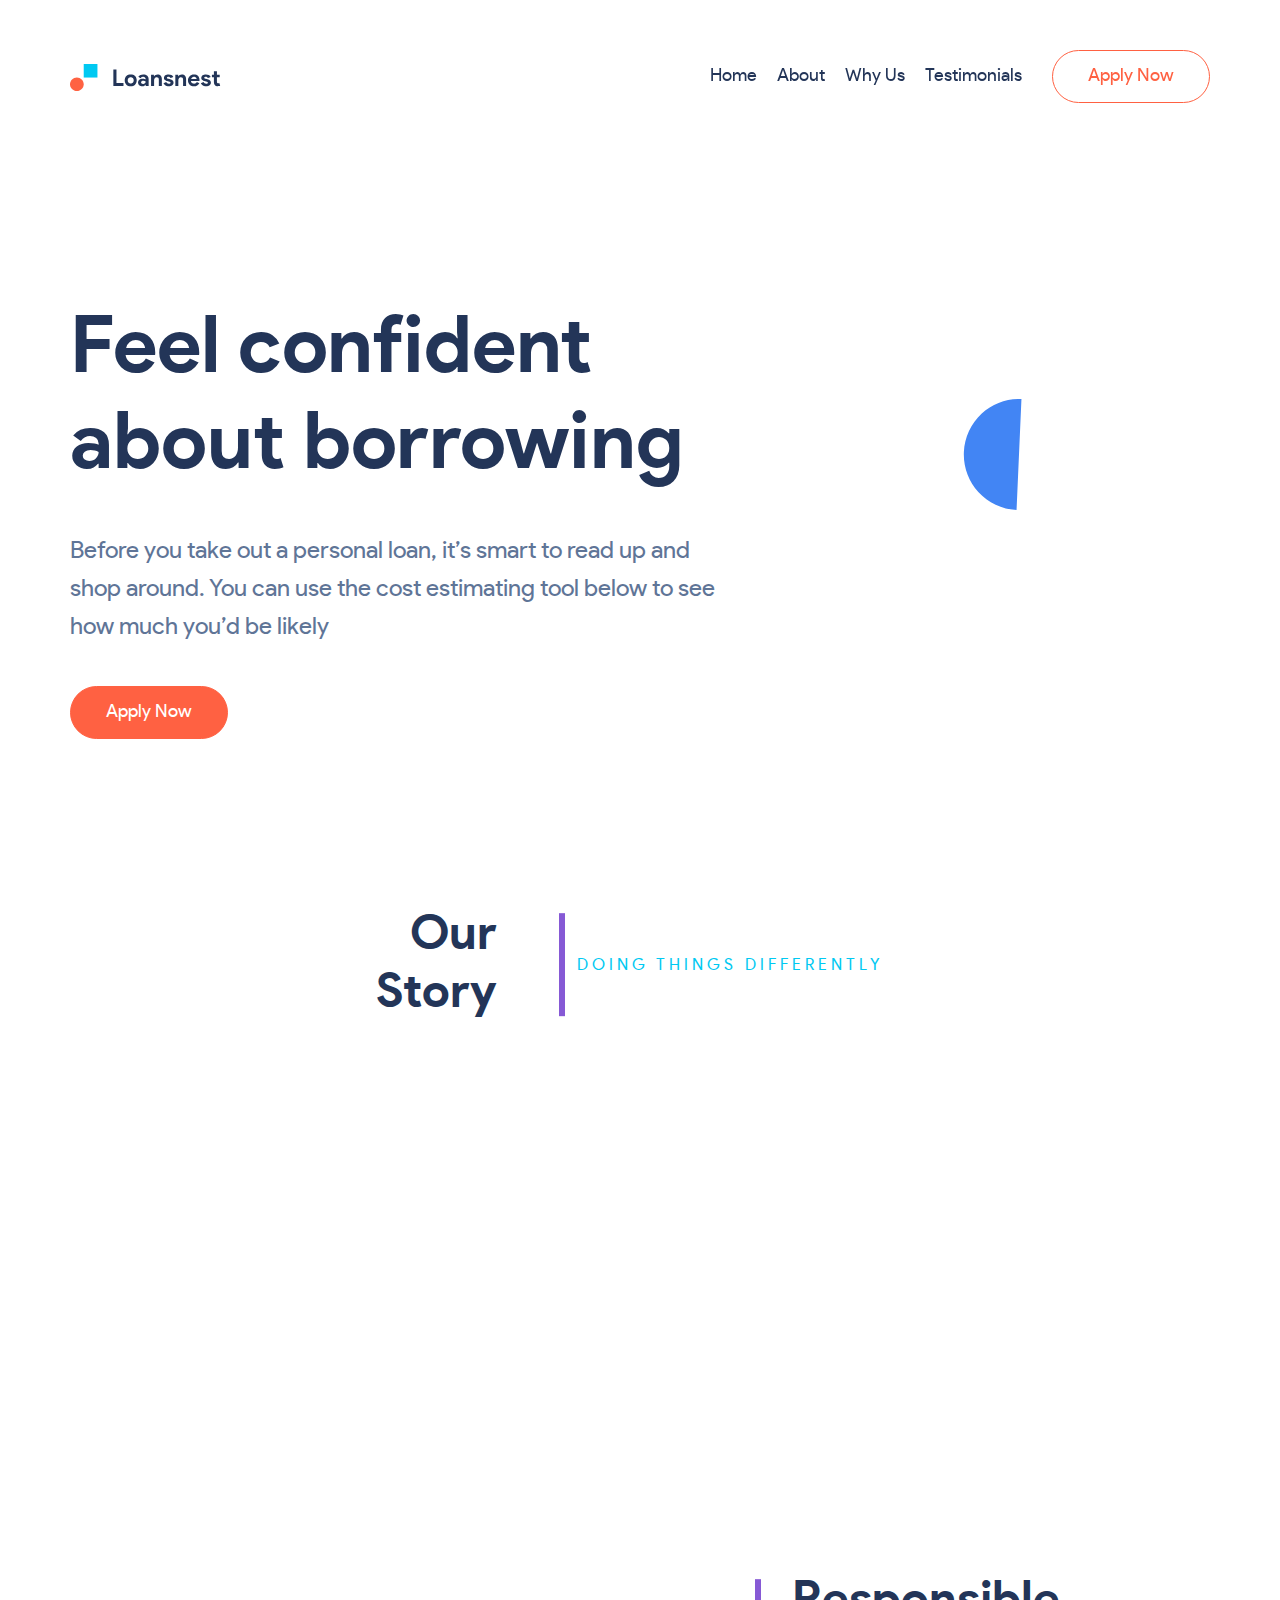
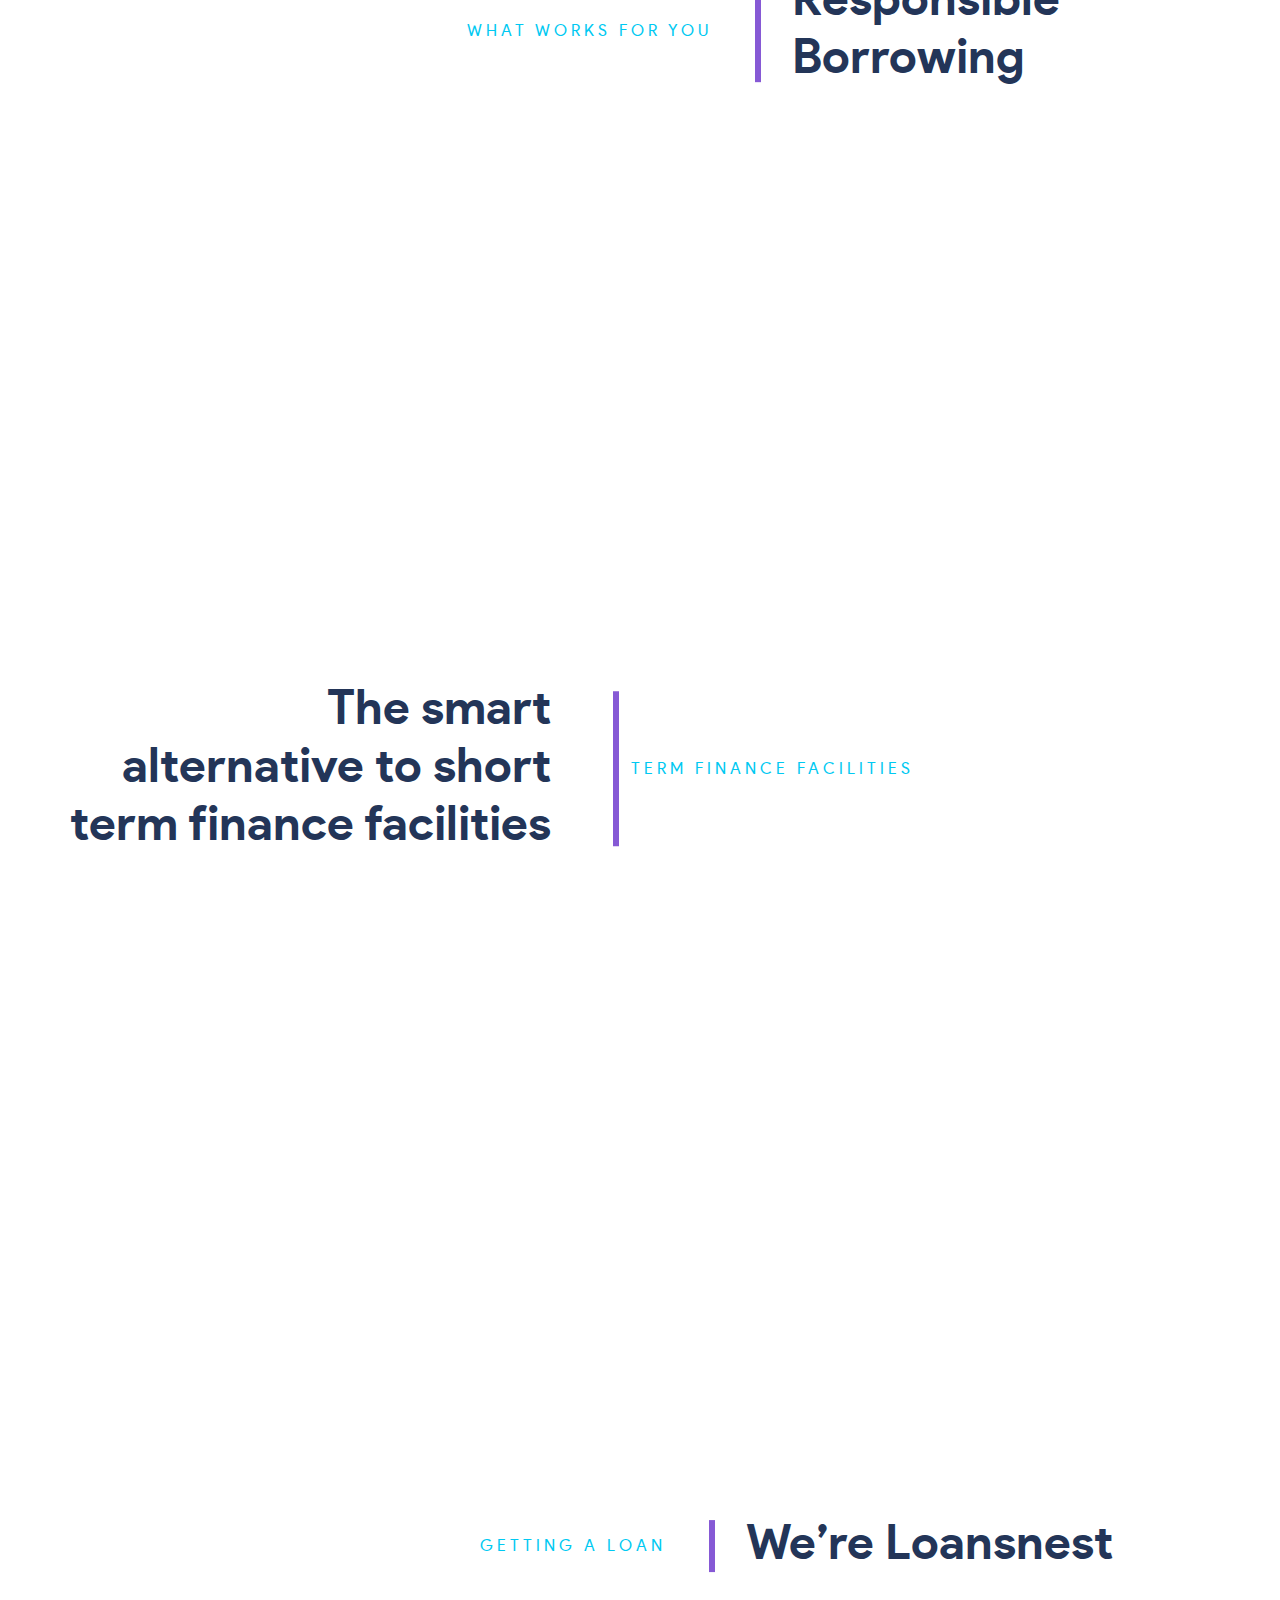
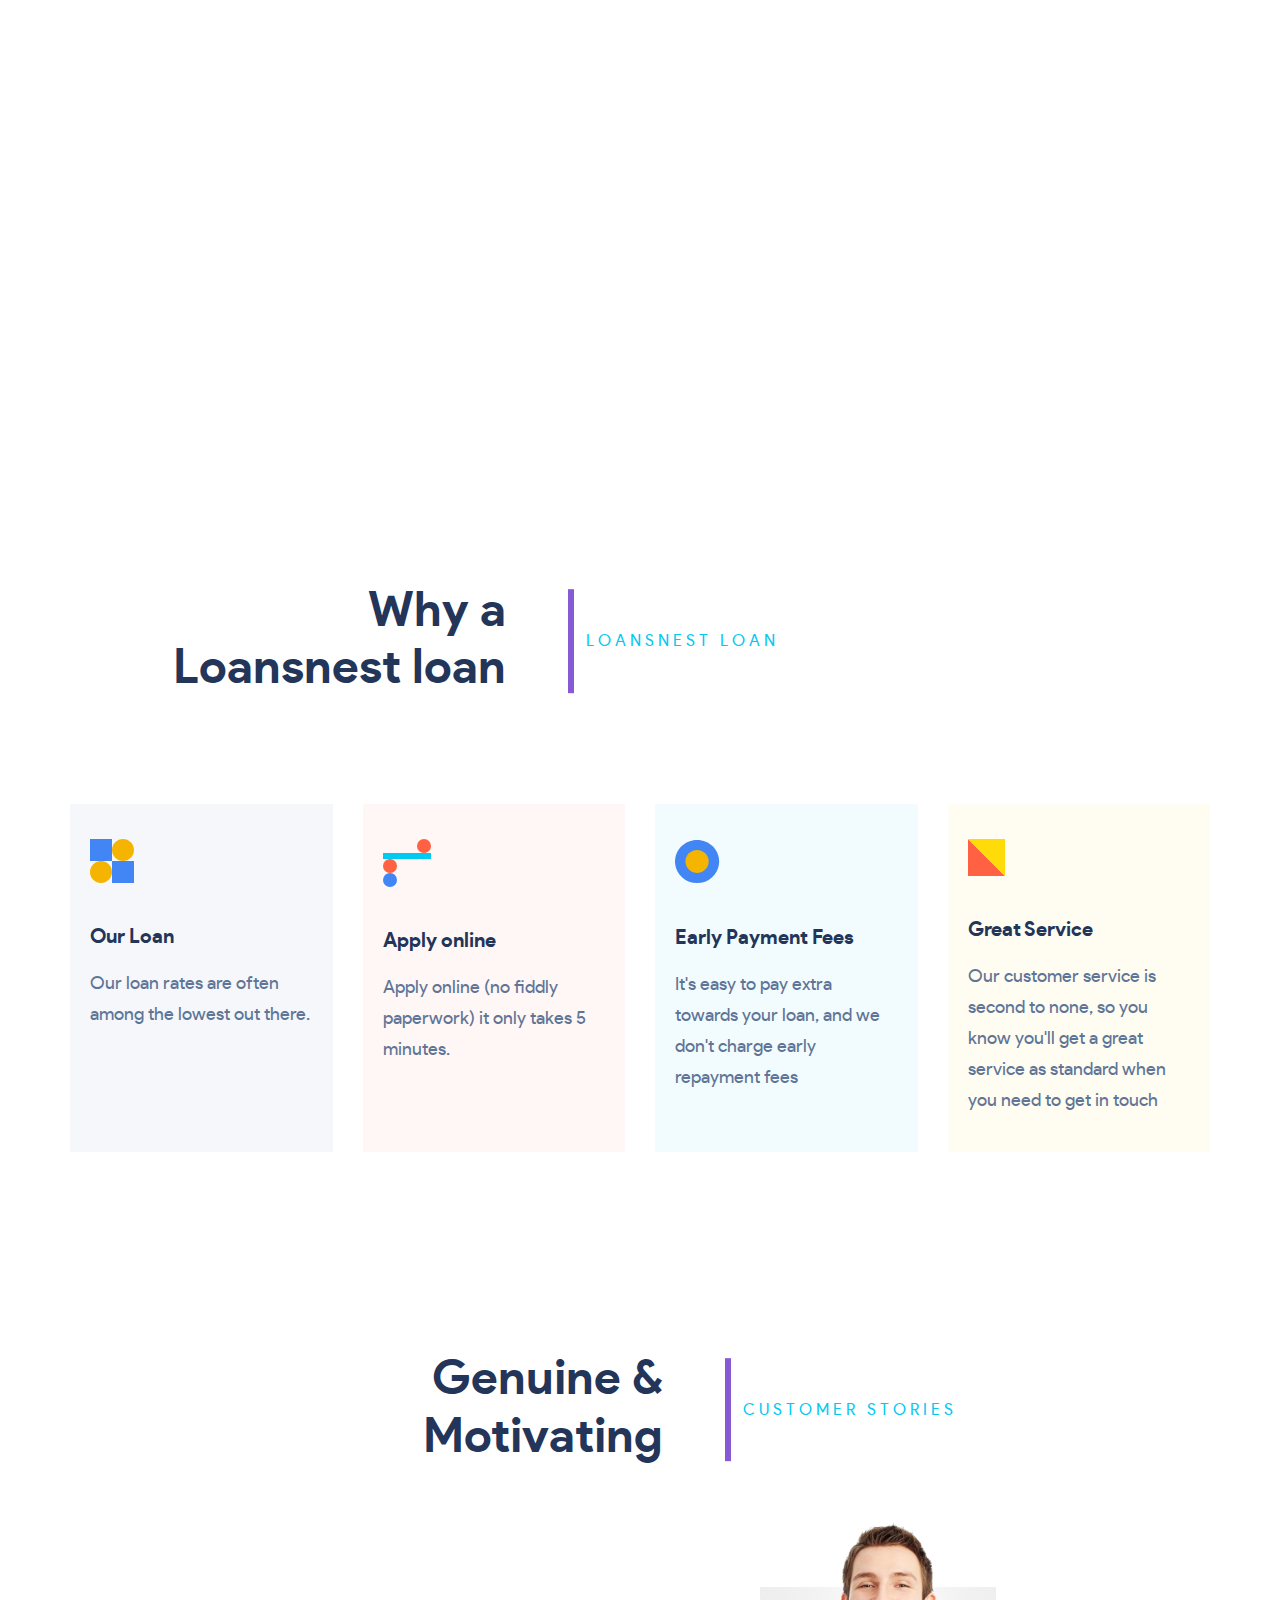
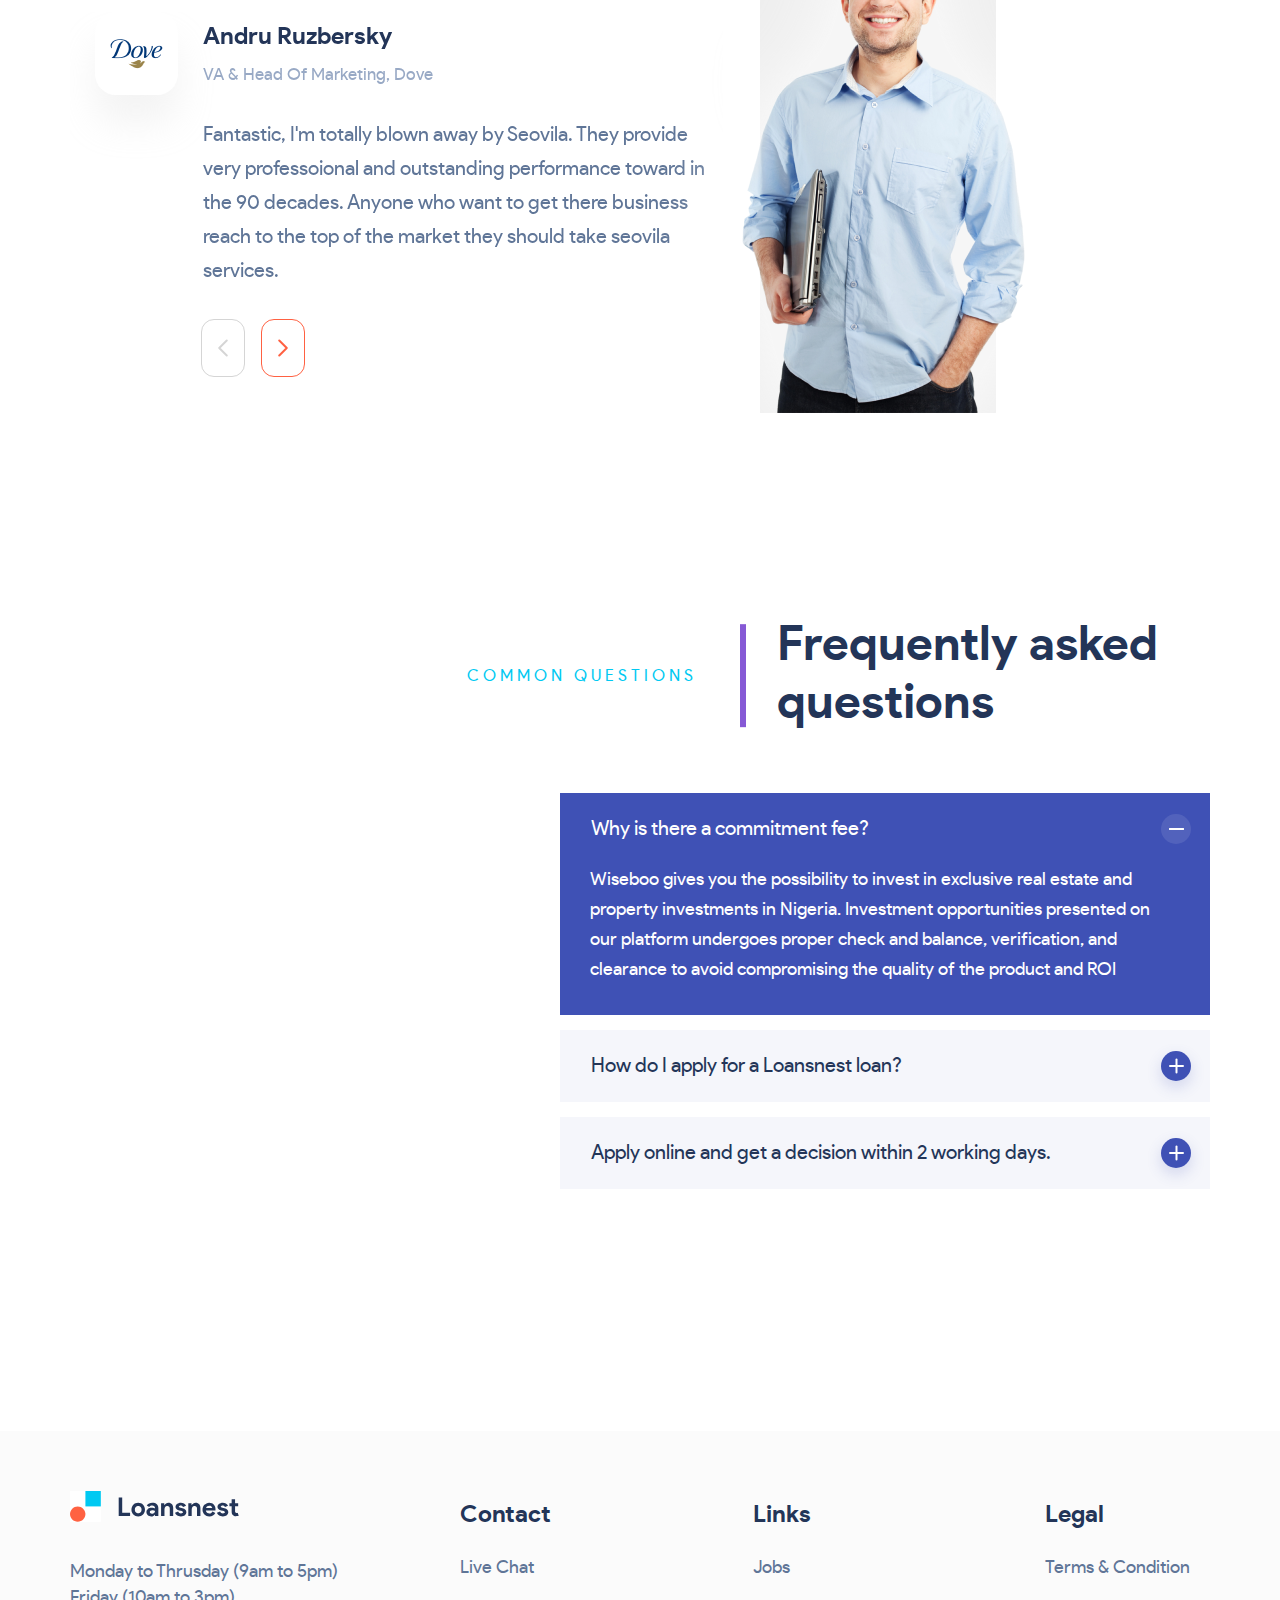
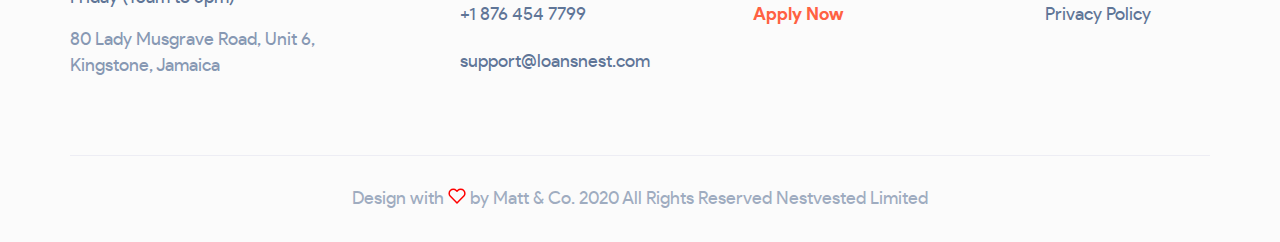
==== index.html @ 8b28a1d2 "initial commit" ====
<!DOCTYPE html>
<html lang="zxx">
  <head>
    <meta charset="utf-8" />
    <title>Loansnest | Feel confident about borrowing</title>

    <!-- mobile responsive meta -->
    <meta name="viewport" content="width=device-width, initial-scale=1" />
    <meta name="viewport" content="width=device-width, initial-scale=1, maximum-scale=1" />

    <!-- Critical CSS -->
    <link href="css/critical.css" rel="stylesheet" />

    <!--Favicon-->
    <link rel="shortcut icon" href="images/favicon.png" type="image/x-icon" />
    <link rel="icon" href="images/favicon.png" type="image/x-icon" />
  </head>

  <body>

 

<!-- Navbar Start -->
<nav class="main-nav navbar navbar-expand-lg">
  <div class="container">
    <!-- Logo -->
    <a class="navbar-brand" href="index.html">
      <img class="logo-main" src="images/logo.svg" alt="logo">
      <img class="logo-mobile" src="images/logo-mobile.svg" alt="logo">
    </a>
    <!-- Toogle Button -->
    <button class="navbar-toggler collapsed" type="button" data-toggle="collapse" data-target="#mainNav">
      <span class="icon-bar"></span>
      <span class="icon-bar"></span>
      <span class="icon-bar"></span>
    </button>
    <div class="collapse navbar-collapse nav-list" id="mainNav">
      <!-- Navigation Links -->
      <ul class="navbar-nav ml-auto">
        <li class="nav-item">
          <a class="nav-link scroll-to" href="#hero" >Home</a>
        </li>
        <li class="nav-item">
          <a class="nav-link scroll-to" href="#about">About</a>
        </li>
        <li class="nav-item">
          <a class="nav-link scroll-to" href="#why">Why Us</a>
        </li>
        <li class="nav-item">
          <a class="nav-link scroll-to" href="#testimonial">Testimonials</a>
        </li>
      </ul>
      <div class="account-list list-inline">
        <li class="list-inline-item">
          <a href="http://application.loansnest.com/personal/" class="btn btn-base-outline">Apply Now</a>
        </li>
      </div>
    </div>
  </div>
</nav>
<!-- Navbar End -->

<section class="hero" id="hero">
  <div class="container">
    <div class="row">
      <div class="col-lg-8 col-12 order-2 order-lg-1">
        <div class="hero-content">
          <h1>
            Feel confident about borrowing
          </h1>
          <p>
            Before you take out a personal loan, it’s smart to read up and shop around. You can use the cost estimating tool below to see how much you’d be likely 
          </p>
          <a href="http://application.loansnest.com/personal/" class="btn btn-base">Apply Now</a>
        </div>
      </div>
      <div class="col-lg-4 col-12 ml-auto order-1 order-lg-2">
        <div class="hero-illustration">
          <svg class="hide-mobile" viewBox="0 0 330 396" fill="none" xmlns="http://www.w3.org/2000/svg">
            <path class="right-half" d="M169 396c42.7 0 83.651-17.068 113.844-47.449C313.038 318.17 330 276.965 330 234s-16.962-84.17-47.156-114.551C252.651 89.068 211.7 72 169 72v324z" fill="#4285F4"/>
            <path class="square" fill="#00C9F2" d="M0 0h169v166H0z"/>
            <path class="circle" d="M12.662 239.059c0-40.35 32.628-73.059 72.88-73.059 40.251 0 72.879 32.709 72.879 73.059 0 40.351-32.628 73.059-72.88 73.059-40.251 0-72.88-32.708-72.88-73.059z" fill="#FF6142"/>
            <path class="bottom-half" d="M168.969 396a84.781 84.781 0 00-6.37-32.247 84.31 84.31 0 00-18.138-27.337 83.663 83.663 0 00-27.147-18.268 83.161 83.161 0 00-32.021-6.414 83.16 83.16 0 00-32.02 6.414 83.664 83.664 0 00-27.147 18.268 84.32 84.32 0 00-18.14 27.337A84.77 84.77 0 001.618 396H168.97z" fill="#FFDC09"/>
          </svg>
          <svg class="hide-desktop" width="181" height="182" viewBox="0 0 181 182" fill="none" xmlns="http://www.w3.org/2000/svg">
            <path class="right-half" d="M90.586 181.746c23.979 0 46.976-9.574 63.932-26.616C171.474 138.088 181 114.974 181 90.873c0-24.1-9.526-47.215-26.482-64.257S114.565 0 90.586 0v181.746z" fill="#4285F4"/>
            <path class="square" fill="#00C9F2" d="M13.022 0h77.564v76.187H13.022z"/>
            <path class="circle" d="M18.834 109.717c0-18.519 14.974-33.53 33.448-33.53s33.449 15.011 33.449 33.53c0 18.52-14.975 33.531-33.449 33.531-18.474 0-33.448-15.011-33.448-33.531z" fill="#FF6142"/>
            <path class="bottom-half" d="M90.572 181.746a38.91 38.91 0 00-2.924-14.8 38.689 38.689 0 00-8.325-12.546 38.366 38.366 0 00-12.458-8.384 38.162 38.162 0 00-29.393 0 38.369 38.369 0 00-12.459 8.384 38.69 38.69 0 00-8.325 12.546 38.905 38.905 0 00-2.923 14.8h76.807z" fill="#F4B400"/>
          </svg>
        </div>
      </div>
    </div>
  </div>
</section>

<section class="story" id="about">
  <div class="container">
    <div class="row">
      <div class="col-lg-11 col-12 ml-auto">
        <div class="section-title">
          <h2>
            Our <br>Story
          </h2>
          <p>
            DOING THINGS DIFFERENTLY
          </p>
        </div>
        <div class="story-wrapper">
          <div class="story-illustration">
            <svg viewBox="0 0 246 246" fill="none" xmlns="http://www.w3.org/2000/svg">
              <path class="square" fill="#4285F4" d="M0 245.352V122.407h122.945v122.945z"/>
              <g class="right-circle">
                <path fill-rule="evenodd" clip-rule="evenodd" d="M123 183.471c0-33.966 27.534-61.5 61.5-61.5s61.5 27.534 61.5 61.5c0 33.965-27.534 61.5-61.5 61.5s-61.5-27.535-61.5-61.5z" fill="#0F9D58"/>
                <path fill="#fff" d="M184.5 183.471v-61.5H246v61.5z"/>
              </g>
              <path class="top-circle" fill-rule="evenodd" clip-rule="evenodd" d="M1.05 61.302C1.05 27.453 28.49.013 62.34.013c33.848 0 61.288 27.44 61.288 61.289 0 33.849-27.44 61.289-61.289 61.289-33.848 0-61.288-27.44-61.288-61.289z" fill="#FF6142"/>
            </svg>
          </div>
          <div class="story-content">
            <p data-aos="fade-up" data-aos-duration="800" data-aos-delay="1000" data-aos-once="true">
              Our founders saw an opportunity to create a better ﬁnancial services experience, giving people access to simpler loans. It's efﬁcient and online which keeps our overheads low and allows us to pass on the rewards to our customers, so everyone wins. We're proud to do things differently by obsessing about tech, data, and delivering an exceptional customer experience.
            </p>
          </div>
        </div>
      </div>
    </div>
  </div>
</section>

<section class="hiw">
  <div class="container">
    <div class="row">
      <div class="col-lg-11">
        <div class="section-title right">
          <h2>
            Responsible<br>Borrowing
          </h2>
          <p>
            WHAT WORKS FOR YOU
          </p>
        </div>
        <div class="hiw-wrapper">
          <div class="hiw-content">
            <p data-aos="fade-up" data-aos-duration="800" data-aos-delay="1000" data-aos-once="true">
              Before you take out a personal loan, it’s smart to read up and shop
              around. Taking out a loan should be done with carefull consideration
            </p>
          </div>
          <div class="hiw-illustration">
            <svg width="160" height="272" viewBox="0 0 160 272" fill="none" xmlns="http://www.w3.org/2000/svg">
              <circle class="circle-one" cx="80" cy="80" r="80" fill="#4285F4"/>
              <circle class="circle-two" cx="80" cy="192" r="80" fill="#8659D5"/>
            </svg>
            <!-- <div class="circle-one"></div>
            <div class="circle-two"></div> -->
          </div>
        </div>
      </div>
    </div>
  </div>
</section>

<section class="tff">
  <div class="container">
    <div class="row">
      <div class="col-lg-12 col-12">
        <div class="section-title">
          <h2>
            The smart <br>
            alternative to short <br>
            term  finance facilities
          </h2>
          <p>
            TERM FINANCE FACILITIES
          </p>
        </div>
        <div class="tff-wrapper">
          <div class="tff-illustration">
            <svg width="242" height="425" viewBox="0 0 242 425" fill="none" xmlns="http://www.w3.org/2000/svg">
              <path class="bottom-half" d="M120.654 424.399c-32 0-62.688-12.607-85.315-35.047C12.712 366.912 0 336.477 0 304.742s12.712-62.17 35.339-84.61c22.627-22.44 53.316-35.047 85.315-35.047v239.314z" fill="#4285F4"/>
              <path class="top-half" d="M37.55 101a84.42 84.42 0 006.358 32.145 84.033 84.033 0 0018.104 27.251 83.484 83.484 0 0027.095 18.21 83.086 83.086 0 0063.92 0 83.487 83.487 0 0027.094-18.21 84.023 84.023 0 0018.105-27.251A84.402 84.402 0 00204.583 101H37.551z" fill="#FF6142"/>
              <circle class="circle" cx="121.214" cy="50.481" r="50.481" fill="#FFDC09"/>
            </svg>
          </div>
          <div class="tff-content">
            <p data-aos="fade-up" data-aos-duration="800" data-aos-delay="1000" data-aos-once="true">
              We give our customers a fair deal as standard and our products are built so that we win when you win. We listen to what you want and change with your needs
            </p>
            <ul data-aos="fade-up" data-aos-duration="800" data-aos-delay="1200" data-aos-once="true">
              <li>Secured</li>
              <li>Unsecured</li>
            </ul>
          </div>
        </div>
      </div>
    </div>
  </div>
</section>

<section class="company">
  <div class="container">
    <div class="row">
      <div class="col-lg-11 col-12">
        <div class="section-title right">
          <h2>
            We’re Loansnest
          </h2>
          <p>
            Getting a loan
          </p>
        </div>
        <div class="company-wrapper">
          <div class="company-content">
            <p data-aos="fade-up" data-aos-duration="800" data-aos-delay="1000" data-aos-once="true">
              Technology has the power to simplify our lives: that’s the principle on which we founded LoansNest. Getting a loan shouldn’t be a complicated or lengthy process in the digital age.  We've helped individuals take the stress out of money by building our business on simplicity, speed, honesty and transparency. 
            </p>
          </div>
          <div class="company-illustration">
            <svg width="219" height="312" viewBox="0 0 219 312" fill="none" xmlns="http://www.w3.org/2000/svg">
              <path class="left-circle" d="M105 104.43a106.272 106.272 0 00-40.181 7.882 105.105 105.105 0 00-34.065 22.445 103.474 103.474 0 00-22.761 33.592A102.295 102.295 0 000 207.974c0 13.598 2.715 27.062 7.993 39.624a103.474 103.474 0 0022.761 33.592 105.127 105.127 0 0034.065 22.447A106.27 106.27 0 00105 311.518V104.43z" fill="#FF6142"/>
              <path class="bottom-circle" d="M105 254.134a57.714 57.714 0 004.339 21.96 57.409 57.409 0 0012.356 18.617 57.012 57.012 0 0018.492 12.44 56.665 56.665 0 0043.626 0 57.012 57.012 0 0018.492-12.44 57.425 57.425 0 0012.356-18.617 57.714 57.714 0 004.339-21.96H105z" fill="#FFDC09"/>
              <path class="square" fill="#FFDC09" d="M219 104v65H105v-65z"/>
              <path class="top-circle" fill-rule="evenodd" clip-rule="evenodd" d="M105.009 104.502l.485-.001a102.628 102.628 0 0039.541-8.038 103.342 103.342 0 0033.479-22.683 104.306 104.306 0 0022.323-33.873A104.972 104.972 0 00208.601 0L105.22.272l-.485.001.274 104.229z" fill="#0F9D58"/>
              <ellipse class="ellipse" cx="164" cy="211.5" rx="43" ry="42.5" fill="#4285F4"/>
            </svg>
          </div>
        </div>
      </div>
    </div>
  </div>
</section>

<section class="feature" id="why">
  <div class="container">
    <div class="row">
      <div class="col-12">
        <div class="section-title">
          <h2>
            Why a <br>Loansnest loan
          </h2>
          <p>
            Loansnest Loan
          </p>
        </div>
      </div>
      <div class="col-lg-3 col-md-6 col-12">
        <div class="feature-item cl-1">
          <div class="icon">
            <svg width="44" height="44" viewBox="0 0 44 44" fill="none" xmlns="http://www.w3.org/2000/svg"><path fill-rule="evenodd" clip-rule="evenodd" d="M33 0c6.075 0 11 4.925 11 11s-4.925 11-11 11-11-4.925-11-11S26.925 0 33 0zM11 22c6.075 0 11 4.925 11 11s-4.925 11-11 11S0 39.075 0 33s4.925-11 11-11z" fill="#F4B400"/><path fill="#4285F4" d="M0 0h22v22H0zM22 22h22v22H22z"/></svg>
          </div>
          <h3>Our Loan</h3>
          <p>
            Our loan rates are often among the lowest out there. 
          </p>
        </div>
      </div>
      <div class="col-lg-3 col-md-6 col-12">
        <div class="feature-item cl-2">
          <div class="icon">
            <svg width="48" height="48" viewBox="0 0 48 48" fill="none" xmlns="http://www.w3.org/2000/svg"><path fill="#00C9F2" d="M0 20v-6h48v6z"/><circle cx="41" cy="7" r="7" fill="#FF6142"/><circle cx="7" cy="27" r="7" fill="#FF6142"/><circle cx="7" cy="41" r="7" fill="#4285F4"/></svg>
          </div>
          <h3>Apply online</h3>
          <p>
            Apply online (no ﬁddly paperwork) it only takes 5 minutes. 
          </p>
        </div>
      </div>
      <div class="col-lg-3 col-md-6 col-12">
        <div class="feature-item cl-3">
          <div class="icon">
            <svg width="45" height="45" viewBox="0 0 45 45" fill="none" xmlns="http://www.w3.org/2000/svg"><path fill-rule="evenodd" clip-rule="evenodd" d="M0 22.5C0 10.559 9.882.879 22.072.879s22.072 9.68 22.072 21.62c0 11.942-9.882 21.622-22.072 21.622S0 34.44 0 22.5z" fill="#4285F4"/><path fill-rule="evenodd" clip-rule="evenodd" d="M10.416 22.5c0-6.306 5.218-11.418 11.656-11.418 6.438 0 11.657 5.112 11.657 11.418 0 6.306-5.22 11.418-11.657 11.418-6.438 0-11.656-5.112-11.656-11.418z" fill="#F4B400"/></svg>
          </div>
          <h3>Early Payment  Fees </h3>
          <p>
            It's easy to pay extra towards your loan, and we don't charge early repayment fees  
          </p>
        </div>
      </div>
      <div class="col-lg-3 col-md-6 col-12">
        <div class="feature-item cl-4">
          <div class="icon">
            <svg width="37" height="37" viewBox="0 0 37 37" fill="none" xmlns="http://www.w3.org/2000/svg"><path d="M0 0l17.956 17.956L37 37H0V0z" fill="#FF6142"/><path d="M37 37L19.044 19.044 0 0h37v37z" fill="#FFDC09"/></svg>
          </div>
          <h3>Great Service</h3>
          <p>
            Our customer service is second to none, so you know you'll get a great service as standard when you need to get in touch 
          </p>
        </div>
      </div>
    </div>
  </div>
</section>

<section class="testimonial" id="testimonial">
  <div class="container">
    <div class="row">
      <div class="col-12">
        <div class="section-title">
          <h2>
            Genuine & <br>Motivating
          </h2>
          <p>
            CUSTOMER STORIES
          </p>
        </div>
      </div>
    </div>
    <div class="row">
      <div class="col-lg-7 col-12 order-2 order-lg-1">
        <div class="testimonial-slider">
          <div class="testimonial-slider-item">
            <div class="content">
              <div class="logo">
                <img src="images/testimonial-logo.png" alt="testimonial-logo">
              </div>
              <div class="text-content">
                <h3>Andru Ruzbersky</h3>
                <span>VA & Head Of Marketing, Dove</span>
                <p>
                  Fantastic, I'm totally blown away by Seovila. They provide very professoional and outstanding performance toward in the 90 decades. Anyone who want to get there business reach to the top of the market  they should take seovila services. 
                </p>
              </div>
            </div>
          </div>
          <div class="testimonial-slider-item">
            <div class="content">
              <div class="logo">
                <img src="images/testimonial-logo.png" alt="testimonial-logo">
              </div>
              <div class="text-content">
                <h3>Andru Ruzbersky</h3>
                <span>VA & Head Of Marketing, Dove</span>
                <p>
                  Fantastic, I'm totally blown away by Seovila. They provide very professoional and outstanding performance toward in the 90 decades. Anyone who want to get there business reach to the top of the market  they should take seovila services. 
                </p>
              </div>
            </div>
          </div>
        </div>
      </div>
      <div class="col-lg-5 col-12 order-1 order-lg-2">
        <div class="testimonial-image-wrapper">
          <div class="testimonial-image">
            <img src="images/testimonial-client.png" alt="testimonial-client">
          </div>
          <div class="testimonial-illustration">
            <svg width="147" height="401" viewBox="0 0 147 401" fill="none" xmlns="http://www.w3.org/2000/svg">
              <path class="square" fill="#8659D5" d="M0 254h147v147H0z"/>
              <g class="circle">
                <path fill-rule="evenodd" clip-rule="evenodd" d="M68 146c29.823 0 54 24.177 54 54s-24.177 54-54 54-54-24.177-54-54 24.177-54 54-54z" fill="#FFDC09"/>
                <path fill="#fff" d="M68 200h54v54H68z"/>
              </g>
              <path class="half-circle" fill-rule="evenodd" clip-rule="evenodd" d="M63 145.771c39.806 0 72.074-32.632 72.074-72.885C135.074 32.632 102.806 0 63.001 0H63v145.771z" fill="#FF6142"/>
            </svg>
          </div>
        </div>
      </div>
    </div>
  </div>
</section>

<section class="faq">
  <div class="container">
    <div class="row">
      <div class="col-lg-11 ml-auto">
        <div class="section-title right">
          <h2>
            Frequently asked <br>questions
          </h2>
          <p>
            COMMON QUESTIONS
          </p>
        </div>
        <div class="faq-wrapper">
          <div class="faq-illustration">
            <svg width="272" height="331" viewBox="0 0 272 331" fill="none" xmlns="http://www.w3.org/2000/svg">
              <path class="right-half" d="M200.508 196.46c18.946-.008 37.114-7.595 50.506-21.092 13.392-13.497 20.911-31.798 20.903-50.878-.008-19.08-7.542-37.375-20.945-50.86-13.403-13.487-31.578-21.058-50.525-21.05l.03 71.94.031 71.94z" fill="#00C9F2"/>
              <path class="right-bar" fill="#4285F4" d="M133.659 196.49h133.659v133.659H133.659z"/>
              <path class="left-half" d="M0 66.364c0 17.601 7.04 34.481 19.574 46.927 12.533 12.446 29.531 19.438 47.255 19.438 17.725 0 34.723-6.992 47.256-19.438 12.533-12.446 19.574-29.326 19.574-46.927H0z" fill="#FF6142"/>
              <path class="left-bar" fill="#FFDC09" d="M0 132.516h133.659v197.632H0z"/>
            </svg>
          </div>
          <div class="faq-accordion" id="faqAccordion">
            <div class="faq-accordion-item">
              <div class="header">
                <h5 class="mb-0">
                  <button class="btn btn-link" type="button" data-toggle="collapse" data-target="#collapseOne" aria-expanded="true">
                    Why is there a commitment fee?
                    <div class="circle"></div>
                  </button>
                </h5>
              </div>
          
              <div id="collapseOne" class="collapse show" data-parent="#faqAccordion">
                <div class="body">
                  Wiseboo gives you the possibility to invest in exclusive real estate and property investments in Nigeria. Investment opportunities presented on our platform undergoes proper check and balance, verification, and clearance to avoid compromising the quality of the product and ROI
                </div>
              </div>
            </div>
            <div class="faq-accordion-item">
              <div class="header">
                <h5 class="mb-0">
                  <button class="btn btn-link collapsed" type="button" data-toggle="collapse" data-target="#collapseTwo" aria-expanded="false">
                    How do I apply for a Loansnest loan?
                    <div class="circle"></div>
                  </button>
                </h5>
              </div>
              <div id="collapseTwo" class="collapse" data-parent="#faqAccordion">
                <div class="body">
                  Wiseboo gives you the possibility to invest in exclusive real estate and property investments in Nigeria. Investment opportunities presented on our platform undergoes proper check and balance, verification, and clearance to avoid compromising the quality of the product and ROI
                </div>
              </div>
            </div>
            <div class="faq-accordion-item">
              <div class="header" id="headingThree">
                <h5 class="mb-0">
                  <button class="btn btn-link collapsed" type="button" data-toggle="collapse" data-target="#collapseThree" aria-expanded="false">
                    Apply online and get a decision within 2 working days.
                    <div class="circle"></div>
                  </button>
                </h5>
              </div>
              <div id="collapseThree" class="collapse" data-parent="#faqAccordion">
                <div class="body">
                  Wiseboo gives you the possibility to invest in exclusive real estate and property investments in Nigeria. Investment opportunities presented on our platform undergoes proper check and balance, verification, and clearance to avoid compromising the quality of the product and ROI
                </div>
              </div>
            </div>
          </div>
        </div>
      </div>
    </div>
  </div>
</section>

<footer class="footer">
  <div class="container">
    <div class="row">
      <div class="col-lg-4 col-md-6">
        <div class="footer-content">
          <img src="images/logo.svg" alt="footer-logo">
          <p>
            Monday to Thrusday (9am to 5pm)
            <br>
            Friday (10am to 3pm)
          </p>
          <p>
            80 Lady Musgrave Road, Unit 6, 
            <br>
            Kingstone, Jamaica
          </p>
        </div>
      </div>
      <div class="col-lg-3 col-md-6">
        <div class="footer-widget">
          <h3>
            Contact
          </h3>
          <ul>
            <li><a href="#">Live Chat</a></li>
            <li><a href="tel:+1 876 454 7799">+1 876 454 7799</a></li>
            <li><a href="mailto:support@loansnest.com">support@loansnest.com</a></li>
          </ul>
        </div>
      </div>
      <div class="col-lg-2 col-md-6">
        <div class="footer-widget">
          <h3>
            Links
          </h3>
          <ul>
            <li><a href="#">Jobs</a></li>
            <li><a href="http://application.loansnest.com/personal/" class="featured">Apply Now</a></li>
          </ul>
        </div>
      </div>
      <div class="col-lg-2 col-md-6 ml-auto">
        <div class="footer-widget">
          <h3>
            Legal
          </h3>
          <ul>
            <li><a href="terms-condition.html">Terms & Condition</a></li>
            <li><a href="#">Privacy Policy</a></li>
          </ul>
        </div>
      </div>
      <div class="col-12">
        <div class="footer-bottom-bar">
          <p>
            Design with 
            <svg width="18" height="16" viewBox="0 0 18 16" fill="none" xmlns="http://www.w3.org/2000/svg">
              <path d="M15.63 2.45765C15.2469 2.0744 14.7921 1.77038 14.2915 1.56296C13.7909 1.35554 13.2544 1.24878 12.7125 1.24878C12.1706 1.24878 11.6341 1.35554 11.1335 1.56296C10.6329 1.77038 10.1781 2.0744 9.795 2.45765L9 3.25265L8.205 2.45765C7.43123 1.68388 6.38177 1.24918 5.2875 1.24918C4.19322 1.24918 3.14377 1.68388 2.37 2.45765C1.59623 3.23142 1.16153 4.28087 1.16153 5.37515C1.16153 6.46942 1.59623 7.51888 2.37 8.29265L3.165 9.08765L9 14.9226L14.835 9.08765L15.63 8.29265C16.0132 7.90958 16.3173 7.45476 16.5247 6.95416C16.7321 6.45357 16.8389 5.91701 16.8389 5.37515C16.8389 4.83328 16.7321 4.29673 16.5247 3.79613C16.3173 3.29554 16.0132 2.84072 15.63 2.45765V2.45765Z" stroke="#FF0000" stroke-width="1.5" stroke-linecap="round" stroke-linejoin="round"/>
            </svg>
            by Matt & Co.  2020 All Rights Reserved Nestvested Limited 
          </p>
        </div>
      </div>
    </div>
  </div>
</footer>

<!-- Non Critical CSS -->
<link href="css/non-critical.css" rel="stylesheet" />
<!-- Vendor JS -->
<script src="js/vendor-min.js"></script>
<!-- Main JS -->
<script src="js/script-min.js"></script>
</body>
</html>
---- css/non-critical.css ----
@charset "UTF-8";
/* Slider */
.slick-slider {
  position: relative;
  display: block;
  box-sizing: border-box;
  -webkit-user-select: none;
  -moz-user-select: none;
  -ms-user-select: none;
  user-select: none;
  -webkit-touch-callout: none;
  -khtml-user-select: none;
  touch-action: pan-y;
  -webkit-tap-highlight-color: transparent;
}

.slick-list {
  position: relative;
  display: block;
  overflow: hidden;
  margin: 0;
  padding: 0;
}

.slick-list:focus {
  outline: none;
}

.slick-list.dragging {
  cursor: pointer;
  cursor: hand;
}

.slick-slider .slick-track,
.slick-slider .slick-list {
  -webkit-transform: translate3d(0, 0, 0);
  transform: translate3d(0, 0, 0);
}

.slick-track {
  position: relative;
  top: 0;
  left: 0;
  display: block;
  margin-left: auto;
  margin-right: auto;
}

.slick-track:before,
.slick-track:after {
  display: table;
  content: '';
}

.slick-track:after {
  clear: both;
}

.slick-loading .slick-track {
  visibility: hidden;
}

.slick-slide {
  display: none;
  float: left;
  height: 100%;
  min-height: 1px;
}

[dir='rtl'] .slick-slide {
  float: right;
}

.slick-slide img {
  display: block;
}

.slick-slide.slick-loading img {
  display: none;
}

.slick-slide.dragging img {
  pointer-events: none;
}

.slick-initialized .slick-slide {
  display: block;
}

.slick-loading .slick-slide {
  visibility: hidden;
}

.slick-vertical .slick-slide {
  display: block;
  height: auto;
  border: 1px solid transparent;
}

.slick-arrow.slick-hidden {
  display: none;
}

/* Icons */
@font-face {
  font-family: 'slick';
  font-weight: normal;
  font-style: normal;
  src: url("../fonts/slick.eot");
  src: url("../fonts/slick.eot?#iefix") format("embedded-opentype"), url("../fonts/slick.woff") format("woff"), url("../fonts/slick.ttf") format("truetype"), url("../fonts/slick.svg#slick") format("svg");
  font-display: swap;
}

/* Arrows */
.slick-prev,
.slick-next {
  font-size: 0;
  line-height: 0;
  position: absolute;
  top: 50%;
  display: block;
  width: 20px;
  height: 20px;
  padding: 0;
  -webkit-transform: translate(0, -50%);
  transform: translate(0, -50%);
  cursor: pointer;
  color: transparent;
  border: none;
  outline: none;
  background: transparent;
}

.slick-prev:hover,
.slick-prev:focus,
.slick-next:hover,
.slick-next:focus {
  color: transparent;
  outline: none;
  background: transparent;
}

.slick-prev:hover:before,
.slick-prev:focus:before,
.slick-next:hover:before,
.slick-next:focus:before {
  opacity: 1;
}

.slick-prev.slick-disabled:before,
.slick-next.slick-disabled:before {
  opacity: .25;
}

.slick-prev:before,
.slick-next:before {
  font-family: 'slick';
  font-size: 20px;
  line-height: 1;
  opacity: .75;
  color: white;
  -webkit-font-smoothing: antialiased;
  -moz-osx-font-smoothing: grayscale;
}

.slick-prev {
  left: -25px;
}

[dir='rtl'] .slick-prev {
  right: -25px;
  left: auto;
}

.slick-prev:before {
  content: '←';
}

[dir='rtl'] .slick-prev:before {
  content: '→';
}

.slick-next {
  right: -25px;
}

[dir='rtl'] .slick-next {
  right: auto;
  left: -25px;
}

.slick-next:before {
  content: '→';
}

[dir='rtl'] .slick-next:before {
  content: '←';
}

/* Dots */
.slick-dotted.slick-slider {
  margin-bottom: 30px;
}

.slick-dots {
  position: absolute;
  bottom: -25px;
  display: block;
  width: 100%;
  padding: 0;
  margin: 0;
  list-style: none;
  text-align: center;
}

.slick-dots li {
  position: relative;
  display: inline-block;
  width: 20px;
  height: 20px;
  margin: 0 5px;
  padding: 0;
  cursor: pointer;
}

.slick-dots li button {
  font-size: 0;
  line-height: 0;
  display: block;
  width: 20px;
  height: 20px;
  padding: 5px;
  cursor: pointer;
  color: transparent;
  border: 0;
  outline: none;
  background: transparent;
}

.slick-dots li button:hover,
.slick-dots li button:focus {
  outline: none;
}

.slick-dots li button:hover:before,
.slick-dots li button:focus:before {
  opacity: 1;
}

.slick-dots li button:before {
  font-family: 'slick';
  font-size: 6px;
  line-height: 20px;
  position: absolute;
  top: 0;
  left: 0;
  width: 20px;
  height: 20px;
  content: '•';
  text-align: center;
  opacity: .25;
  color: black;
  -webkit-font-smoothing: antialiased;
  -moz-osx-font-smoothing: grayscale;
}

.slick-dots li.slick-active button:before {
  opacity: .75;
  color: black;
}

[data-aos][data-aos][data-aos-duration="50"], body[data-aos-duration="50"] [data-aos] {
  transition-duration: 50ms;
}

[data-aos][data-aos][data-aos-delay="50"], body[data-aos-delay="50"] [data-aos] {
  transition-delay: 0;
}

[data-aos][data-aos][data-aos-delay="50"].aos-animate, body[data-aos-delay="50"] [data-aos].aos-animate {
  transition-delay: 50ms;
}

[data-aos][data-aos][data-aos-duration="100"], body[data-aos-duration="100"] [data-aos] {
  transition-duration: .1s;
}

[data-aos][data-aos][data-aos-delay="100"], body[data-aos-delay="100"] [data-aos] {
  transition-delay: 0;
}

[data-aos][data-aos][data-aos-delay="100"].aos-animate, body[data-aos-delay="100"] [data-aos].aos-animate {
  transition-delay: .1s;
}

[data-aos][data-aos][data-aos-duration="150"], body[data-aos-duration="150"] [data-aos] {
  transition-duration: .15s;
}

[data-aos][data-aos][data-aos-delay="150"], body[data-aos-delay="150"] [data-aos] {
  transition-delay: 0;
}

[data-aos][data-aos][data-aos-delay="150"].aos-animate, body[data-aos-delay="150"] [data-aos].aos-animate {
  transition-delay: .15s;
}

[data-aos][data-aos][data-aos-duration="200"], body[data-aos-duration="200"] [data-aos] {
  transition-duration: .2s;
}

[data-aos][data-aos][data-aos-delay="200"], body[data-aos-delay="200"] [data-aos] {
  transition-delay: 0;
}

[data-aos][data-aos][data-aos-delay="200"].aos-animate, body[data-aos-delay="200"] [data-aos].aos-animate {
  transition-delay: .2s;
}

[data-aos][data-aos][data-aos-duration="250"], body[data-aos-duration="250"] [data-aos] {
  transition-duration: .25s;
}

[data-aos][data-aos][data-aos-delay="250"], body[data-aos-delay="250"] [data-aos] {
  transition-delay: 0;
}

[data-aos][data-aos][data-aos-delay="250"].aos-animate, body[data-aos-delay="250"] [data-aos].aos-animate {
  transition-delay: .25s;
}

[data-aos][data-aos][data-aos-duration="300"], body[data-aos-duration="300"] [data-aos] {
  transition-duration: .3s;
}

[data-aos][data-aos][data-aos-delay="300"], body[data-aos-delay="300"] [data-aos] {
  transition-delay: 0;
}

[data-aos][data-aos][data-aos-delay="300"].aos-animate, body[data-aos-delay="300"] [data-aos].aos-animate {
  transition-delay: .3s;
}

[data-aos][data-aos][data-aos-duration="350"], body[data-aos-duration="350"] [data-aos] {
  transition-duration: .35s;
}

[data-aos][data-aos][data-aos-delay="350"], body[data-aos-delay="350"] [data-aos] {
  transition-delay: 0;
}

[data-aos][data-aos][data-aos-delay="350"].aos-animate, body[data-aos-delay="350"] [data-aos].aos-animate {
  transition-delay: .35s;
}

[data-aos][data-aos][data-aos-duration="400"], body[data-aos-duration="400"] [data-aos] {
  transition-duration: .4s;
}

[data-aos][data-aos][data-aos-delay="400"], body[data-aos-delay="400"] [data-aos] {
  transition-delay: 0;
}

[data-aos][data-aos][data-aos-delay="400"].aos-animate, body[data-aos-delay="400"] [data-aos].aos-animate {
  transition-delay: .4s;
}

[data-aos][data-aos][data-aos-duration="450"], body[data-aos-duration="450"] [data-aos] {
  transition-duration: .45s;
}

[data-aos][data-aos][data-aos-delay="450"], body[data-aos-delay="450"] [data-aos] {
  transition-delay: 0;
}

[data-aos][data-aos][data-aos-delay="450"].aos-animate, body[data-aos-delay="450"] [data-aos].aos-animate {
  transition-delay: .45s;
}

[data-aos][data-aos][data-aos-duration="500"], body[data-aos-duration="500"] [data-aos] {
  transition-duration: .5s;
}

[data-aos][data-aos][data-aos-delay="500"], body[data-aos-delay="500"] [data-aos] {
  transition-delay: 0;
}

[data-aos][data-aos][data-aos-delay="500"].aos-animate, body[data-aos-delay="500"] [data-aos].aos-animate {
  transition-delay: .5s;
}

[data-aos][data-aos][data-aos-duration="550"], body[data-aos-duration="550"] [data-aos] {
  transition-duration: .55s;
}

[data-aos][data-aos][data-aos-delay="550"], body[data-aos-delay="550"] [data-aos] {
  transition-delay: 0;
}

[data-aos][data-aos][data-aos-delay="550"].aos-animate, body[data-aos-delay="550"] [data-aos].aos-animate {
  transition-delay: .55s;
}

[data-aos][data-aos][data-aos-duration="600"], body[data-aos-duration="600"] [data-aos] {
  transition-duration: .6s;
}

[data-aos][data-aos][data-aos-delay="600"], body[data-aos-delay="600"] [data-aos] {
  transition-delay: 0;
}

[data-aos][data-aos][data-aos-delay="600"].aos-animate, body[data-aos-delay="600"] [data-aos].aos-animate {
  transition-delay: .6s;
}

[data-aos][data-aos][data-aos-duration="650"], body[data-aos-duration="650"] [data-aos] {
  transition-duration: .65s;
}

[data-aos][data-aos][data-aos-delay="650"], body[data-aos-delay="650"] [data-aos] {
  transition-delay: 0;
}

[data-aos][data-aos][data-aos-delay="650"].aos-animate, body[data-aos-delay="650"] [data-aos].aos-animate {
  transition-delay: .65s;
}

[data-aos][data-aos][data-aos-duration="700"], body[data-aos-duration="700"] [data-aos] {
  transition-duration: .7s;
}

[data-aos][data-aos][data-aos-delay="700"], body[data-aos-delay="700"] [data-aos] {
  transition-delay: 0;
}

[data-aos][data-aos][data-aos-delay="700"].aos-animate, body[data-aos-delay="700"] [data-aos].aos-animate {
  transition-delay: .7s;
}

[data-aos][data-aos][data-aos-duration="750"], body[data-aos-duration="750"] [data-aos] {
  transition-duration: .75s;
}

[data-aos][data-aos][data-aos-delay="750"], body[data-aos-delay="750"] [data-aos] {
  transition-delay: 0;
}

[data-aos][data-aos][data-aos-delay="750"].aos-animate, body[data-aos-delay="750"] [data-aos].aos-animate {
  transition-delay: .75s;
}

[data-aos][data-aos][data-aos-duration="800"], body[data-aos-duration="800"] [data-aos] {
  transition-duration: .8s;
}

[data-aos][data-aos][data-aos-delay="800"], body[data-aos-delay="800"] [data-aos] {
  transition-delay: 0;
}

[data-aos][data-aos][data-aos-delay="800"].aos-animate, body[data-aos-delay="800"] [data-aos].aos-animate {
  transition-delay: .8s;
}

[data-aos][data-aos][data-aos-duration="850"], body[data-aos-duration="850"] [data-aos] {
  transition-duration: .85s;
}

[data-aos][data-aos][data-aos-delay="850"], body[data-aos-delay="850"] [data-aos] {
  transition-delay: 0;
}

[data-aos][data-aos][data-aos-delay="850"].aos-animate, body[data-aos-delay="850"] [data-aos].aos-animate {
  transition-delay: .85s;
}

[data-aos][data-aos][data-aos-duration="900"], body[data-aos-duration="900"] [data-aos] {
  transition-duration: .9s;
}

[data-aos][data-aos][data-aos-delay="900"], body[data-aos-delay="900"] [data-aos] {
  transition-delay: 0;
}

[data-aos][data-aos][data-aos-delay="900"].aos-animate, body[data-aos-delay="900"] [data-aos].aos-animate {
  transition-delay: .9s;
}

[data-aos][data-aos][data-aos-duration="950"], body[data-aos-duration="950"] [data-aos] {
  transition-duration: .95s;
}

[data-aos][data-aos][data-aos-delay="950"], body[data-aos-delay="950"] [data-aos] {
  transition-delay: 0;
}

[data-aos][data-aos][data-aos-delay="950"].aos-animate, body[data-aos-delay="950"] [data-aos].aos-animate {
  transition-delay: .95s;
}

[data-aos][data-aos][data-aos-duration="1000"], body[data-aos-duration="1000"] [data-aos] {
  transition-duration: 1s;
}

[data-aos][data-aos][data-aos-delay="1000"], body[data-aos-delay="1000"] [data-aos] {
  transition-delay: 0;
}

[data-aos][data-aos][data-aos-delay="1000"].aos-animate, body[data-aos-delay="1000"] [data-aos].aos-animate {
  transition-delay: 1s;
}

[data-aos][data-aos][data-aos-duration="1050"], body[data-aos-duration="1050"] [data-aos] {
  transition-duration: 1.05s;
}

[data-aos][data-aos][data-aos-delay="1050"], body[data-aos-delay="1050"] [data-aos] {
  transition-delay: 0;
}

[data-aos][data-aos][data-aos-delay="1050"].aos-animate, body[data-aos-delay="1050"] [data-aos].aos-animate {
  transition-delay: 1.05s;
}

[data-aos][data-aos][data-aos-duration="1100"], body[data-aos-duration="1100"] [data-aos] {
  transition-duration: 1.1s;
}

[data-aos][data-aos][data-aos-delay="1100"], body[data-aos-delay="1100"] [data-aos] {
  transition-delay: 0;
}

[data-aos][data-aos][data-aos-delay="1100"].aos-animate, body[data-aos-delay="1100"] [data-aos].aos-animate {
  transition-delay: 1.1s;
}

[data-aos][data-aos][data-aos-duration="1150"], body[data-aos-duration="1150"] [data-aos] {
  transition-duration: 1.15s;
}

[data-aos][data-aos][data-aos-delay="1150"], body[data-aos-delay="1150"] [data-aos] {
  transition-delay: 0;
}

[data-aos][data-aos][data-aos-delay="1150"].aos-animate, body[data-aos-delay="1150"] [data-aos].aos-animate {
  transition-delay: 1.15s;
}

[data-aos][data-aos][data-aos-duration="1200"], body[data-aos-duration="1200"] [data-aos] {
  transition-duration: 1.2s;
}

[data-aos][data-aos][data-aos-delay="1200"], body[data-aos-delay="1200"] [data-aos] {
  transition-delay: 0;
}

[data-aos][data-aos][data-aos-delay="1200"].aos-animate, body[data-aos-delay="1200"] [data-aos].aos-animate {
  transition-delay: 1.2s;
}

[data-aos][data-aos][data-aos-duration="1250"], body[data-aos-duration="1250"] [data-aos] {
  transition-duration: 1.25s;
}

[data-aos][data-aos][data-aos-delay="1250"], body[data-aos-delay="1250"] [data-aos] {
  transition-delay: 0;
}

[data-aos][data-aos][data-aos-delay="1250"].aos-animate, body[data-aos-delay="1250"] [data-aos].aos-animate {
  transition-delay: 1.25s;
}

[data-aos][data-aos][data-aos-duration="1300"], body[data-aos-duration="1300"] [data-aos] {
  transition-duration: 1.3s;
}

[data-aos][data-aos][data-aos-delay="1300"], body[data-aos-delay="1300"] [data-aos] {
  transition-delay: 0;
}

[data-aos][data-aos][data-aos-delay="1300"].aos-animate, body[data-aos-delay="1300"] [data-aos].aos-animate {
  transition-delay: 1.3s;
}

[data-aos][data-aos][data-aos-duration="1350"], body[data-aos-duration="1350"] [data-aos] {
  transition-duration: 1.35s;
}

[data-aos][data-aos][data-aos-delay="1350"], body[data-aos-delay="1350"] [data-aos] {
  transition-delay: 0;
}

[data-aos][data-aos][data-aos-delay="1350"].aos-animate, body[data-aos-delay="1350"] [data-aos].aos-animate {
  transition-delay: 1.35s;
}

[data-aos][data-aos][data-aos-duration="1400"], body[data-aos-duration="1400"] [data-aos] {
  transition-duration: 1.4s;
}

[data-aos][data-aos][data-aos-delay="1400"], body[data-aos-delay="1400"] [data-aos] {
  transition-delay: 0;
}

[data-aos][data-aos][data-aos-delay="1400"].aos-animate, body[data-aos-delay="1400"] [data-aos].aos-animate {
  transition-delay: 1.4s;
}

[data-aos][data-aos][data-aos-duration="1450"], body[data-aos-duration="1450"] [data-aos] {
  transition-duration: 1.45s;
}

[data-aos][data-aos][data-aos-delay="1450"], body[data-aos-delay="1450"] [data-aos] {
  transition-delay: 0;
}

[data-aos][data-aos][data-aos-delay="1450"].aos-animate, body[data-aos-delay="1450"] [data-aos].aos-animate {
  transition-delay: 1.45s;
}

[data-aos][data-aos][data-aos-duration="1500"], body[data-aos-duration="1500"] [data-aos] {
  transition-duration: 1.5s;
}

[data-aos][data-aos][data-aos-delay="1500"], body[data-aos-delay="1500"] [data-aos] {
  transition-delay: 0;
}

[data-aos][data-aos][data-aos-delay="1500"].aos-animate, body[data-aos-delay="1500"] [data-aos].aos-animate {
  transition-delay: 1.5s;
}

[data-aos][data-aos][data-aos-duration="1550"], body[data-aos-duration="1550"] [data-aos] {
  transition-duration: 1.55s;
}

[data-aos][data-aos][data-aos-delay="1550"], body[data-aos-delay="1550"] [data-aos] {
  transition-delay: 0;
}

[data-aos][data-aos][data-aos-delay="1550"].aos-animate, body[data-aos-delay="1550"] [data-aos].aos-animate {
  transition-delay: 1.55s;
}

[data-aos][data-aos][data-aos-duration="1600"], body[data-aos-duration="1600"] [data-aos] {
  transition-duration: 1.6s;
}

[data-aos][data-aos][data-aos-delay="1600"], body[data-aos-delay="1600"] [data-aos] {
  transition-delay: 0;
}

[data-aos][data-aos][data-aos-delay="1600"].aos-animate, body[data-aos-delay="1600"] [data-aos].aos-animate {
  transition-delay: 1.6s;
}

[data-aos][data-aos][data-aos-duration="1650"], body[data-aos-duration="1650"] [data-aos] {
  transition-duration: 1.65s;
}

[data-aos][data-aos][data-aos-delay="1650"], body[data-aos-delay="1650"] [data-aos] {
  transition-delay: 0;
}

[data-aos][data-aos][data-aos-delay="1650"].aos-animate, body[data-aos-delay="1650"] [data-aos].aos-animate {
  transition-delay: 1.65s;
}

[data-aos][data-aos][data-aos-duration="1700"], body[data-aos-duration="1700"] [data-aos] {
  transition-duration: 1.7s;
}

[data-aos][data-aos][data-aos-delay="1700"], body[data-aos-delay="1700"] [data-aos] {
  transition-delay: 0;
}

[data-aos][data-aos][data-aos-delay="1700"].aos-animate, body[data-aos-delay="1700"] [data-aos].aos-animate {
  transition-delay: 1.7s;
}

[data-aos][data-aos][data-aos-duration="1750"], body[data-aos-duration="1750"] [data-aos] {
  transition-duration: 1.75s;
}

[data-aos][data-aos][data-aos-delay="1750"], body[data-aos-delay="1750"] [data-aos] {
  transition-delay: 0;
}

[data-aos][data-aos][data-aos-delay="1750"].aos-animate, body[data-aos-delay="1750"] [data-aos].aos-animate {
  transition-delay: 1.75s;
}

[data-aos][data-aos][data-aos-duration="1800"], body[data-aos-duration="1800"] [data-aos] {
  transition-duration: 1.8s;
}

[data-aos][data-aos][data-aos-delay="1800"], body[data-aos-delay="1800"] [data-aos] {
  transition-delay: 0;
}

[data-aos][data-aos][data-aos-delay="1800"].aos-animate, body[data-aos-delay="1800"] [data-aos].aos-animate {
  transition-delay: 1.8s;
}

[data-aos][data-aos][data-aos-duration="1850"], body[data-aos-duration="1850"] [data-aos] {
  transition-duration: 1.85s;
}

[data-aos][data-aos][data-aos-delay="1850"], body[data-aos-delay="1850"] [data-aos] {
  transition-delay: 0;
}

[data-aos][data-aos][data-aos-delay="1850"].aos-animate, body[data-aos-delay="1850"] [data-aos].aos-animate {
  transition-delay: 1.85s;
}

[data-aos][data-aos][data-aos-duration="1900"], body[data-aos-duration="1900"] [data-aos] {
  transition-duration: 1.9s;
}

[data-aos][data-aos][data-aos-delay="1900"], body[data-aos-delay="1900"] [data-aos] {
  transition-delay: 0;
}

[data-aos][data-aos][data-aos-delay="1900"].aos-animate, body[data-aos-delay="1900"] [data-aos].aos-animate {
  transition-delay: 1.9s;
}

[data-aos][data-aos][data-aos-duration="1950"], body[data-aos-duration="1950"] [data-aos] {
  transition-duration: 1.95s;
}

[data-aos][data-aos][data-aos-delay="1950"], body[data-aos-delay="1950"] [data-aos] {
  transition-delay: 0;
}

[data-aos][data-aos][data-aos-delay="1950"].aos-animate, body[data-aos-delay="1950"] [data-aos].aos-animate {
  transition-delay: 1.95s;
}

[data-aos][data-aos][data-aos-duration="2000"], body[data-aos-duration="2000"] [data-aos] {
  transition-duration: 2s;
}

[data-aos][data-aos][data-aos-delay="2000"], body[data-aos-delay="2000"] [data-aos] {
  transition-delay: 0;
}

[data-aos][data-aos][data-aos-delay="2000"].aos-animate, body[data-aos-delay="2000"] [data-aos].aos-animate {
  transition-delay: 2s;
}

[data-aos][data-aos][data-aos-duration="2050"], body[data-aos-duration="2050"] [data-aos] {
  transition-duration: 2.05s;
}

[data-aos][data-aos][data-aos-delay="2050"], body[data-aos-delay="2050"] [data-aos] {
  transition-delay: 0;
}

[data-aos][data-aos][data-aos-delay="2050"].aos-animate, body[data-aos-delay="2050"] [data-aos].aos-animate {
  transition-delay: 2.05s;
}

[data-aos][data-aos][data-aos-duration="2100"], body[data-aos-duration="2100"] [data-aos] {
  transition-duration: 2.1s;
}

[data-aos][data-aos][data-aos-delay="2100"], body[data-aos-delay="2100"] [data-aos] {
  transition-delay: 0;
}

[data-aos][data-aos][data-aos-delay="2100"].aos-animate, body[data-aos-delay="2100"] [data-aos].aos-animate {
  transition-delay: 2.1s;
}

[data-aos][data-aos][data-aos-duration="2150"], body[data-aos-duration="2150"] [data-aos] {
  transition-duration: 2.15s;
}

[data-aos][data-aos][data-aos-delay="2150"], body[data-aos-delay="2150"] [data-aos] {
  transition-delay: 0;
}

[data-aos][data-aos][data-aos-delay="2150"].aos-animate, body[data-aos-delay="2150"] [data-aos].aos-animate {
  transition-delay: 2.15s;
}

[data-aos][data-aos][data-aos-duration="2200"], body[data-aos-duration="2200"] [data-aos] {
  transition-duration: 2.2s;
}

[data-aos][data-aos][data-aos-delay="2200"], body[data-aos-delay="2200"] [data-aos] {
  transition-delay: 0;
}

[data-aos][data-aos][data-aos-delay="2200"].aos-animate, body[data-aos-delay="2200"] [data-aos].aos-animate {
  transition-delay: 2.2s;
}

[data-aos][data-aos][data-aos-duration="2250"], body[data-aos-duration="2250"] [data-aos] {
  transition-duration: 2.25s;
}

[data-aos][data-aos][data-aos-delay="2250"], body[data-aos-delay="2250"] [data-aos] {
  transition-delay: 0;
}

[data-aos][data-aos][data-aos-delay="2250"].aos-animate, body[data-aos-delay="2250"] [data-aos].aos-animate {
  transition-delay: 2.25s;
}

[data-aos][data-aos][data-aos-duration="2300"], body[data-aos-duration="2300"] [data-aos] {
  transition-duration: 2.3s;
}

[data-aos][data-aos][data-aos-delay="2300"], body[data-aos-delay="2300"] [data-aos] {
  transition-delay: 0;
}

[data-aos][data-aos][data-aos-delay="2300"].aos-animate, body[data-aos-delay="2300"] [data-aos].aos-animate {
  transition-delay: 2.3s;
}

[data-aos][data-aos][data-aos-duration="2350"], body[data-aos-duration="2350"] [data-aos] {
  transition-duration: 2.35s;
}

[data-aos][data-aos][data-aos-delay="2350"], body[data-aos-delay="2350"] [data-aos] {
  transition-delay: 0;
}

[data-aos][data-aos][data-aos-delay="2350"].aos-animate, body[data-aos-delay="2350"] [data-aos].aos-animate {
  transition-delay: 2.35s;
}

[data-aos][data-aos][data-aos-duration="2400"], body[data-aos-duration="2400"] [data-aos] {
  transition-duration: 2.4s;
}

[data-aos][data-aos][data-aos-delay="2400"], body[data-aos-delay="2400"] [data-aos] {
  transition-delay: 0;
}

[data-aos][data-aos][data-aos-delay="2400"].aos-animate, body[data-aos-delay="2400"] [data-aos].aos-animate {
  transition-delay: 2.4s;
}

[data-aos][data-aos][data-aos-duration="2450"], body[data-aos-duration="2450"] [data-aos] {
  transition-duration: 2.45s;
}

[data-aos][data-aos][data-aos-delay="2450"], body[data-aos-delay="2450"] [data-aos] {
  transition-delay: 0;
}

[data-aos][data-aos][data-aos-delay="2450"].aos-animate, body[data-aos-delay="2450"] [data-aos].aos-animate {
  transition-delay: 2.45s;
}

[data-aos][data-aos][data-aos-duration="2500"], body[data-aos-duration="2500"] [data-aos] {
  transition-duration: 2.5s;
}

[data-aos][data-aos][data-aos-delay="2500"], body[data-aos-delay="2500"] [data-aos] {
  transition-delay: 0;
}

[data-aos][data-aos][data-aos-delay="2500"].aos-animate, body[data-aos-delay="2500"] [data-aos].aos-animate {
  transition-delay: 2.5s;
}

[data-aos][data-aos][data-aos-duration="2550"], body[data-aos-duration="2550"] [data-aos] {
  transition-duration: 2.55s;
}

[data-aos][data-aos][data-aos-delay="2550"], body[data-aos-delay="2550"] [data-aos] {
  transition-delay: 0;
}

[data-aos][data-aos][data-aos-delay="2550"].aos-animate, body[data-aos-delay="2550"] [data-aos].aos-animate {
  transition-delay: 2.55s;
}

[data-aos][data-aos][data-aos-duration="2600"], body[data-aos-duration="2600"] [data-aos] {
  transition-duration: 2.6s;
}

[data-aos][data-aos][data-aos-delay="2600"], body[data-aos-delay="2600"] [data-aos] {
  transition-delay: 0;
}

[data-aos][data-aos][data-aos-delay="2600"].aos-animate, body[data-aos-delay="2600"] [data-aos].aos-animate {
  transition-delay: 2.6s;
}

[data-aos][data-aos][data-aos-duration="2650"], body[data-aos-duration="2650"] [data-aos] {
  transition-duration: 2.65s;
}

[data-aos][data-aos][data-aos-delay="2650"], body[data-aos-delay="2650"] [data-aos] {
  transition-delay: 0;
}

[data-aos][data-aos][data-aos-delay="2650"].aos-animate, body[data-aos-delay="2650"] [data-aos].aos-animate {
  transition-delay: 2.65s;
}

[data-aos][data-aos][data-aos-duration="2700"], body[data-aos-duration="2700"] [data-aos] {
  transition-duration: 2.7s;
}

[data-aos][data-aos][data-aos-delay="2700"], body[data-aos-delay="2700"] [data-aos] {
  transition-delay: 0;
}

[data-aos][data-aos][data-aos-delay="2700"].aos-animate, body[data-aos-delay="2700"] [data-aos].aos-animate {
  transition-delay: 2.7s;
}

[data-aos][data-aos][data-aos-duration="2750"], body[data-aos-duration="2750"] [data-aos] {
  transition-duration: 2.75s;
}

[data-aos][data-aos][data-aos-delay="2750"], body[data-aos-delay="2750"] [data-aos] {
  transition-delay: 0;
}

[data-aos][data-aos][data-aos-delay="2750"].aos-animate, body[data-aos-delay="2750"] [data-aos].aos-animate {
  transition-delay: 2.75s;
}

[data-aos][data-aos][data-aos-duration="2800"], body[data-aos-duration="2800"] [data-aos] {
  transition-duration: 2.8s;
}

[data-aos][data-aos][data-aos-delay="2800"], body[data-aos-delay="2800"] [data-aos] {
  transition-delay: 0;
}

[data-aos][data-aos][data-aos-delay="2800"].aos-animate, body[data-aos-delay="2800"] [data-aos].aos-animate {
  transition-delay: 2.8s;
}

[data-aos][data-aos][data-aos-duration="2850"], body[data-aos-duration="2850"] [data-aos] {
  transition-duration: 2.85s;
}

[data-aos][data-aos][data-aos-delay="2850"], body[data-aos-delay="2850"] [data-aos] {
  transition-delay: 0;
}

[data-aos][data-aos][data-aos-delay="2850"].aos-animate, body[data-aos-delay="2850"] [data-aos].aos-animate {
  transition-delay: 2.85s;
}

[data-aos][data-aos][data-aos-duration="2900"], body[data-aos-duration="2900"] [data-aos] {
  transition-duration: 2.9s;
}

[data-aos][data-aos][data-aos-delay="2900"], body[data-aos-delay="2900"] [data-aos] {
  transition-delay: 0;
}

[data-aos][data-aos][data-aos-delay="2900"].aos-animate, body[data-aos-delay="2900"] [data-aos].aos-animate {
  transition-delay: 2.9s;
}

[data-aos][data-aos][data-aos-duration="2950"], body[data-aos-duration="2950"] [data-aos] {
  transition-duration: 2.95s;
}

[data-aos][data-aos][data-aos-delay="2950"], body[data-aos-delay="2950"] [data-aos] {
  transition-delay: 0;
}

[data-aos][data-aos][data-aos-delay="2950"].aos-animate, body[data-aos-delay="2950"] [data-aos].aos-animate {
  transition-delay: 2.95s;
}

[data-aos][data-aos][data-aos-duration="3000"], body[data-aos-duration="3000"] [data-aos] {
  transition-duration: 3s;
}

[data-aos][data-aos][data-aos-delay="3000"], body[data-aos-delay="3000"] [data-aos] {
  transition-delay: 0;
}

[data-aos][data-aos][data-aos-delay="3000"].aos-animate, body[data-aos-delay="3000"] [data-aos].aos-animate {
  transition-delay: 3s;
}

[data-aos][data-aos][data-aos-easing=linear], body[data-aos-easing=linear] [data-aos] {
  transition-timing-function: cubic-bezier(0.25, 0.25, 0.75, 0.75);
}

[data-aos][data-aos][data-aos-easing=ease], body[data-aos-easing=ease] [data-aos] {
  transition-timing-function: ease;
}

[data-aos][data-aos][data-aos-easing=ease-in], body[data-aos-easing=ease-in] [data-aos] {
  transition-timing-function: ease-in;
}

[data-aos][data-aos][data-aos-easing=ease-out], body[data-aos-easing=ease-out] [data-aos] {
  transition-timing-function: ease-out;
}

[data-aos][data-aos][data-aos-easing=ease-in-out], body[data-aos-easing=ease-in-out] [data-aos] {
  transition-timing-function: ease-in-out;
}

[data-aos][data-aos][data-aos-easing=ease-in-back], body[data-aos-easing=ease-in-back] [data-aos] {
  transition-timing-function: cubic-bezier(0.6, -0.28, 0.735, 0.045);
}

[data-aos][data-aos][data-aos-easing=ease-out-back], body[data-aos-easing=ease-out-back] [data-aos] {
  transition-timing-function: cubic-bezier(0.175, 0.885, 0.32, 1.275);
}

[data-aos][data-aos][data-aos-easing=ease-in-out-back], body[data-aos-easing=ease-in-out-back] [data-aos] {
  transition-timing-function: cubic-bezier(0.68, -0.55, 0.265, 1.55);
}

[data-aos][data-aos][data-aos-easing=ease-in-sine], body[data-aos-easing=ease-in-sine] [data-aos] {
  transition-timing-function: cubic-bezier(0.47, 0, 0.745, 0.715);
}

[data-aos][data-aos][data-aos-easing=ease-out-sine], body[data-aos-easing=ease-out-sine] [data-aos] {
  transition-timing-function: cubic-bezier(0.39, 0.575, 0.565, 1);
}

[data-aos][data-aos][data-aos-easing=ease-in-out-sine], body[data-aos-easing=ease-in-out-sine] [data-aos] {
  transition-timing-function: cubic-bezier(0.445, 0.05, 0.55, 0.95);
}

[data-aos][data-aos][data-aos-easing=ease-in-quad], body[data-aos-easing=ease-in-quad] [data-aos] {
  transition-timing-function: cubic-bezier(0.55, 0.085, 0.68, 0.53);
}

[data-aos][data-aos][data-aos-easing=ease-out-quad], body[data-aos-easing=ease-out-quad] [data-aos] {
  transition-timing-function: cubic-bezier(0.25, 0.46, 0.45, 0.94);
}

[data-aos][data-aos][data-aos-easing=ease-in-out-quad], body[data-aos-easing=ease-in-out-quad] [data-aos] {
  transition-timing-function: cubic-bezier(0.455, 0.03, 0.515, 0.955);
}

[data-aos][data-aos][data-aos-easing=ease-in-cubic], body[data-aos-easing=ease-in-cubic] [data-aos] {
  transition-timing-function: cubic-bezier(0.55, 0.085, 0.68, 0.53);
}

[data-aos][data-aos][data-aos-easing=ease-out-cubic], body[data-aos-easing=ease-out-cubic] [data-aos] {
  transition-timing-function: cubic-bezier(0.25, 0.46, 0.45, 0.94);
}

[data-aos][data-aos][data-aos-easing=ease-in-out-cubic], body[data-aos-easing=ease-in-out-cubic] [data-aos] {
  transition-timing-function: cubic-bezier(0.455, 0.03, 0.515, 0.955);
}

[data-aos][data-aos][data-aos-easing=ease-in-quart], body[data-aos-easing=ease-in-quart] [data-aos] {
  transition-timing-function: cubic-bezier(0.55, 0.085, 0.68, 0.53);
}

[data-aos][data-aos][data-aos-easing=ease-out-quart], body[data-aos-easing=ease-out-quart] [data-aos] {
  transition-timing-function: cubic-bezier(0.25, 0.46, 0.45, 0.94);
}

[data-aos][data-aos][data-aos-easing=ease-in-out-quart], body[data-aos-easing=ease-in-out-quart] [data-aos] {
  transition-timing-function: cubic-bezier(0.455, 0.03, 0.515, 0.955);
}

[data-aos^=fade][data-aos^=fade] {
  opacity: 0;
  transition-property: opacity,-webkit-transform;
  transition-property: opacity,transform;
  transition-property: opacity,transform,-webkit-transform;
}

[data-aos^=fade][data-aos^=fade].aos-animate {
  opacity: 1;
  -webkit-transform: translateZ(0);
          transform: translateZ(0);
}

[data-aos=fade-up] {
  -webkit-transform: translate3d(0, 100px, 0);
          transform: translate3d(0, 100px, 0);
}

[data-aos=fade-down] {
  -webkit-transform: translate3d(0, -100px, 0);
          transform: translate3d(0, -100px, 0);
}

[data-aos=fade-right] {
  -webkit-transform: translate3d(-100px, 0, 0);
          transform: translate3d(-100px, 0, 0);
}

[data-aos=fade-left] {
  -webkit-transform: translate3d(100px, 0, 0);
          transform: translate3d(100px, 0, 0);
}

[data-aos=fade-up-right] {
  -webkit-transform: translate3d(-100px, 100px, 0);
          transform: translate3d(-100px, 100px, 0);
}

[data-aos=fade-up-left] {
  -webkit-transform: translate3d(100px, 100px, 0);
          transform: translate3d(100px, 100px, 0);
}

[data-aos=fade-down-right] {
  -webkit-transform: translate3d(-100px, -100px, 0);
          transform: translate3d(-100px, -100px, 0);
}

[data-aos=fade-down-left] {
  -webkit-transform: translate3d(100px, -100px, 0);
          transform: translate3d(100px, -100px, 0);
}

[data-aos^=zoom][data-aos^=zoom] {
  opacity: 0;
  transition-property: opacity,-webkit-transform;
  transition-property: opacity,transform;
  transition-property: opacity,transform,-webkit-transform;
}

[data-aos^=zoom][data-aos^=zoom].aos-animate {
  opacity: 1;
  -webkit-transform: translateZ(0) scale(1);
          transform: translateZ(0) scale(1);
}

[data-aos=zoom-in] {
  -webkit-transform: scale(0.6);
          transform: scale(0.6);
}

[data-aos=zoom-in-up] {
  -webkit-transform: translate3d(0, 100px, 0) scale(0.6);
          transform: translate3d(0, 100px, 0) scale(0.6);
}

[data-aos=zoom-in-down] {
  -webkit-transform: translate3d(0, -100px, 0) scale(0.6);
          transform: translate3d(0, -100px, 0) scale(0.6);
}

[data-aos=zoom-in-right] {
  -webkit-transform: translate3d(-100px, 0, 0) scale(0.6);
          transform: translate3d(-100px, 0, 0) scale(0.6);
}

[data-aos=zoom-in-left] {
  -webkit-transform: translate3d(100px, 0, 0) scale(0.6);
          transform: translate3d(100px, 0, 0) scale(0.6);
}

[data-aos=zoom-out] {
  -webkit-transform: scale(1.2);
          transform: scale(1.2);
}

[data-aos=zoom-out-up] {
  -webkit-transform: translate3d(0, 100px, 0) scale(1.2);
          transform: translate3d(0, 100px, 0) scale(1.2);
}

[data-aos=zoom-out-down] {
  -webkit-transform: translate3d(0, -100px, 0) scale(1.2);
          transform: translate3d(0, -100px, 0) scale(1.2);
}

[data-aos=zoom-out-right] {
  -webkit-transform: translate3d(-100px, 0, 0) scale(1.2);
          transform: translate3d(-100px, 0, 0) scale(1.2);
}

[data-aos=zoom-out-left] {
  -webkit-transform: translate3d(100px, 0, 0) scale(1.2);
          transform: translate3d(100px, 0, 0) scale(1.2);
}

[data-aos^=slide][data-aos^=slide] {
  transition-property: -webkit-transform;
  transition-property: transform;
  transition-property: transform, -webkit-transform;
}

[data-aos^=slide][data-aos^=slide].aos-animate {
  -webkit-transform: translateZ(0);
          transform: translateZ(0);
}

[data-aos=slide-up] {
  -webkit-transform: translate3d(0, 100%, 0);
          transform: translate3d(0, 100%, 0);
}

[data-aos=slide-down] {
  -webkit-transform: translate3d(0, -100%, 0);
          transform: translate3d(0, -100%, 0);
}

[data-aos=slide-right] {
  -webkit-transform: translate3d(-100%, 0, 0);
          transform: translate3d(-100%, 0, 0);
}

[data-aos=slide-left] {
  -webkit-transform: translate3d(100%, 0, 0);
          transform: translate3d(100%, 0, 0);
}

[data-aos^=flip][data-aos^=flip] {
  -webkit-backface-visibility: hidden;
          backface-visibility: hidden;
  transition-property: -webkit-transform;
  transition-property: transform;
  transition-property: transform, -webkit-transform;
}

[data-aos=flip-left] {
  -webkit-transform: perspective(2500px) rotateY(-100deg);
          transform: perspective(2500px) rotateY(-100deg);
}

[data-aos=flip-left].aos-animate {
  -webkit-transform: perspective(2500px) rotateY(0);
          transform: perspective(2500px) rotateY(0);
}

[data-aos=flip-right] {
  -webkit-transform: perspective(2500px) rotateY(100deg);
          transform: perspective(2500px) rotateY(100deg);
}

[data-aos=flip-right].aos-animate {
  -webkit-transform: perspective(2500px) rotateY(0);
          transform: perspective(2500px) rotateY(0);
}

[data-aos=flip-up] {
  -webkit-transform: perspective(2500px) rotateX(-100deg);
          transform: perspective(2500px) rotateX(-100deg);
}

[data-aos=flip-up].aos-animate {
  -webkit-transform: perspective(2500px) rotateX(0);
          transform: perspective(2500px) rotateX(0);
}

[data-aos=flip-down] {
  -webkit-transform: perspective(2500px) rotateX(100deg);
          transform: perspective(2500px) rotateX(100deg);
}

[data-aos=flip-down].aos-animate {
  -webkit-transform: perspective(2500px) rotateX(0);
          transform: perspective(2500px) rotateX(0);
}

/*!
 * animate.css -http://daneden.me/animate
 * Version - 3.6.0
 * Licensed under the MIT license - http://opensource.org/licenses/MIT
 *
 * Copyright (c) 2018 Daniel Eden
 */
.animated {
  -webkit-animation-duration: 1s;
  animation-duration: 1s;
  -webkit-animation-fill-mode: both;
  animation-fill-mode: both;
}

.animated.infinite {
  -webkit-animation-iteration-count: infinite;
  animation-iteration-count: infinite;
}

@-webkit-keyframes bounce {
  from,
  20%,
  53%,
  80%,
  to {
    -webkit-animation-timing-function: cubic-bezier(0.215, 0.61, 0.355, 1);
    animation-timing-function: cubic-bezier(0.215, 0.61, 0.355, 1);
    -webkit-transform: translate3d(0, 0, 0);
    transform: translate3d(0, 0, 0);
  }
  40%,
  43% {
    -webkit-animation-timing-function: cubic-bezier(0.755, 0.05, 0.855, 0.06);
    animation-timing-function: cubic-bezier(0.755, 0.05, 0.855, 0.06);
    -webkit-transform: translate3d(0, -30px, 0);
    transform: translate3d(0, -30px, 0);
  }
  70% {
    -webkit-animation-timing-function: cubic-bezier(0.755, 0.05, 0.855, 0.06);
    animation-timing-function: cubic-bezier(0.755, 0.05, 0.855, 0.06);
    -webkit-transform: translate3d(0, -15px, 0);
    transform: translate3d(0, -15px, 0);
  }
  90% {
    -webkit-transform: translate3d(0, -4px, 0);
    transform: translate3d(0, -4px, 0);
  }
}

@keyframes bounce {
  from,
  20%,
  53%,
  80%,
  to {
    -webkit-animation-timing-function: cubic-bezier(0.215, 0.61, 0.355, 1);
    animation-timing-function: cubic-bezier(0.215, 0.61, 0.355, 1);
    -webkit-transform: translate3d(0, 0, 0);
    transform: translate3d(0, 0, 0);
  }
  40%,
  43% {
    -webkit-animation-timing-function: cubic-bezier(0.755, 0.05, 0.855, 0.06);
    animation-timing-function: cubic-bezier(0.755, 0.05, 0.855, 0.06);
    -webkit-transform: translate3d(0, -30px, 0);
    transform: translate3d(0, -30px, 0);
  }
  70% {
    -webkit-animation-timing-function: cubic-bezier(0.755, 0.05, 0.855, 0.06);
    animation-timing-function: cubic-bezier(0.755, 0.05, 0.855, 0.06);
    -webkit-transform: translate3d(0, -15px, 0);
    transform: translate3d(0, -15px, 0);
  }
  90% {
    -webkit-transform: translate3d(0, -4px, 0);
    transform: translate3d(0, -4px, 0);
  }
}

.bounce {
  -webkit-animation-name: bounce;
  animation-name: bounce;
  -webkit-transform-origin: center bottom;
  transform-origin: center bottom;
}

@-webkit-keyframes flash {
  from,
  50%,
  to {
    opacity: 1;
  }
  25%,
  75% {
    opacity: 0;
  }
}

@keyframes flash {
  from,
  50%,
  to {
    opacity: 1;
  }
  25%,
  75% {
    opacity: 0;
  }
}

.flash {
  -webkit-animation-name: flash;
  animation-name: flash;
}

/* originally authored by Nick Pettit - https://github.com/nickpettit/glide */
@-webkit-keyframes pulse {
  from {
    -webkit-transform: scale3d(1, 1, 1);
    transform: scale3d(1, 1, 1);
  }
  50% {
    -webkit-transform: scale3d(1.05, 1.05, 1.05);
    transform: scale3d(1.05, 1.05, 1.05);
  }
  to {
    -webkit-transform: scale3d(1, 1, 1);
    transform: scale3d(1, 1, 1);
  }
}

@keyframes pulse {
  from {
    -webkit-transform: scale3d(1, 1, 1);
    transform: scale3d(1, 1, 1);
  }
  50% {
    -webkit-transform: scale3d(1.05, 1.05, 1.05);
    transform: scale3d(1.05, 1.05, 1.05);
  }
  to {
    -webkit-transform: scale3d(1, 1, 1);
    transform: scale3d(1, 1, 1);
  }
}

.pulse {
  -webkit-animation-name: pulse;
  animation-name: pulse;
}

@-webkit-keyframes rubberBand {
  from {
    -webkit-transform: scale3d(1, 1, 1);
    transform: scale3d(1, 1, 1);
  }
  30% {
    -webkit-transform: scale3d(1.25, 0.75, 1);
    transform: scale3d(1.25, 0.75, 1);
  }
  40% {
    -webkit-transform: scale3d(0.75, 1.25, 1);
    transform: scale3d(0.75, 1.25, 1);
  }
  50% {
    -webkit-transform: scale3d(1.15, 0.85, 1);
    transform: scale3d(1.15, 0.85, 1);
  }
  65% {
    -webkit-transform: scale3d(0.95, 1.05, 1);
    transform: scale3d(0.95, 1.05, 1);
  }
  75% {
    -webkit-transform: scale3d(1.05, 0.95, 1);
    transform: scale3d(1.05, 0.95, 1);
  }
  to {
    -webkit-transform: scale3d(1, 1, 1);
    transform: scale3d(1, 1, 1);
  }
}

@keyframes rubberBand {
  from {
    -webkit-transform: scale3d(1, 1, 1);
    transform: scale3d(1, 1, 1);
  }
  30% {
    -webkit-transform: scale3d(1.25, 0.75, 1);
    transform: scale3d(1.25, 0.75, 1);
  }
  40% {
    -webkit-transform: scale3d(0.75, 1.25, 1);
    transform: scale3d(0.75, 1.25, 1);
  }
  50% {
    -webkit-transform: scale3d(1.15, 0.85, 1);
    transform: scale3d(1.15, 0.85, 1);
  }
  65% {
    -webkit-transform: scale3d(0.95, 1.05, 1);
    transform: scale3d(0.95, 1.05, 1);
  }
  75% {
    -webkit-transform: scale3d(1.05, 0.95, 1);
    transform: scale3d(1.05, 0.95, 1);
  }
  to {
    -webkit-transform: scale3d(1, 1, 1);
    transform: scale3d(1, 1, 1);
  }
}

.rubberBand {
  -webkit-animation-name: rubberBand;
  animation-name: rubberBand;
}

@-webkit-keyframes shake {
  from,
  to {
    -webkit-transform: translate3d(0, 0, 0);
    transform: translate3d(0, 0, 0);
  }
  10%,
  30%,
  50%,
  70%,
  90% {
    -webkit-transform: translate3d(-10px, 0, 0);
    transform: translate3d(-10px, 0, 0);
  }
  20%,
  40%,
  60%,
  80% {
    -webkit-transform: translate3d(10px, 0, 0);
    transform: translate3d(10px, 0, 0);
  }
}

@keyframes shake {
  from,
  to {
    -webkit-transform: translate3d(0, 0, 0);
    transform: translate3d(0, 0, 0);
  }
  10%,
  30%,
  50%,
  70%,
  90% {
    -webkit-transform: translate3d(-10px, 0, 0);
    transform: translate3d(-10px, 0, 0);
  }
  20%,
  40%,
  60%,
  80% {
    -webkit-transform: translate3d(10px, 0, 0);
    transform: translate3d(10px, 0, 0);
  }
}

.shake {
  -webkit-animation-name: shake;
  animation-name: shake;
}

@-webkit-keyframes headShake {
  0% {
    -webkit-transform: translateX(0);
    transform: translateX(0);
  }
  6.5% {
    -webkit-transform: translateX(-6px) rotateY(-9deg);
    transform: translateX(-6px) rotateY(-9deg);
  }
  18.5% {
    -webkit-transform: translateX(5px) rotateY(7deg);
    transform: translateX(5px) rotateY(7deg);
  }
  31.5% {
    -webkit-transform: translateX(-3px) rotateY(-5deg);
    transform: translateX(-3px) rotateY(-5deg);
  }
  43.5% {
    -webkit-transform: translateX(2px) rotateY(3deg);
    transform: translateX(2px) rotateY(3deg);
  }
  50% {
    -webkit-transform: translateX(0);
    transform: translateX(0);
  }
}

@keyframes headShake {
  0% {
    -webkit-transform: translateX(0);
    transform: translateX(0);
  }
  6.5% {
    -webkit-transform: translateX(-6px) rotateY(-9deg);
    transform: translateX(-6px) rotateY(-9deg);
  }
  18.5% {
    -webkit-transform: translateX(5px) rotateY(7deg);
    transform: translateX(5px) rotateY(7deg);
  }
  31.5% {
    -webkit-transform: translateX(-3px) rotateY(-5deg);
    transform: translateX(-3px) rotateY(-5deg);
  }
  43.5% {
    -webkit-transform: translateX(2px) rotateY(3deg);
    transform: translateX(2px) rotateY(3deg);
  }
  50% {
    -webkit-transform: translateX(0);
    transform: translateX(0);
  }
}

.headShake {
  -webkit-animation-timing-function: ease-in-out;
  animation-timing-function: ease-in-out;
  -webkit-animation-name: headShake;
  animation-name: headShake;
}

@-webkit-keyframes swing {
  20% {
    -webkit-transform: rotate3d(0, 0, 1, 15deg);
    transform: rotate3d(0, 0, 1, 15deg);
  }
  40% {
    -webkit-transform: rotate3d(0, 0, 1, -10deg);
    transform: rotate3d(0, 0, 1, -10deg);
  }
  60% {
    -webkit-transform: rotate3d(0, 0, 1, 5deg);
    transform: rotate3d(0, 0, 1, 5deg);
  }
  80% {
    -webkit-transform: rotate3d(0, 0, 1, -5deg);
    transform: rotate3d(0, 0, 1, -5deg);
  }
  to {
    -webkit-transform: rotate3d(0, 0, 1, 0deg);
    transform: rotate3d(0, 0, 1, 0deg);
  }
}

@keyframes swing {
  20% {
    -webkit-transform: rotate3d(0, 0, 1, 15deg);
    transform: rotate3d(0, 0, 1, 15deg);
  }
  40% {
    -webkit-transform: rotate3d(0, 0, 1, -10deg);
    transform: rotate3d(0, 0, 1, -10deg);
  }
  60% {
    -webkit-transform: rotate3d(0, 0, 1, 5deg);
    transform: rotate3d(0, 0, 1, 5deg);
  }
  80% {
    -webkit-transform: rotate3d(0, 0, 1, -5deg);
    transform: rotate3d(0, 0, 1, -5deg);
  }
  to {
    -webkit-transform: rotate3d(0, 0, 1, 0deg);
    transform: rotate3d(0, 0, 1, 0deg);
  }
}

.swing {
  -webkit-transform-origin: top center;
  transform-origin: top center;
  -webkit-animation-name: swing;
  animation-name: swing;
}

@-webkit-keyframes tada {
  from {
    -webkit-transform: scale3d(1, 1, 1);
    transform: scale3d(1, 1, 1);
  }
  10%,
  20% {
    -webkit-transform: scale3d(0.9, 0.9, 0.9) rotate3d(0, 0, 1, -3deg);
    transform: scale3d(0.9, 0.9, 0.9) rotate3d(0, 0, 1, -3deg);
  }
  30%,
  50%,
  70%,
  90% {
    -webkit-transform: scale3d(1.1, 1.1, 1.1) rotate3d(0, 0, 1, 3deg);
    transform: scale3d(1.1, 1.1, 1.1) rotate3d(0, 0, 1, 3deg);
  }
  40%,
  60%,
  80% {
    -webkit-transform: scale3d(1.1, 1.1, 1.1) rotate3d(0, 0, 1, -3deg);
    transform: scale3d(1.1, 1.1, 1.1) rotate3d(0, 0, 1, -3deg);
  }
  to {
    -webkit-transform: scale3d(1, 1, 1);
    transform: scale3d(1, 1, 1);
  }
}

@keyframes tada {
  from {
    -webkit-transform: scale3d(1, 1, 1);
    transform: scale3d(1, 1, 1);
  }
  10%,
  20% {
    -webkit-transform: scale3d(0.9, 0.9, 0.9) rotate3d(0, 0, 1, -3deg);
    transform: scale3d(0.9, 0.9, 0.9) rotate3d(0, 0, 1, -3deg);
  }
  30%,
  50%,
  70%,
  90% {
    -webkit-transform: scale3d(1.1, 1.1, 1.1) rotate3d(0, 0, 1, 3deg);
    transform: scale3d(1.1, 1.1, 1.1) rotate3d(0, 0, 1, 3deg);
  }
  40%,
  60%,
  80% {
    -webkit-transform: scale3d(1.1, 1.1, 1.1) rotate3d(0, 0, 1, -3deg);
    transform: scale3d(1.1, 1.1, 1.1) rotate3d(0, 0, 1, -3deg);
  }
  to {
    -webkit-transform: scale3d(1, 1, 1);
    transform: scale3d(1, 1, 1);
  }
}

.tada {
  -webkit-animation-name: tada;
  animation-name: tada;
}

/* originally authored by Nick Pettit - https://github.com/nickpettit/glide */
@-webkit-keyframes wobble {
  from {
    -webkit-transform: translate3d(0, 0, 0);
    transform: translate3d(0, 0, 0);
  }
  15% {
    -webkit-transform: translate3d(-25%, 0, 0) rotate3d(0, 0, 1, -5deg);
    transform: translate3d(-25%, 0, 0) rotate3d(0, 0, 1, -5deg);
  }
  30% {
    -webkit-transform: translate3d(20%, 0, 0) rotate3d(0, 0, 1, 3deg);
    transform: translate3d(20%, 0, 0) rotate3d(0, 0, 1, 3deg);
  }
  45% {
    -webkit-transform: translate3d(-15%, 0, 0) rotate3d(0, 0, 1, -3deg);
    transform: translate3d(-15%, 0, 0) rotate3d(0, 0, 1, -3deg);
  }
  60% {
    -webkit-transform: translate3d(10%, 0, 0) rotate3d(0, 0, 1, 2deg);
    transform: translate3d(10%, 0, 0) rotate3d(0, 0, 1, 2deg);
  }
  75% {
    -webkit-transform: translate3d(-5%, 0, 0) rotate3d(0, 0, 1, -1deg);
    transform: translate3d(-5%, 0, 0) rotate3d(0, 0, 1, -1deg);
  }
  to {
    -webkit-transform: translate3d(0, 0, 0);
    transform: translate3d(0, 0, 0);
  }
}

@keyframes wobble {
  from {
    -webkit-transform: translate3d(0, 0, 0);
    transform: translate3d(0, 0, 0);
  }
  15% {
    -webkit-transform: translate3d(-25%, 0, 0) rotate3d(0, 0, 1, -5deg);
    transform: translate3d(-25%, 0, 0) rotate3d(0, 0, 1, -5deg);
  }
  30% {
    -webkit-transform: translate3d(20%, 0, 0) rotate3d(0, 0, 1, 3deg);
    transform: translate3d(20%, 0, 0) rotate3d(0, 0, 1, 3deg);
  }
  45% {
    -webkit-transform: translate3d(-15%, 0, 0) rotate3d(0, 0, 1, -3deg);
    transform: translate3d(-15%, 0, 0) rotate3d(0, 0, 1, -3deg);
  }
  60% {
    -webkit-transform: translate3d(10%, 0, 0) rotate3d(0, 0, 1, 2deg);
    transform: translate3d(10%, 0, 0) rotate3d(0, 0, 1, 2deg);
  }
  75% {
    -webkit-transform: translate3d(-5%, 0, 0) rotate3d(0, 0, 1, -1deg);
    transform: translate3d(-5%, 0, 0) rotate3d(0, 0, 1, -1deg);
  }
  to {
    -webkit-transform: translate3d(0, 0, 0);
    transform: translate3d(0, 0, 0);
  }
}

.wobble {
  -webkit-animation-name: wobble;
  animation-name: wobble;
}

@-webkit-keyframes jello {
  from,
  11.1%,
  to {
    -webkit-transform: translate3d(0, 0, 0);
    transform: translate3d(0, 0, 0);
  }
  22.2% {
    -webkit-transform: skewX(-12.5deg) skewY(-12.5deg);
    transform: skewX(-12.5deg) skewY(-12.5deg);
  }
  33.3% {
    -webkit-transform: skewX(6.25deg) skewY(6.25deg);
    transform: skewX(6.25deg) skewY(6.25deg);
  }
  44.4% {
    -webkit-transform: skewX(-3.125deg) skewY(-3.125deg);
    transform: skewX(-3.125deg) skewY(-3.125deg);
  }
  55.5% {
    -webkit-transform: skewX(1.5625deg) skewY(1.5625deg);
    transform: skewX(1.5625deg) skewY(1.5625deg);
  }
  66.6% {
    -webkit-transform: skewX(-0.78125deg) skewY(-0.78125deg);
    transform: skewX(-0.78125deg) skewY(-0.78125deg);
  }
  77.7% {
    -webkit-transform: skewX(0.39062deg) skewY(0.39062deg);
    transform: skewX(0.39062deg) skewY(0.39062deg);
  }
  88.8% {
    -webkit-transform: skewX(-0.19531deg) skewY(-0.19531deg);
    transform: skewX(-0.19531deg) skewY(-0.19531deg);
  }
}

@keyframes jello {
  from,
  11.1%,
  to {
    -webkit-transform: translate3d(0, 0, 0);
    transform: translate3d(0, 0, 0);
  }
  22.2% {
    -webkit-transform: skewX(-12.5deg) skewY(-12.5deg);
    transform: skewX(-12.5deg) skewY(-12.5deg);
  }
  33.3% {
    -webkit-transform: skewX(6.25deg) skewY(6.25deg);
    transform: skewX(6.25deg) skewY(6.25deg);
  }
  44.4% {
    -webkit-transform: skewX(-3.125deg) skewY(-3.125deg);
    transform: skewX(-3.125deg) skewY(-3.125deg);
  }
  55.5% {
    -webkit-transform: skewX(1.5625deg) skewY(1.5625deg);
    transform: skewX(1.5625deg) skewY(1.5625deg);
  }
  66.6% {
    -webkit-transform: skewX(-0.78125deg) skewY(-0.78125deg);
    transform: skewX(-0.78125deg) skewY(-0.78125deg);
  }
  77.7% {
    -webkit-transform: skewX(0.39062deg) skewY(0.39062deg);
    transform: skewX(0.39062deg) skewY(0.39062deg);
  }
  88.8% {
    -webkit-transform: skewX(-0.19531deg) skewY(-0.19531deg);
    transform: skewX(-0.19531deg) skewY(-0.19531deg);
  }
}

.jello {
  -webkit-animation-name: jello;
  animation-name: jello;
  -webkit-transform-origin: center;
  transform-origin: center;
}

@-webkit-keyframes bounceIn {
  from,
  20%,
  40%,
  60%,
  80%,
  to {
    -webkit-animation-timing-function: cubic-bezier(0.215, 0.61, 0.355, 1);
    animation-timing-function: cubic-bezier(0.215, 0.61, 0.355, 1);
  }
  0% {
    opacity: 0;
    -webkit-transform: scale3d(0.3, 0.3, 0.3);
    transform: scale3d(0.3, 0.3, 0.3);
  }
  20% {
    -webkit-transform: scale3d(1.1, 1.1, 1.1);
    transform: scale3d(1.1, 1.1, 1.1);
  }
  40% {
    -webkit-transform: scale3d(0.9, 0.9, 0.9);
    transform: scale3d(0.9, 0.9, 0.9);
  }
  60% {
    opacity: 1;
    -webkit-transform: scale3d(1.03, 1.03, 1.03);
    transform: scale3d(1.03, 1.03, 1.03);
  }
  80% {
    -webkit-transform: scale3d(0.97, 0.97, 0.97);
    transform: scale3d(0.97, 0.97, 0.97);
  }
  to {
    opacity: 1;
    -webkit-transform: scale3d(1, 1, 1);
    transform: scale3d(1, 1, 1);
  }
}

@keyframes bounceIn {
  from,
  20%,
  40%,
  60%,
  80%,
  to {
    -webkit-animation-timing-function: cubic-bezier(0.215, 0.61, 0.355, 1);
    animation-timing-function: cubic-bezier(0.215, 0.61, 0.355, 1);
  }
  0% {
    opacity: 0;
    -webkit-transform: scale3d(0.3, 0.3, 0.3);
    transform: scale3d(0.3, 0.3, 0.3);
  }
  20% {
    -webkit-transform: scale3d(1.1, 1.1, 1.1);
    transform: scale3d(1.1, 1.1, 1.1);
  }
  40% {
    -webkit-transform: scale3d(0.9, 0.9, 0.9);
    transform: scale3d(0.9, 0.9, 0.9);
  }
  60% {
    opacity: 1;
    -webkit-transform: scale3d(1.03, 1.03, 1.03);
    transform: scale3d(1.03, 1.03, 1.03);
  }
  80% {
    -webkit-transform: scale3d(0.97, 0.97, 0.97);
    transform: scale3d(0.97, 0.97, 0.97);
  }
  to {
    opacity: 1;
    -webkit-transform: scale3d(1, 1, 1);
    transform: scale3d(1, 1, 1);
  }
}

.bounceIn {
  -webkit-animation-duration: 0.75s;
  animation-duration: 0.75s;
  -webkit-animation-name: bounceIn;
  animation-name: bounceIn;
}

@-webkit-keyframes bounceInDown {
  from,
  60%,
  75%,
  90%,
  to {
    -webkit-animation-timing-function: cubic-bezier(0.215, 0.61, 0.355, 1);
    animation-timing-function: cubic-bezier(0.215, 0.61, 0.355, 1);
  }
  0% {
    opacity: 0;
    -webkit-transform: translate3d(0, -3000px, 0);
    transform: translate3d(0, -3000px, 0);
  }
  60% {
    opacity: 1;
    -webkit-transform: translate3d(0, 25px, 0);
    transform: translate3d(0, 25px, 0);
  }
  75% {
    -webkit-transform: translate3d(0, -10px, 0);
    transform: translate3d(0, -10px, 0);
  }
  90% {
    -webkit-transform: translate3d(0, 5px, 0);
    transform: translate3d(0, 5px, 0);
  }
  to {
    -webkit-transform: translate3d(0, 0, 0);
    transform: translate3d(0, 0, 0);
  }
}

@keyframes bounceInDown {
  from,
  60%,
  75%,
  90%,
  to {
    -webkit-animation-timing-function: cubic-bezier(0.215, 0.61, 0.355, 1);
    animation-timing-function: cubic-bezier(0.215, 0.61, 0.355, 1);
  }
  0% {
    opacity: 0;
    -webkit-transform: translate3d(0, -3000px, 0);
    transform: translate3d(0, -3000px, 0);
  }
  60% {
    opacity: 1;
    -webkit-transform: translate3d(0, 25px, 0);
    transform: translate3d(0, 25px, 0);
  }
  75% {
    -webkit-transform: translate3d(0, -10px, 0);
    transform: translate3d(0, -10px, 0);
  }
  90% {
    -webkit-transform: translate3d(0, 5px, 0);
    transform: translate3d(0, 5px, 0);
  }
  to {
    -webkit-transform: translate3d(0, 0, 0);
    transform: translate3d(0, 0, 0);
  }
}

.bounceInDown {
  -webkit-animation-name: bounceInDown;
  animation-name: bounceInDown;
}

@-webkit-keyframes bounceInLeft {
  from,
  60%,
  75%,
  90%,
  to {
    -webkit-animation-timing-function: cubic-bezier(0.215, 0.61, 0.355, 1);
    animation-timing-function: cubic-bezier(0.215, 0.61, 0.355, 1);
  }
  0% {
    opacity: 0;
    -webkit-transform: translate3d(-3000px, 0, 0);
    transform: translate3d(-3000px, 0, 0);
  }
  60% {
    opacity: 1;
    -webkit-transform: translate3d(25px, 0, 0);
    transform: translate3d(25px, 0, 0);
  }
  75% {
    -webkit-transform: translate3d(-10px, 0, 0);
    transform: translate3d(-10px, 0, 0);
  }
  90% {
    -webkit-transform: translate3d(5px, 0, 0);
    transform: translate3d(5px, 0, 0);
  }
  to {
    -webkit-transform: translate3d(0, 0, 0);
    transform: translate3d(0, 0, 0);
  }
}

@keyframes bounceInLeft {
  from,
  60%,
  75%,
  90%,
  to {
    -webkit-animation-timing-function: cubic-bezier(0.215, 0.61, 0.355, 1);
    animation-timing-function: cubic-bezier(0.215, 0.61, 0.355, 1);
  }
  0% {
    opacity: 0;
    -webkit-transform: translate3d(-3000px, 0, 0);
    transform: translate3d(-3000px, 0, 0);
  }
  60% {
    opacity: 1;
    -webkit-transform: translate3d(25px, 0, 0);
    transform: translate3d(25px, 0, 0);
  }
  75% {
    -webkit-transform: translate3d(-10px, 0, 0);
    transform: translate3d(-10px, 0, 0);
  }
  90% {
    -webkit-transform: translate3d(5px, 0, 0);
    transform: translate3d(5px, 0, 0);
  }
  to {
    -webkit-transform: translate3d(0, 0, 0);
    transform: translate3d(0, 0, 0);
  }
}

.bounceInLeft {
  -webkit-animation-name: bounceInLeft;
  animation-name: bounceInLeft;
}

@-webkit-keyframes bounceInRight {
  from,
  60%,
  75%,
  90%,
  to {
    -webkit-animation-timing-function: cubic-bezier(0.215, 0.61, 0.355, 1);
    animation-timing-function: cubic-bezier(0.215, 0.61, 0.355, 1);
  }
  from {
    opacity: 0;
    -webkit-transform: translate3d(3000px, 0, 0);
    transform: translate3d(3000px, 0, 0);
  }
  60% {
    opacity: 1;
    -webkit-transform: translate3d(-25px, 0, 0);
    transform: translate3d(-25px, 0, 0);
  }
  75% {
    -webkit-transform: translate3d(10px, 0, 0);
    transform: translate3d(10px, 0, 0);
  }
  90% {
    -webkit-transform: translate3d(-5px, 0, 0);
    transform: translate3d(-5px, 0, 0);
  }
  to {
    -webkit-transform: translate3d(0, 0, 0);
    transform: translate3d(0, 0, 0);
  }
}

@keyframes bounceInRight {
  from,
  60%,
  75%,
  90%,
  to {
    -webkit-animation-timing-function: cubic-bezier(0.215, 0.61, 0.355, 1);
    animation-timing-function: cubic-bezier(0.215, 0.61, 0.355, 1);
  }
  from {
    opacity: 0;
    -webkit-transform: translate3d(3000px, 0, 0);
    transform: translate3d(3000px, 0, 0);
  }
  60% {
    opacity: 1;
    -webkit-transform: translate3d(-25px, 0, 0);
    transform: translate3d(-25px, 0, 0);
  }
  75% {
    -webkit-transform: translate3d(10px, 0, 0);
    transform: translate3d(10px, 0, 0);
  }
  90% {
    -webkit-transform: translate3d(-5px, 0, 0);
    transform: translate3d(-5px, 0, 0);
  }
  to {
    -webkit-transform: translate3d(0, 0, 0);
    transform: translate3d(0, 0, 0);
  }
}

.bounceInRight {
  -webkit-animation-name: bounceInRight;
  animation-name: bounceInRight;
}

@-webkit-keyframes bounceInUp {
  from,
  60%,
  75%,
  90%,
  to {
    -webkit-animation-timing-function: cubic-bezier(0.215, 0.61, 0.355, 1);
    animation-timing-function: cubic-bezier(0.215, 0.61, 0.355, 1);
  }
  from {
    opacity: 0;
    -webkit-transform: translate3d(0, 3000px, 0);
    transform: translate3d(0, 3000px, 0);
  }
  60% {
    opacity: 1;
    -webkit-transform: translate3d(0, -20px, 0);
    transform: translate3d(0, -20px, 0);
  }
  75% {
    -webkit-transform: translate3d(0, 10px, 0);
    transform: translate3d(0, 10px, 0);
  }
  90% {
    -webkit-transform: translate3d(0, -5px, 0);
    transform: translate3d(0, -5px, 0);
  }
  to {
    -webkit-transform: translate3d(0, 0, 0);
    transform: translate3d(0, 0, 0);
  }
}

@keyframes bounceInUp {
  from,
  60%,
  75%,
  90%,
  to {
    -webkit-animation-timing-function: cubic-bezier(0.215, 0.61, 0.355, 1);
    animation-timing-function: cubic-bezier(0.215, 0.61, 0.355, 1);
  }
  from {
    opacity: 0;
    -webkit-transform: translate3d(0, 3000px, 0);
    transform: translate3d(0, 3000px, 0);
  }
  60% {
    opacity: 1;
    -webkit-transform: translate3d(0, -20px, 0);
    transform: translate3d(0, -20px, 0);
  }
  75% {
    -webkit-transform: translate3d(0, 10px, 0);
    transform: translate3d(0, 10px, 0);
  }
  90% {
    -webkit-transform: translate3d(0, -5px, 0);
    transform: translate3d(0, -5px, 0);
  }
  to {
    -webkit-transform: translate3d(0, 0, 0);
    transform: translate3d(0, 0, 0);
  }
}

.bounceInUp {
  -webkit-animation-name: bounceInUp;
  animation-name: bounceInUp;
}

@-webkit-keyframes bounceOut {
  20% {
    -webkit-transform: scale3d(0.9, 0.9, 0.9);
    transform: scale3d(0.9, 0.9, 0.9);
  }
  50%,
  55% {
    opacity: 1;
    -webkit-transform: scale3d(1.1, 1.1, 1.1);
    transform: scale3d(1.1, 1.1, 1.1);
  }
  to {
    opacity: 0;
    -webkit-transform: scale3d(0.3, 0.3, 0.3);
    transform: scale3d(0.3, 0.3, 0.3);
  }
}

@keyframes bounceOut {
  20% {
    -webkit-transform: scale3d(0.9, 0.9, 0.9);
    transform: scale3d(0.9, 0.9, 0.9);
  }
  50%,
  55% {
    opacity: 1;
    -webkit-transform: scale3d(1.1, 1.1, 1.1);
    transform: scale3d(1.1, 1.1, 1.1);
  }
  to {
    opacity: 0;
    -webkit-transform: scale3d(0.3, 0.3, 0.3);
    transform: scale3d(0.3, 0.3, 0.3);
  }
}

.bounceOut {
  -webkit-animation-duration: 0.75s;
  animation-duration: 0.75s;
  -webkit-animation-name: bounceOut;
  animation-name: bounceOut;
}

@-webkit-keyframes bounceOutDown {
  20% {
    -webkit-transform: translate3d(0, 10px, 0);
    transform: translate3d(0, 10px, 0);
  }
  40%,
  45% {
    opacity: 1;
    -webkit-transform: translate3d(0, -20px, 0);
    transform: translate3d(0, -20px, 0);
  }
  to {
    opacity: 0;
    -webkit-transform: translate3d(0, 2000px, 0);
    transform: translate3d(0, 2000px, 0);
  }
}

@keyframes bounceOutDown {
  20% {
    -webkit-transform: translate3d(0, 10px, 0);
    transform: translate3d(0, 10px, 0);
  }
  40%,
  45% {
    opacity: 1;
    -webkit-transform: translate3d(0, -20px, 0);
    transform: translate3d(0, -20px, 0);
  }
  to {
    opacity: 0;
    -webkit-transform: translate3d(0, 2000px, 0);
    transform: translate3d(0, 2000px, 0);
  }
}

.bounceOutDown {
  -webkit-animation-name: bounceOutDown;
  animation-name: bounceOutDown;
}

@-webkit-keyframes bounceOutLeft {
  20% {
    opacity: 1;
    -webkit-transform: translate3d(20px, 0, 0);
    transform: translate3d(20px, 0, 0);
  }
  to {
    opacity: 0;
    -webkit-transform: translate3d(-2000px, 0, 0);
    transform: translate3d(-2000px, 0, 0);
  }
}

@keyframes bounceOutLeft {
  20% {
    opacity: 1;
    -webkit-transform: translate3d(20px, 0, 0);
    transform: translate3d(20px, 0, 0);
  }
  to {
    opacity: 0;
    -webkit-transform: translate3d(-2000px, 0, 0);
    transform: translate3d(-2000px, 0, 0);
  }
}

.bounceOutLeft {
  -webkit-animation-name: bounceOutLeft;
  animation-name: bounceOutLeft;
}

@-webkit-keyframes bounceOutRight {
  20% {
    opacity: 1;
    -webkit-transform: translate3d(-20px, 0, 0);
    transform: translate3d(-20px, 0, 0);
  }
  to {
    opacity: 0;
    -webkit-transform: translate3d(2000px, 0, 0);
    transform: translate3d(2000px, 0, 0);
  }
}

@keyframes bounceOutRight {
  20% {
    opacity: 1;
    -webkit-transform: translate3d(-20px, 0, 0);
    transform: translate3d(-20px, 0, 0);
  }
  to {
    opacity: 0;
    -webkit-transform: translate3d(2000px, 0, 0);
    transform: translate3d(2000px, 0, 0);
  }
}

.bounceOutRight {
  -webkit-animation-name: bounceOutRight;
  animation-name: bounceOutRight;
}

@-webkit-keyframes bounceOutUp {
  20% {
    -webkit-transform: translate3d(0, -10px, 0);
    transform: translate3d(0, -10px, 0);
  }
  40%,
  45% {
    opacity: 1;
    -webkit-transform: translate3d(0, 20px, 0);
    transform: translate3d(0, 20px, 0);
  }
  to {
    opacity: 0;
    -webkit-transform: translate3d(0, -2000px, 0);
    transform: translate3d(0, -2000px, 0);
  }
}

@keyframes bounceOutUp {
  20% {
    -webkit-transform: translate3d(0, -10px, 0);
    transform: translate3d(0, -10px, 0);
  }
  40%,
  45% {
    opacity: 1;
    -webkit-transform: translate3d(0, 20px, 0);
    transform: translate3d(0, 20px, 0);
  }
  to {
    opacity: 0;
    -webkit-transform: translate3d(0, -2000px, 0);
    transform: translate3d(0, -2000px, 0);
  }
}

.bounceOutUp {
  -webkit-animation-name: bounceOutUp;
  animation-name: bounceOutUp;
}

@-webkit-keyframes fadeIn {
  from {
    opacity: 0;
  }
  to {
    opacity: 1;
  }
}

@keyframes fadeIn {
  from {
    opacity: 0;
  }
  to {
    opacity: 1;
  }
}

.fadeIn {
  -webkit-animation-name: fadeIn;
  animation-name: fadeIn;
}

@-webkit-keyframes fadeInDown {
  from {
    opacity: 0;
    -webkit-transform: translate3d(0, -100%, 0);
    transform: translate3d(0, -100%, 0);
  }
  to {
    opacity: 1;
    -webkit-transform: translate3d(0, 0, 0);
    transform: translate3d(0, 0, 0);
  }
}

@keyframes fadeInDown {
  from {
    opacity: 0;
    -webkit-transform: translate3d(0, -100%, 0);
    transform: translate3d(0, -100%, 0);
  }
  to {
    opacity: 1;
    -webkit-transform: translate3d(0, 0, 0);
    transform: translate3d(0, 0, 0);
  }
}

.fadeInDown {
  -webkit-animation-name: fadeInDown;
  animation-name: fadeInDown;
}

@-webkit-keyframes fadeInDownBig {
  from {
    opacity: 0;
    -webkit-transform: translate3d(0, -2000px, 0);
    transform: translate3d(0, -2000px, 0);
  }
  to {
    opacity: 1;
    -webkit-transform: translate3d(0, 0, 0);
    transform: translate3d(0, 0, 0);
  }
}

@keyframes fadeInDownBig {
  from {
    opacity: 0;
    -webkit-transform: translate3d(0, -2000px, 0);
    transform: translate3d(0, -2000px, 0);
  }
  to {
    opacity: 1;
    -webkit-transform: translate3d(0, 0, 0);
    transform: translate3d(0, 0, 0);
  }
}

.fadeInDownBig {
  -webkit-animation-name: fadeInDownBig;
  animation-name: fadeInDownBig;
}

@-webkit-keyframes fadeInLeft {
  from {
    opacity: 0;
    -webkit-transform: translate3d(-100%, 0, 0);
    transform: translate3d(-100%, 0, 0);
  }
  to {
    opacity: 1;
    -webkit-transform: translate3d(0, 0, 0);
    transform: translate3d(0, 0, 0);
  }
}

@keyframes fadeInLeft {
  from {
    opacity: 0;
    -webkit-transform: translate3d(-100%, 0, 0);
    transform: translate3d(-100%, 0, 0);
  }
  to {
    opacity: 1;
    -webkit-transform: translate3d(0, 0, 0);
    transform: translate3d(0, 0, 0);
  }
}

.fadeInLeft {
  -webkit-animation-name: fadeInLeft;
  animation-name: fadeInLeft;
}

@-webkit-keyframes fadeInLeftBig {
  from {
    opacity: 0;
    -webkit-transform: translate3d(-2000px, 0, 0);
    transform: translate3d(-2000px, 0, 0);
  }
  to {
    opacity: 1;
    -webkit-transform: translate3d(0, 0, 0);
    transform: translate3d(0, 0, 0);
  }
}

@keyframes fadeInLeftBig {
  from {
    opacity: 0;
    -webkit-transform: translate3d(-2000px, 0, 0);
    transform: translate3d(-2000px, 0, 0);
  }
  to {
    opacity: 1;
    -webkit-transform: translate3d(0, 0, 0);
    transform: translate3d(0, 0, 0);
  }
}

.fadeInLeftBig {
  -webkit-animation-name: fadeInLeftBig;
  animation-name: fadeInLeftBig;
}

@-webkit-keyframes fadeInRight {
  from {
    opacity: 0;
    -webkit-transform: translate3d(100%, 0, 0);
    transform: translate3d(100%, 0, 0);
  }
  to {
    opacity: 1;
    -webkit-transform: translate3d(0, 0, 0);
    transform: translate3d(0, 0, 0);
  }
}

@keyframes fadeInRight {
  from {
    opacity: 0;
    -webkit-transform: translate3d(100%, 0, 0);
    transform: translate3d(100%, 0, 0);
  }
  to {
    opacity: 1;
    -webkit-transform: translate3d(0, 0, 0);
    transform: translate3d(0, 0, 0);
  }
}

.fadeInRight {
  -webkit-animation-name: fadeInRight;
  animation-name: fadeInRight;
}

@-webkit-keyframes fadeInRightBig {
  from {
    opacity: 0;
    -webkit-transform: translate3d(2000px, 0, 0);
    transform: translate3d(2000px, 0, 0);
  }
  to {
    opacity: 1;
    -webkit-transform: translate3d(0, 0, 0);
    transform: translate3d(0, 0, 0);
  }
}

@keyframes fadeInRightBig {
  from {
    opacity: 0;
    -webkit-transform: translate3d(2000px, 0, 0);
    transform: translate3d(2000px, 0, 0);
  }
  to {
    opacity: 1;
    -webkit-transform: translate3d(0, 0, 0);
    transform: translate3d(0, 0, 0);
  }
}

.fadeInRightBig {
  -webkit-animation-name: fadeInRightBig;
  animation-name: fadeInRightBig;
}

@-webkit-keyframes fadeInUp {
  from {
    opacity: 0;
    -webkit-transform: translate3d(0, 100%, 0);
    transform: translate3d(0, 100%, 0);
  }
  to {
    opacity: 1;
    -webkit-transform: translate3d(0, 0, 0);
    transform: translate3d(0, 0, 0);
  }
}

@keyframes fadeInUp {
  from {
    opacity: 0;
    -webkit-transform: translate3d(0, 100%, 0);
    transform: translate3d(0, 100%, 0);
  }
  to {
    opacity: 1;
    -webkit-transform: translate3d(0, 0, 0);
    transform: translate3d(0, 0, 0);
  }
}

.fadeInUp {
  -webkit-animation-name: fadeInUp;
  animation-name: fadeInUp;
}

@-webkit-keyframes fadeInUpBig {
  from {
    opacity: 0;
    -webkit-transform: translate3d(0, 2000px, 0);
    transform: translate3d(0, 2000px, 0);
  }
  to {
    opacity: 1;
    -webkit-transform: translate3d(0, 0, 0);
    transform: translate3d(0, 0, 0);
  }
}

@keyframes fadeInUpBig {
  from {
    opacity: 0;
    -webkit-transform: translate3d(0, 2000px, 0);
    transform: translate3d(0, 2000px, 0);
  }
  to {
    opacity: 1;
    -webkit-transform: translate3d(0, 0, 0);
    transform: translate3d(0, 0, 0);
  }
}

.fadeInUpBig {
  -webkit-animation-name: fadeInUpBig;
  animation-name: fadeInUpBig;
}

@-webkit-keyframes fadeOut {
  from {
    opacity: 1;
  }
  to {
    opacity: 0;
  }
}

@keyframes fadeOut {
  from {
    opacity: 1;
  }
  to {
    opacity: 0;
  }
}

.fadeOut {
  -webkit-animation-name: fadeOut;
  animation-name: fadeOut;
}

@-webkit-keyframes fadeOutDown {
  from {
    opacity: 1;
  }
  to {
    opacity: 0;
    -webkit-transform: translate3d(0, 100%, 0);
    transform: translate3d(0, 100%, 0);
  }
}

@keyframes fadeOutDown {
  from {
    opacity: 1;
  }
  to {
    opacity: 0;
    -webkit-transform: translate3d(0, 100%, 0);
    transform: translate3d(0, 100%, 0);
  }
}

.fadeOutDown {
  -webkit-animation-name: fadeOutDown;
  animation-name: fadeOutDown;
}

@-webkit-keyframes fadeOutDownBig {
  from {
    opacity: 1;
  }
  to {
    opacity: 0;
    -webkit-transform: translate3d(0, 2000px, 0);
    transform: translate3d(0, 2000px, 0);
  }
}

@keyframes fadeOutDownBig {
  from {
    opacity: 1;
  }
  to {
    opacity: 0;
    -webkit-transform: translate3d(0, 2000px, 0);
    transform: translate3d(0, 2000px, 0);
  }
}

.fadeOutDownBig {
  -webkit-animation-name: fadeOutDownBig;
  animation-name: fadeOutDownBig;
}

@-webkit-keyframes fadeOutLeft {
  from {
    opacity: 1;
  }
  to {
    opacity: 0;
    -webkit-transform: translate3d(-100%, 0, 0);
    transform: translate3d(-100%, 0, 0);
  }
}

@keyframes fadeOutLeft {
  from {
    opacity: 1;
  }
  to {
    opacity: 0;
    -webkit-transform: translate3d(-100%, 0, 0);
    transform: translate3d(-100%, 0, 0);
  }
}

.fadeOutLeft {
  -webkit-animation-name: fadeOutLeft;
  animation-name: fadeOutLeft;
}

@-webkit-keyframes fadeOutLeftBig {
  from {
    opacity: 1;
  }
  to {
    opacity: 0;
    -webkit-transform: translate3d(-2000px, 0, 0);
    transform: translate3d(-2000px, 0, 0);
  }
}

@keyframes fadeOutLeftBig {
  from {
    opacity: 1;
  }
  to {
    opacity: 0;
    -webkit-transform: translate3d(-2000px, 0, 0);
    transform: translate3d(-2000px, 0, 0);
  }
}

.fadeOutLeftBig {
  -webkit-animation-name: fadeOutLeftBig;
  animation-name: fadeOutLeftBig;
}

@-webkit-keyframes fadeOutRight {
  from {
    opacity: 1;
  }
  to {
    opacity: 0;
    -webkit-transform: translate3d(100%, 0, 0);
    transform: translate3d(100%, 0, 0);
  }
}

@keyframes fadeOutRight {
  from {
    opacity: 1;
  }
  to {
    opacity: 0;
    -webkit-transform: translate3d(100%, 0, 0);
    transform: translate3d(100%, 0, 0);
  }
}

.fadeOutRight {
  -webkit-animation-name: fadeOutRight;
  animation-name: fadeOutRight;
}

@-webkit-keyframes fadeOutRightBig {
  from {
    opacity: 1;
  }
  to {
    opacity: 0;
    -webkit-transform: translate3d(2000px, 0, 0);
    transform: translate3d(2000px, 0, 0);
  }
}

@keyframes fadeOutRightBig {
  from {
    opacity: 1;
  }
  to {
    opacity: 0;
    -webkit-transform: translate3d(2000px, 0, 0);
    transform: translate3d(2000px, 0, 0);
  }
}

.fadeOutRightBig {
  -webkit-animation-name: fadeOutRightBig;
  animation-name: fadeOutRightBig;
}

@-webkit-keyframes fadeOutUp {
  from {
    opacity: 1;
  }
  to {
    opacity: 0;
    -webkit-transform: translate3d(0, -100%, 0);
    transform: translate3d(0, -100%, 0);
  }
}

@keyframes fadeOutUp {
  from {
    opacity: 1;
  }
  to {
    opacity: 0;
    -webkit-transform: translate3d(0, -100%, 0);
    transform: translate3d(0, -100%, 0);
  }
}

.fadeOutUp {
  -webkit-animation-name: fadeOutUp;
  animation-name: fadeOutUp;
}

@-webkit-keyframes fadeOutUpBig {
  from {
    opacity: 1;
  }
  to {
    opacity: 0;
    -webkit-transform: translate3d(0, -2000px, 0);
    transform: translate3d(0, -2000px, 0);
  }
}

@keyframes fadeOutUpBig {
  from {
    opacity: 1;
  }
  to {
    opacity: 0;
    -webkit-transform: translate3d(0, -2000px, 0);
    transform: translate3d(0, -2000px, 0);
  }
}

.fadeOutUpBig {
  -webkit-animation-name: fadeOutUpBig;
  animation-name: fadeOutUpBig;
}

@-webkit-keyframes flip {
  from {
    -webkit-transform: perspective(400px) rotate3d(0, 1, 0, -360deg);
    transform: perspective(400px) rotate3d(0, 1, 0, -360deg);
    -webkit-animation-timing-function: ease-out;
    animation-timing-function: ease-out;
  }
  40% {
    -webkit-transform: perspective(400px) translate3d(0, 0, 150px) rotate3d(0, 1, 0, -190deg);
    transform: perspective(400px) translate3d(0, 0, 150px) rotate3d(0, 1, 0, -190deg);
    -webkit-animation-timing-function: ease-out;
    animation-timing-function: ease-out;
  }
  50% {
    -webkit-transform: perspective(400px) translate3d(0, 0, 150px) rotate3d(0, 1, 0, -170deg);
    transform: perspective(400px) translate3d(0, 0, 150px) rotate3d(0, 1, 0, -170deg);
    -webkit-animation-timing-function: ease-in;
    animation-timing-function: ease-in;
  }
  80% {
    -webkit-transform: perspective(400px) scale3d(0.95, 0.95, 0.95);
    transform: perspective(400px) scale3d(0.95, 0.95, 0.95);
    -webkit-animation-timing-function: ease-in;
    animation-timing-function: ease-in;
  }
  to {
    -webkit-transform: perspective(400px);
    transform: perspective(400px);
    -webkit-animation-timing-function: ease-in;
    animation-timing-function: ease-in;
  }
}

@keyframes flip {
  from {
    -webkit-transform: perspective(400px) rotate3d(0, 1, 0, -360deg);
    transform: perspective(400px) rotate3d(0, 1, 0, -360deg);
    -webkit-animation-timing-function: ease-out;
    animation-timing-function: ease-out;
  }
  40% {
    -webkit-transform: perspective(400px) translate3d(0, 0, 150px) rotate3d(0, 1, 0, -190deg);
    transform: perspective(400px) translate3d(0, 0, 150px) rotate3d(0, 1, 0, -190deg);
    -webkit-animation-timing-function: ease-out;
    animation-timing-function: ease-out;
  }
  50% {
    -webkit-transform: perspective(400px) translate3d(0, 0, 150px) rotate3d(0, 1, 0, -170deg);
    transform: perspective(400px) translate3d(0, 0, 150px) rotate3d(0, 1, 0, -170deg);
    -webkit-animation-timing-function: ease-in;
    animation-timing-function: ease-in;
  }
  80% {
    -webkit-transform: perspective(400px) scale3d(0.95, 0.95, 0.95);
    transform: perspective(400px) scale3d(0.95, 0.95, 0.95);
    -webkit-animation-timing-function: ease-in;
    animation-timing-function: ease-in;
  }
  to {
    -webkit-transform: perspective(400px);
    transform: perspective(400px);
    -webkit-animation-timing-function: ease-in;
    animation-timing-function: ease-in;
  }
}

.animated.flip {
  -webkit-backface-visibility: visible;
  backface-visibility: visible;
  -webkit-animation-name: flip;
  animation-name: flip;
}

@-webkit-keyframes flipInX {
  from {
    -webkit-transform: perspective(400px) rotate3d(1, 0, 0, 90deg);
    transform: perspective(400px) rotate3d(1, 0, 0, 90deg);
    -webkit-animation-timing-function: ease-in;
    animation-timing-function: ease-in;
    opacity: 0;
  }
  40% {
    -webkit-transform: perspective(400px) rotate3d(1, 0, 0, -20deg);
    transform: perspective(400px) rotate3d(1, 0, 0, -20deg);
    -webkit-animation-timing-function: ease-in;
    animation-timing-function: ease-in;
  }
  60% {
    -webkit-transform: perspective(400px) rotate3d(1, 0, 0, 10deg);
    transform: perspective(400px) rotate3d(1, 0, 0, 10deg);
    opacity: 1;
  }
  80% {
    -webkit-transform: perspective(400px) rotate3d(1, 0, 0, -5deg);
    transform: perspective(400px) rotate3d(1, 0, 0, -5deg);
  }
  to {
    -webkit-transform: perspective(400px);
    transform: perspective(400px);
  }
}

@keyframes flipInX {
  from {
    -webkit-transform: perspective(400px) rotate3d(1, 0, 0, 90deg);
    transform: perspective(400px) rotate3d(1, 0, 0, 90deg);
    -webkit-animation-timing-function: ease-in;
    animation-timing-function: ease-in;
    opacity: 0;
  }
  40% {
    -webkit-transform: perspective(400px) rotate3d(1, 0, 0, -20deg);
    transform: perspective(400px) rotate3d(1, 0, 0, -20deg);
    -webkit-animation-timing-function: ease-in;
    animation-timing-function: ease-in;
  }
  60% {
    -webkit-transform: perspective(400px) rotate3d(1, 0, 0, 10deg);
    transform: perspective(400px) rotate3d(1, 0, 0, 10deg);
    opacity: 1;
  }
  80% {
    -webkit-transform: perspective(400px) rotate3d(1, 0, 0, -5deg);
    transform: perspective(400px) rotate3d(1, 0, 0, -5deg);
  }
  to {
    -webkit-transform: perspective(400px);
    transform: perspective(400px);
  }
}

.flipInX {
  -webkit-backface-visibility: visible !important;
  backface-visibility: visible !important;
  -webkit-animation-name: flipInX;
  animation-name: flipInX;
}

@-webkit-keyframes flipInY {
  from {
    -webkit-transform: perspective(400px) rotate3d(0, 1, 0, 90deg);
    transform: perspective(400px) rotate3d(0, 1, 0, 90deg);
    -webkit-animation-timing-function: ease-in;
    animation-timing-function: ease-in;
    opacity: 0;
  }
  40% {
    -webkit-transform: perspective(400px) rotate3d(0, 1, 0, -20deg);
    transform: perspective(400px) rotate3d(0, 1, 0, -20deg);
    -webkit-animation-timing-function: ease-in;
    animation-timing-function: ease-in;
  }
  60% {
    -webkit-transform: perspective(400px) rotate3d(0, 1, 0, 10deg);
    transform: perspective(400px) rotate3d(0, 1, 0, 10deg);
    opacity: 1;
  }
  80% {
    -webkit-transform: perspective(400px) rotate3d(0, 1, 0, -5deg);
    transform: perspective(400px) rotate3d(0, 1, 0, -5deg);
  }
  to {
    -webkit-transform: perspective(400px);
    transform: perspective(400px);
  }
}

@keyframes flipInY {
  from {
    -webkit-transform: perspective(400px) rotate3d(0, 1, 0, 90deg);
    transform: perspective(400px) rotate3d(0, 1, 0, 90deg);
    -webkit-animation-timing-function: ease-in;
    animation-timing-function: ease-in;
    opacity: 0;
  }
  40% {
    -webkit-transform: perspective(400px) rotate3d(0, 1, 0, -20deg);
    transform: perspective(400px) rotate3d(0, 1, 0, -20deg);
    -webkit-animation-timing-function: ease-in;
    animation-timing-function: ease-in;
  }
  60% {
    -webkit-transform: perspective(400px) rotate3d(0, 1, 0, 10deg);
    transform: perspective(400px) rotate3d(0, 1, 0, 10deg);
    opacity: 1;
  }
  80% {
    -webkit-transform: perspective(400px) rotate3d(0, 1, 0, -5deg);
    transform: perspective(400px) rotate3d(0, 1, 0, -5deg);
  }
  to {
    -webkit-transform: perspective(400px);
    transform: perspective(400px);
  }
}

.flipInY {
  -webkit-backface-visibility: visible !important;
  backface-visibility: visible !important;
  -webkit-animation-name: flipInY;
  animation-name: flipInY;
}

@-webkit-keyframes flipOutX {
  from {
    -webkit-transform: perspective(400px);
    transform: perspective(400px);
  }
  30% {
    -webkit-transform: perspective(400px) rotate3d(1, 0, 0, -20deg);
    transform: perspective(400px) rotate3d(1, 0, 0, -20deg);
    opacity: 1;
  }
  to {
    -webkit-transform: perspective(400px) rotate3d(1, 0, 0, 90deg);
    transform: perspective(400px) rotate3d(1, 0, 0, 90deg);
    opacity: 0;
  }
}

@keyframes flipOutX {
  from {
    -webkit-transform: perspective(400px);
    transform: perspective(400px);
  }
  30% {
    -webkit-transform: perspective(400px) rotate3d(1, 0, 0, -20deg);
    transform: perspective(400px) rotate3d(1, 0, 0, -20deg);
    opacity: 1;
  }
  to {
    -webkit-transform: perspective(400px) rotate3d(1, 0, 0, 90deg);
    transform: perspective(400px) rotate3d(1, 0, 0, 90deg);
    opacity: 0;
  }
}

.flipOutX {
  -webkit-animation-duration: 0.75s;
  animation-duration: 0.75s;
  -webkit-animation-name: flipOutX;
  animation-name: flipOutX;
  -webkit-backface-visibility: visible !important;
  backface-visibility: visible !important;
}

@-webkit-keyframes flipOutY {
  from {
    -webkit-transform: perspective(400px);
    transform: perspective(400px);
  }
  30% {
    -webkit-transform: perspective(400px) rotate3d(0, 1, 0, -15deg);
    transform: perspective(400px) rotate3d(0, 1, 0, -15deg);
    opacity: 1;
  }
  to {
    -webkit-transform: perspective(400px) rotate3d(0, 1, 0, 90deg);
    transform: perspective(400px) rotate3d(0, 1, 0, 90deg);
    opacity: 0;
  }
}

@keyframes flipOutY {
  from {
    -webkit-transform: perspective(400px);
    transform: perspective(400px);
  }
  30% {
    -webkit-transform: perspective(400px) rotate3d(0, 1, 0, -15deg);
    transform: perspective(400px) rotate3d(0, 1, 0, -15deg);
    opacity: 1;
  }
  to {
    -webkit-transform: perspective(400px) rotate3d(0, 1, 0, 90deg);
    transform: perspective(400px) rotate3d(0, 1, 0, 90deg);
    opacity: 0;
  }
}

.flipOutY {
  -webkit-animation-duration: 0.75s;
  animation-duration: 0.75s;
  -webkit-backface-visibility: visible !important;
  backface-visibility: visible !important;
  -webkit-animation-name: flipOutY;
  animation-name: flipOutY;
}

@-webkit-keyframes lightSpeedIn {
  from {
    -webkit-transform: translate3d(100%, 0, 0) skewX(-30deg);
    transform: translate3d(100%, 0, 0) skewX(-30deg);
    opacity: 0;
  }
  60% {
    -webkit-transform: skewX(20deg);
    transform: skewX(20deg);
    opacity: 1;
  }
  80% {
    -webkit-transform: skewX(-5deg);
    transform: skewX(-5deg);
    opacity: 1;
  }
  to {
    -webkit-transform: translate3d(0, 0, 0);
    transform: translate3d(0, 0, 0);
    opacity: 1;
  }
}

@keyframes lightSpeedIn {
  from {
    -webkit-transform: translate3d(100%, 0, 0) skewX(-30deg);
    transform: translate3d(100%, 0, 0) skewX(-30deg);
    opacity: 0;
  }
  60% {
    -webkit-transform: skewX(20deg);
    transform: skewX(20deg);
    opacity: 1;
  }
  80% {
    -webkit-transform: skewX(-5deg);
    transform: skewX(-5deg);
    opacity: 1;
  }
  to {
    -webkit-transform: translate3d(0, 0, 0);
    transform: translate3d(0, 0, 0);
    opacity: 1;
  }
}

.lightSpeedIn {
  -webkit-animation-name: lightSpeedIn;
  animation-name: lightSpeedIn;
  -webkit-animation-timing-function: ease-out;
  animation-timing-function: ease-out;
}

@-webkit-keyframes lightSpeedOut {
  from {
    opacity: 1;
  }
  to {
    -webkit-transform: translate3d(100%, 0, 0) skewX(30deg);
    transform: translate3d(100%, 0, 0) skewX(30deg);
    opacity: 0;
  }
}

@keyframes lightSpeedOut {
  from {
    opacity: 1;
  }
  to {
    -webkit-transform: translate3d(100%, 0, 0) skewX(30deg);
    transform: translate3d(100%, 0, 0) skewX(30deg);
    opacity: 0;
  }
}

.lightSpeedOut {
  -webkit-animation-name: lightSpeedOut;
  animation-name: lightSpeedOut;
  -webkit-animation-timing-function: ease-in;
  animation-timing-function: ease-in;
}

@-webkit-keyframes rotateIn {
  from {
    -webkit-transform-origin: center;
    transform-origin: center;
    -webkit-transform: rotate3d(0, 0, 1, -200deg);
    transform: rotate3d(0, 0, 1, -200deg);
    opacity: 0;
  }
  to {
    -webkit-transform-origin: center;
    transform-origin: center;
    -webkit-transform: translate3d(0, 0, 0);
    transform: translate3d(0, 0, 0);
    opacity: 1;
  }
}

@keyframes rotateIn {
  from {
    -webkit-transform-origin: center;
    transform-origin: center;
    -webkit-transform: rotate3d(0, 0, 1, -200deg);
    transform: rotate3d(0, 0, 1, -200deg);
    opacity: 0;
  }
  to {
    -webkit-transform-origin: center;
    transform-origin: center;
    -webkit-transform: translate3d(0, 0, 0);
    transform: translate3d(0, 0, 0);
    opacity: 1;
  }
}

.rotateIn {
  -webkit-animation-name: rotateIn;
  animation-name: rotateIn;
}

@-webkit-keyframes rotateInDownLeft {
  from {
    -webkit-transform-origin: left bottom;
    transform-origin: left bottom;
    -webkit-transform: rotate3d(0, 0, 1, -45deg);
    transform: rotate3d(0, 0, 1, -45deg);
    opacity: 0;
  }
  to {
    -webkit-transform-origin: left bottom;
    transform-origin: left bottom;
    -webkit-transform: translate3d(0, 0, 0);
    transform: translate3d(0, 0, 0);
    opacity: 1;
  }
}

@keyframes rotateInDownLeft {
  from {
    -webkit-transform-origin: left bottom;
    transform-origin: left bottom;
    -webkit-transform: rotate3d(0, 0, 1, -45deg);
    transform: rotate3d(0, 0, 1, -45deg);
    opacity: 0;
  }
  to {
    -webkit-transform-origin: left bottom;
    transform-origin: left bottom;
    -webkit-transform: translate3d(0, 0, 0);
    transform: translate3d(0, 0, 0);
    opacity: 1;
  }
}

.rotateInDownLeft {
  -webkit-animation-name: rotateInDownLeft;
  animation-name: rotateInDownLeft;
}

@-webkit-keyframes rotateInDownRight {
  from {
    -webkit-transform-origin: right bottom;
    transform-origin: right bottom;
    -webkit-transform: rotate3d(0, 0, 1, 45deg);
    transform: rotate3d(0, 0, 1, 45deg);
    opacity: 0;
  }
  to {
    -webkit-transform-origin: right bottom;
    transform-origin: right bottom;
    -webkit-transform: translate3d(0, 0, 0);
    transform: translate3d(0, 0, 0);
    opacity: 1;
  }
}

@keyframes rotateInDownRight {
  from {
    -webkit-transform-origin: right bottom;
    transform-origin: right bottom;
    -webkit-transform: rotate3d(0, 0, 1, 45deg);
    transform: rotate3d(0, 0, 1, 45deg);
    opacity: 0;
  }
  to {
    -webkit-transform-origin: right bottom;
    transform-origin: right bottom;
    -webkit-transform: translate3d(0, 0, 0);
    transform: translate3d(0, 0, 0);
    opacity: 1;
  }
}

.rotateInDownRight {
  -webkit-animation-name: rotateInDownRight;
  animation-name: rotateInDownRight;
}

@-webkit-keyframes rotateInUpLeft {
  from {
    -webkit-transform-origin: left bottom;
    transform-origin: left bottom;
    -webkit-transform: rotate3d(0, 0, 1, 45deg);
    transform: rotate3d(0, 0, 1, 45deg);
    opacity: 0;
  }
  to {
    -webkit-transform-origin: left bottom;
    transform-origin: left bottom;
    -webkit-transform: translate3d(0, 0, 0);
    transform: translate3d(0, 0, 0);
    opacity: 1;
  }
}

@keyframes rotateInUpLeft {
  from {
    -webkit-transform-origin: left bottom;
    transform-origin: left bottom;
    -webkit-transform: rotate3d(0, 0, 1, 45deg);
    transform: rotate3d(0, 0, 1, 45deg);
    opacity: 0;
  }
  to {
    -webkit-transform-origin: left bottom;
    transform-origin: left bottom;
    -webkit-transform: translate3d(0, 0, 0);
    transform: translate3d(0, 0, 0);
    opacity: 1;
  }
}

.rotateInUpLeft {
  -webkit-animation-name: rotateInUpLeft;
  animation-name: rotateInUpLeft;
}

@-webkit-keyframes rotateInUpRight {
  from {
    -webkit-transform-origin: right bottom;
    transform-origin: right bottom;
    -webkit-transform: rotate3d(0, 0, 1, -90deg);
    transform: rotate3d(0, 0, 1, -90deg);
    opacity: 0;
  }
  to {
    -webkit-transform-origin: right bottom;
    transform-origin: right bottom;
    -webkit-transform: translate3d(0, 0, 0);
    transform: translate3d(0, 0, 0);
    opacity: 1;
  }
}

@keyframes rotateInUpRight {
  from {
    -webkit-transform-origin: right bottom;
    transform-origin: right bottom;
    -webkit-transform: rotate3d(0, 0, 1, -90deg);
    transform: rotate3d(0, 0, 1, -90deg);
    opacity: 0;
  }
  to {
    -webkit-transform-origin: right bottom;
    transform-origin: right bottom;
    -webkit-transform: translate3d(0, 0, 0);
    transform: translate3d(0, 0, 0);
    opacity: 1;
  }
}

.rotateInUpRight {
  -webkit-animation-name: rotateInUpRight;
  animation-name: rotateInUpRight;
}

@-webkit-keyframes rotateOut {
  from {
    -webkit-transform-origin: center;
    transform-origin: center;
    opacity: 1;
  }
  to {
    -webkit-transform-origin: center;
    transform-origin: center;
    -webkit-transform: rotate3d(0, 0, 1, 200deg);
    transform: rotate3d(0, 0, 1, 200deg);
    opacity: 0;
  }
}

@keyframes rotateOut {
  from {
    -webkit-transform-origin: center;
    transform-origin: center;
    opacity: 1;
  }
  to {
    -webkit-transform-origin: center;
    transform-origin: center;
    -webkit-transform: rotate3d(0, 0, 1, 200deg);
    transform: rotate3d(0, 0, 1, 200deg);
    opacity: 0;
  }
}

.rotateOut {
  -webkit-animation-name: rotateOut;
  animation-name: rotateOut;
}

@-webkit-keyframes rotateOutDownLeft {
  from {
    -webkit-transform-origin: left bottom;
    transform-origin: left bottom;
    opacity: 1;
  }
  to {
    -webkit-transform-origin: left bottom;
    transform-origin: left bottom;
    -webkit-transform: rotate3d(0, 0, 1, 45deg);
    transform: rotate3d(0, 0, 1, 45deg);
    opacity: 0;
  }
}

@keyframes rotateOutDownLeft {
  from {
    -webkit-transform-origin: left bottom;
    transform-origin: left bottom;
    opacity: 1;
  }
  to {
    -webkit-transform-origin: left bottom;
    transform-origin: left bottom;
    -webkit-transform: rotate3d(0, 0, 1, 45deg);
    transform: rotate3d(0, 0, 1, 45deg);
    opacity: 0;
  }
}

.rotateOutDownLeft {
  -webkit-animation-name: rotateOutDownLeft;
  animation-name: rotateOutDownLeft;
}

@-webkit-keyframes rotateOutDownRight {
  from {
    -webkit-transform-origin: right bottom;
    transform-origin: right bottom;
    opacity: 1;
  }
  to {
    -webkit-transform-origin: right bottom;
    transform-origin: right bottom;
    -webkit-transform: rotate3d(0, 0, 1, -45deg);
    transform: rotate3d(0, 0, 1, -45deg);
    opacity: 0;
  }
}

@keyframes rotateOutDownRight {
  from {
    -webkit-transform-origin: right bottom;
    transform-origin: right bottom;
    opacity: 1;
  }
  to {
    -webkit-transform-origin: right bottom;
    transform-origin: right bottom;
    -webkit-transform: rotate3d(0, 0, 1, -45deg);
    transform: rotate3d(0, 0, 1, -45deg);
    opacity: 0;
  }
}

.rotateOutDownRight {
  -webkit-animation-name: rotateOutDownRight;
  animation-name: rotateOutDownRight;
}

@-webkit-keyframes rotateOutUpLeft {
  from {
    -webkit-transform-origin: left bottom;
    transform-origin: left bottom;
    opacity: 1;
  }
  to {
    -webkit-transform-origin: left bottom;
    transform-origin: left bottom;
    -webkit-transform: rotate3d(0, 0, 1, -45deg);
    transform: rotate3d(0, 0, 1, -45deg);
    opacity: 0;
  }
}

@keyframes rotateOutUpLeft {
  from {
    -webkit-transform-origin: left bottom;
    transform-origin: left bottom;
    opacity: 1;
  }
  to {
    -webkit-transform-origin: left bottom;
    transform-origin: left bottom;
    -webkit-transform: rotate3d(0, 0, 1, -45deg);
    transform: rotate3d(0, 0, 1, -45deg);
    opacity: 0;
  }
}

.rotateOutUpLeft {
  -webkit-animation-name: rotateOutUpLeft;
  animation-name: rotateOutUpLeft;
}

@-webkit-keyframes rotateOutUpRight {
  from {
    -webkit-transform-origin: right bottom;
    transform-origin: right bottom;
    opacity: 1;
  }
  to {
    -webkit-transform-origin: right bottom;
    transform-origin: right bottom;
    -webkit-transform: rotate3d(0, 0, 1, 90deg);
    transform: rotate3d(0, 0, 1, 90deg);
    opacity: 0;
  }
}

@keyframes rotateOutUpRight {
  from {
    -webkit-transform-origin: right bottom;
    transform-origin: right bottom;
    opacity: 1;
  }
  to {
    -webkit-transform-origin: right bottom;
    transform-origin: right bottom;
    -webkit-transform: rotate3d(0, 0, 1, 90deg);
    transform: rotate3d(0, 0, 1, 90deg);
    opacity: 0;
  }
}

.rotateOutUpRight {
  -webkit-animation-name: rotateOutUpRight;
  animation-name: rotateOutUpRight;
}

@-webkit-keyframes hinge {
  0% {
    -webkit-transform-origin: top left;
    transform-origin: top left;
    -webkit-animation-timing-function: ease-in-out;
    animation-timing-function: ease-in-out;
  }
  20%,
  60% {
    -webkit-transform: rotate3d(0, 0, 1, 80deg);
    transform: rotate3d(0, 0, 1, 80deg);
    -webkit-transform-origin: top left;
    transform-origin: top left;
    -webkit-animation-timing-function: ease-in-out;
    animation-timing-function: ease-in-out;
  }
  40%,
  80% {
    -webkit-transform: rotate3d(0, 0, 1, 60deg);
    transform: rotate3d(0, 0, 1, 60deg);
    -webkit-transform-origin: top left;
    transform-origin: top left;
    -webkit-animation-timing-function: ease-in-out;
    animation-timing-function: ease-in-out;
    opacity: 1;
  }
  to {
    -webkit-transform: translate3d(0, 700px, 0);
    transform: translate3d(0, 700px, 0);
    opacity: 0;
  }
}

@keyframes hinge {
  0% {
    -webkit-transform-origin: top left;
    transform-origin: top left;
    -webkit-animation-timing-function: ease-in-out;
    animation-timing-function: ease-in-out;
  }
  20%,
  60% {
    -webkit-transform: rotate3d(0, 0, 1, 80deg);
    transform: rotate3d(0, 0, 1, 80deg);
    -webkit-transform-origin: top left;
    transform-origin: top left;
    -webkit-animation-timing-function: ease-in-out;
    animation-timing-function: ease-in-out;
  }
  40%,
  80% {
    -webkit-transform: rotate3d(0, 0, 1, 60deg);
    transform: rotate3d(0, 0, 1, 60deg);
    -webkit-transform-origin: top left;
    transform-origin: top left;
    -webkit-animation-timing-function: ease-in-out;
    animation-timing-function: ease-in-out;
    opacity: 1;
  }
  to {
    -webkit-transform: translate3d(0, 700px, 0);
    transform: translate3d(0, 700px, 0);
    opacity: 0;
  }
}

.hinge {
  -webkit-animation-duration: 2s;
  animation-duration: 2s;
  -webkit-animation-name: hinge;
  animation-name: hinge;
}

@-webkit-keyframes jackInTheBox {
  from {
    opacity: 0;
    -webkit-transform: scale(0.1) rotate(30deg);
    transform: scale(0.1) rotate(30deg);
    -webkit-transform-origin: center bottom;
    transform-origin: center bottom;
  }
  50% {
    -webkit-transform: rotate(-10deg);
    transform: rotate(-10deg);
  }
  70% {
    -webkit-transform: rotate(3deg);
    transform: rotate(3deg);
  }
  to {
    opacity: 1;
    -webkit-transform: scale(1);
    transform: scale(1);
  }
}

@keyframes jackInTheBox {
  from {
    opacity: 0;
    -webkit-transform: scale(0.1) rotate(30deg);
    transform: scale(0.1) rotate(30deg);
    -webkit-transform-origin: center bottom;
    transform-origin: center bottom;
  }
  50% {
    -webkit-transform: rotate(-10deg);
    transform: rotate(-10deg);
  }
  70% {
    -webkit-transform: rotate(3deg);
    transform: rotate(3deg);
  }
  to {
    opacity: 1;
    -webkit-transform: scale(1);
    transform: scale(1);
  }
}

.jackInTheBox {
  -webkit-animation-name: jackInTheBox;
  animation-name: jackInTheBox;
}

/* originally authored by Nick Pettit - https://github.com/nickpettit/glide */
@-webkit-keyframes rollIn {
  from {
    opacity: 0;
    -webkit-transform: translate3d(-100%, 0, 0) rotate3d(0, 0, 1, -120deg);
    transform: translate3d(-100%, 0, 0) rotate3d(0, 0, 1, -120deg);
  }
  to {
    opacity: 1;
    -webkit-transform: translate3d(0, 0, 0);
    transform: translate3d(0, 0, 0);
  }
}

@keyframes rollIn {
  from {
    opacity: 0;
    -webkit-transform: translate3d(-100%, 0, 0) rotate3d(0, 0, 1, -120deg);
    transform: translate3d(-100%, 0, 0) rotate3d(0, 0, 1, -120deg);
  }
  to {
    opacity: 1;
    -webkit-transform: translate3d(0, 0, 0);
    transform: translate3d(0, 0, 0);
  }
}

.rollIn {
  -webkit-animation-name: rollIn;
  animation-name: rollIn;
}

/* originally authored by Nick Pettit - https://github.com/nickpettit/glide */
@-webkit-keyframes rollOut {
  from {
    opacity: 1;
  }
  to {
    opacity: 0;
    -webkit-transform: translate3d(100%, 0, 0) rotate3d(0, 0, 1, 120deg);
    transform: translate3d(100%, 0, 0) rotate3d(0, 0, 1, 120deg);
  }
}

@keyframes rollOut {
  from {
    opacity: 1;
  }
  to {
    opacity: 0;
    -webkit-transform: translate3d(100%, 0, 0) rotate3d(0, 0, 1, 120deg);
    transform: translate3d(100%, 0, 0) rotate3d(0, 0, 1, 120deg);
  }
}

.rollOut {
  -webkit-animation-name: rollOut;
  animation-name: rollOut;
}

@-webkit-keyframes zoomIn {
  from {
    opacity: 0;
    -webkit-transform: scale3d(0.3, 0.3, 0.3);
    transform: scale3d(0.3, 0.3, 0.3);
  }
  50% {
    opacity: 1;
  }
}

@keyframes zoomIn {
  from {
    opacity: 0;
    -webkit-transform: scale3d(0.3, 0.3, 0.3);
    transform: scale3d(0.3, 0.3, 0.3);
  }
  50% {
    opacity: 1;
  }
}

.zoomIn {
  -webkit-animation-name: zoomIn;
  animation-name: zoomIn;
}

@-webkit-keyframes zoomInDown {
  from {
    opacity: 0;
    -webkit-transform: scale3d(0.1, 0.1, 0.1) translate3d(0, -1000px, 0);
    transform: scale3d(0.1, 0.1, 0.1) translate3d(0, -1000px, 0);
    -webkit-animation-timing-function: cubic-bezier(0.55, 0.055, 0.675, 0.19);
    animation-timing-function: cubic-bezier(0.55, 0.055, 0.675, 0.19);
  }
  60% {
    opacity: 1;
    -webkit-transform: scale3d(0.475, 0.475, 0.475) translate3d(0, 60px, 0);
    transform: scale3d(0.475, 0.475, 0.475) translate3d(0, 60px, 0);
    -webkit-animation-timing-function: cubic-bezier(0.175, 0.885, 0.32, 1);
    animation-timing-function: cubic-bezier(0.175, 0.885, 0.32, 1);
  }
}

@keyframes zoomInDown {
  from {
    opacity: 0;
    -webkit-transform: scale3d(0.1, 0.1, 0.1) translate3d(0, -1000px, 0);
    transform: scale3d(0.1, 0.1, 0.1) translate3d(0, -1000px, 0);
    -webkit-animation-timing-function: cubic-bezier(0.55, 0.055, 0.675, 0.19);
    animation-timing-function: cubic-bezier(0.55, 0.055, 0.675, 0.19);
  }
  60% {
    opacity: 1;
    -webkit-transform: scale3d(0.475, 0.475, 0.475) translate3d(0, 60px, 0);
    transform: scale3d(0.475, 0.475, 0.475) translate3d(0, 60px, 0);
    -webkit-animation-timing-function: cubic-bezier(0.175, 0.885, 0.32, 1);
    animation-timing-function: cubic-bezier(0.175, 0.885, 0.32, 1);
  }
}

.zoomInDown {
  -webkit-animation-name: zoomInDown;
  animation-name: zoomInDown;
}

@-webkit-keyframes zoomInLeft {
  from {
    opacity: 0;
    -webkit-transform: scale3d(0.1, 0.1, 0.1) translate3d(-1000px, 0, 0);
    transform: scale3d(0.1, 0.1, 0.1) translate3d(-1000px, 0, 0);
    -webkit-animation-timing-function: cubic-bezier(0.55, 0.055, 0.675, 0.19);
    animation-timing-function: cubic-bezier(0.55, 0.055, 0.675, 0.19);
  }
  60% {
    opacity: 1;
    -webkit-transform: scale3d(0.475, 0.475, 0.475) translate3d(10px, 0, 0);
    transform: scale3d(0.475, 0.475, 0.475) translate3d(10px, 0, 0);
    -webkit-animation-timing-function: cubic-bezier(0.175, 0.885, 0.32, 1);
    animation-timing-function: cubic-bezier(0.175, 0.885, 0.32, 1);
  }
}

@keyframes zoomInLeft {
  from {
    opacity: 0;
    -webkit-transform: scale3d(0.1, 0.1, 0.1) translate3d(-1000px, 0, 0);
    transform: scale3d(0.1, 0.1, 0.1) translate3d(-1000px, 0, 0);
    -webkit-animation-timing-function: cubic-bezier(0.55, 0.055, 0.675, 0.19);
    animation-timing-function: cubic-bezier(0.55, 0.055, 0.675, 0.19);
  }
  60% {
    opacity: 1;
    -webkit-transform: scale3d(0.475, 0.475, 0.475) translate3d(10px, 0, 0);
    transform: scale3d(0.475, 0.475, 0.475) translate3d(10px, 0, 0);
    -webkit-animation-timing-function: cubic-bezier(0.175, 0.885, 0.32, 1);
    animation-timing-function: cubic-bezier(0.175, 0.885, 0.32, 1);
  }
}

.zoomInLeft {
  -webkit-animation-name: zoomInLeft;
  animation-name: zoomInLeft;
}

@-webkit-keyframes zoomInRight {
  from {
    opacity: 0;
    -webkit-transform: scale3d(0.1, 0.1, 0.1) translate3d(1000px, 0, 0);
    transform: scale3d(0.1, 0.1, 0.1) translate3d(1000px, 0, 0);
    -webkit-animation-timing-function: cubic-bezier(0.55, 0.055, 0.675, 0.19);
    animation-timing-function: cubic-bezier(0.55, 0.055, 0.675, 0.19);
  }
  60% {
    opacity: 1;
    -webkit-transform: scale3d(0.475, 0.475, 0.475) translate3d(-10px, 0, 0);
    transform: scale3d(0.475, 0.475, 0.475) translate3d(-10px, 0, 0);
    -webkit-animation-timing-function: cubic-bezier(0.175, 0.885, 0.32, 1);
    animation-timing-function: cubic-bezier(0.175, 0.885, 0.32, 1);
  }
}

@keyframes zoomInRight {
  from {
    opacity: 0;
    -webkit-transform: scale3d(0.1, 0.1, 0.1) translate3d(1000px, 0, 0);
    transform: scale3d(0.1, 0.1, 0.1) translate3d(1000px, 0, 0);
    -webkit-animation-timing-function: cubic-bezier(0.55, 0.055, 0.675, 0.19);
    animation-timing-function: cubic-bezier(0.55, 0.055, 0.675, 0.19);
  }
  60% {
    opacity: 1;
    -webkit-transform: scale3d(0.475, 0.475, 0.475) translate3d(-10px, 0, 0);
    transform: scale3d(0.475, 0.475, 0.475) translate3d(-10px, 0, 0);
    -webkit-animation-timing-function: cubic-bezier(0.175, 0.885, 0.32, 1);
    animation-timing-function: cubic-bezier(0.175, 0.885, 0.32, 1);
  }
}

.zoomInRight {
  -webkit-animation-name: zoomInRight;
  animation-name: zoomInRight;
}

@-webkit-keyframes zoomInUp {
  from {
    opacity: 0;
    -webkit-transform: scale3d(0.1, 0.1, 0.1) translate3d(0, 1000px, 0);
    transform: scale3d(0.1, 0.1, 0.1) translate3d(0, 1000px, 0);
    -webkit-animation-timing-function: cubic-bezier(0.55, 0.055, 0.675, 0.19);
    animation-timing-function: cubic-bezier(0.55, 0.055, 0.675, 0.19);
  }
  60% {
    opacity: 1;
    -webkit-transform: scale3d(0.475, 0.475, 0.475) translate3d(0, -60px, 0);
    transform: scale3d(0.475, 0.475, 0.475) translate3d(0, -60px, 0);
    -webkit-animation-timing-function: cubic-bezier(0.175, 0.885, 0.32, 1);
    animation-timing-function: cubic-bezier(0.175, 0.885, 0.32, 1);
  }
}

@keyframes zoomInUp {
  from {
    opacity: 0;
    -webkit-transform: scale3d(0.1, 0.1, 0.1) translate3d(0, 1000px, 0);
    transform: scale3d(0.1, 0.1, 0.1) translate3d(0, 1000px, 0);
    -webkit-animation-timing-function: cubic-bezier(0.55, 0.055, 0.675, 0.19);
    animation-timing-function: cubic-bezier(0.55, 0.055, 0.675, 0.19);
  }
  60% {
    opacity: 1;
    -webkit-transform: scale3d(0.475, 0.475, 0.475) translate3d(0, -60px, 0);
    transform: scale3d(0.475, 0.475, 0.475) translate3d(0, -60px, 0);
    -webkit-animation-timing-function: cubic-bezier(0.175, 0.885, 0.32, 1);
    animation-timing-function: cubic-bezier(0.175, 0.885, 0.32, 1);
  }
}

.zoomInUp {
  -webkit-animation-name: zoomInUp;
  animation-name: zoomInUp;
}

@-webkit-keyframes zoomOut {
  from {
    opacity: 1;
  }
  50% {
    opacity: 0;
    -webkit-transform: scale3d(0.3, 0.3, 0.3);
    transform: scale3d(0.3, 0.3, 0.3);
  }
  to {
    opacity: 0;
  }
}

@keyframes zoomOut {
  from {
    opacity: 1;
  }
  50% {
    opacity: 0;
    -webkit-transform: scale3d(0.3, 0.3, 0.3);
    transform: scale3d(0.3, 0.3, 0.3);
  }
  to {
    opacity: 0;
  }
}

.zoomOut {
  -webkit-animation-name: zoomOut;
  animation-name: zoomOut;
}

@-webkit-keyframes zoomOutDown {
  40% {
    opacity: 1;
    -webkit-transform: scale3d(0.475, 0.475, 0.475) translate3d(0, -60px, 0);
    transform: scale3d(0.475, 0.475, 0.475) translate3d(0, -60px, 0);
    -webkit-animation-timing-function: cubic-bezier(0.55, 0.055, 0.675, 0.19);
    animation-timing-function: cubic-bezier(0.55, 0.055, 0.675, 0.19);
  }
  to {
    opacity: 0;
    -webkit-transform: scale3d(0.1, 0.1, 0.1) translate3d(0, 2000px, 0);
    transform: scale3d(0.1, 0.1, 0.1) translate3d(0, 2000px, 0);
    -webkit-transform-origin: center bottom;
    transform-origin: center bottom;
    -webkit-animation-timing-function: cubic-bezier(0.175, 0.885, 0.32, 1);
    animation-timing-function: cubic-bezier(0.175, 0.885, 0.32, 1);
  }
}

@keyframes zoomOutDown {
  40% {
    opacity: 1;
    -webkit-transform: scale3d(0.475, 0.475, 0.475) translate3d(0, -60px, 0);
    transform: scale3d(0.475, 0.475, 0.475) translate3d(0, -60px, 0);
    -webkit-animation-timing-function: cubic-bezier(0.55, 0.055, 0.675, 0.19);
    animation-timing-function: cubic-bezier(0.55, 0.055, 0.675, 0.19);
  }
  to {
    opacity: 0;
    -webkit-transform: scale3d(0.1, 0.1, 0.1) translate3d(0, 2000px, 0);
    transform: scale3d(0.1, 0.1, 0.1) translate3d(0, 2000px, 0);
    -webkit-transform-origin: center bottom;
    transform-origin: center bottom;
    -webkit-animation-timing-function: cubic-bezier(0.175, 0.885, 0.32, 1);
    animation-timing-function: cubic-bezier(0.175, 0.885, 0.32, 1);
  }
}

.zoomOutDown {
  -webkit-animation-name: zoomOutDown;
  animation-name: zoomOutDown;
}

@-webkit-keyframes zoomOutLeft {
  40% {
    opacity: 1;
    -webkit-transform: scale3d(0.475, 0.475, 0.475) translate3d(42px, 0, 0);
    transform: scale3d(0.475, 0.475, 0.475) translate3d(42px, 0, 0);
  }
  to {
    opacity: 0;
    -webkit-transform: scale(0.1) translate3d(-2000px, 0, 0);
    transform: scale(0.1) translate3d(-2000px, 0, 0);
    -webkit-transform-origin: left center;
    transform-origin: left center;
  }
}

@keyframes zoomOutLeft {
  40% {
    opacity: 1;
    -webkit-transform: scale3d(0.475, 0.475, 0.475) translate3d(42px, 0, 0);
    transform: scale3d(0.475, 0.475, 0.475) translate3d(42px, 0, 0);
  }
  to {
    opacity: 0;
    -webkit-transform: scale(0.1) translate3d(-2000px, 0, 0);
    transform: scale(0.1) translate3d(-2000px, 0, 0);
    -webkit-transform-origin: left center;
    transform-origin: left center;
  }
}

.zoomOutLeft {
  -webkit-animation-name: zoomOutLeft;
  animation-name: zoomOutLeft;
}

@-webkit-keyframes zoomOutRight {
  40% {
    opacity: 1;
    -webkit-transform: scale3d(0.475, 0.475, 0.475) translate3d(-42px, 0, 0);
    transform: scale3d(0.475, 0.475, 0.475) translate3d(-42px, 0, 0);
  }
  to {
    opacity: 0;
    -webkit-transform: scale(0.1) translate3d(2000px, 0, 0);
    transform: scale(0.1) translate3d(2000px, 0, 0);
    -webkit-transform-origin: right center;
    transform-origin: right center;
  }
}

@keyframes zoomOutRight {
  40% {
    opacity: 1;
    -webkit-transform: scale3d(0.475, 0.475, 0.475) translate3d(-42px, 0, 0);
    transform: scale3d(0.475, 0.475, 0.475) translate3d(-42px, 0, 0);
  }
  to {
    opacity: 0;
    -webkit-transform: scale(0.1) translate3d(2000px, 0, 0);
    transform: scale(0.1) translate3d(2000px, 0, 0);
    -webkit-transform-origin: right center;
    transform-origin: right center;
  }
}

.zoomOutRight {
  -webkit-animation-name: zoomOutRight;
  animation-name: zoomOutRight;
}

@-webkit-keyframes zoomOutUp {
  40% {
    opacity: 1;
    -webkit-transform: scale3d(0.475, 0.475, 0.475) translate3d(0, 60px, 0);
    transform: scale3d(0.475, 0.475, 0.475) translate3d(0, 60px, 0);
    -webkit-animation-timing-function: cubic-bezier(0.55, 0.055, 0.675, 0.19);
    animation-timing-function: cubic-bezier(0.55, 0.055, 0.675, 0.19);
  }
  to {
    opacity: 0;
    -webkit-transform: scale3d(0.1, 0.1, 0.1) translate3d(0, -2000px, 0);
    transform: scale3d(0.1, 0.1, 0.1) translate3d(0, -2000px, 0);
    -webkit-transform-origin: center bottom;
    transform-origin: center bottom;
    -webkit-animation-timing-function: cubic-bezier(0.175, 0.885, 0.32, 1);
    animation-timing-function: cubic-bezier(0.175, 0.885, 0.32, 1);
  }
}

@keyframes zoomOutUp {
  40% {
    opacity: 1;
    -webkit-transform: scale3d(0.475, 0.475, 0.475) translate3d(0, 60px, 0);
    transform: scale3d(0.475, 0.475, 0.475) translate3d(0, 60px, 0);
    -webkit-animation-timing-function: cubic-bezier(0.55, 0.055, 0.675, 0.19);
    animation-timing-function: cubic-bezier(0.55, 0.055, 0.675, 0.19);
  }
  to {
    opacity: 0;
    -webkit-transform: scale3d(0.1, 0.1, 0.1) translate3d(0, -2000px, 0);
    transform: scale3d(0.1, 0.1, 0.1) translate3d(0, -2000px, 0);
    -webkit-transform-origin: center bottom;
    transform-origin: center bottom;
    -webkit-animation-timing-function: cubic-bezier(0.175, 0.885, 0.32, 1);
    animation-timing-function: cubic-bezier(0.175, 0.885, 0.32, 1);
  }
}

.zoomOutUp {
  -webkit-animation-name: zoomOutUp;
  animation-name: zoomOutUp;
}

@-webkit-keyframes slideInDown {
  from {
    -webkit-transform: translate3d(0, -100%, 0);
    transform: translate3d(0, -100%, 0);
    visibility: visible;
  }
  to {
    -webkit-transform: translate3d(0, 0, 0);
    transform: translate3d(0, 0, 0);
  }
}

@keyframes slideInDown {
  from {
    -webkit-transform: translate3d(0, -100%, 0);
    transform: translate3d(0, -100%, 0);
    visibility: visible;
  }
  to {
    -webkit-transform: translate3d(0, 0, 0);
    transform: translate3d(0, 0, 0);
  }
}

.slideInDown {
  -webkit-animation-name: slideInDown;
  animation-name: slideInDown;
}

@-webkit-keyframes slideInLeft {
  from {
    -webkit-transform: translate3d(-100%, 0, 0);
    transform: translate3d(-100%, 0, 0);
    visibility: visible;
  }
  to {
    -webkit-transform: translate3d(0, 0, 0);
    transform: translate3d(0, 0, 0);
  }
}

@keyframes slideInLeft {
  from {
    -webkit-transform: translate3d(-100%, 0, 0);
    transform: translate3d(-100%, 0, 0);
    visibility: visible;
  }
  to {
    -webkit-transform: translate3d(0, 0, 0);
    transform: translate3d(0, 0, 0);
  }
}

.slideInLeft {
  -webkit-animation-name: slideInLeft;
  animation-name: slideInLeft;
}

@-webkit-keyframes slideInRight {
  from {
    -webkit-transform: translate3d(100%, 0, 0);
    transform: translate3d(100%, 0, 0);
    visibility: visible;
  }
  to {
    -webkit-transform: translate3d(0, 0, 0);
    transform: translate3d(0, 0, 0);
  }
}

@keyframes slideInRight {
  from {
    -webkit-transform: translate3d(100%, 0, 0);
    transform: translate3d(100%, 0, 0);
    visibility: visible;
  }
  to {
    -webkit-transform: translate3d(0, 0, 0);
    transform: translate3d(0, 0, 0);
  }
}

.slideInRight {
  -webkit-animation-name: slideInRight;
  animation-name: slideInRight;
}

@-webkit-keyframes slideInUp {
  from {
    -webkit-transform: translate3d(0, 100%, 0);
    transform: translate3d(0, 100%, 0);
    visibility: visible;
  }
  to {
    -webkit-transform: translate3d(0, 0, 0);
    transform: translate3d(0, 0, 0);
  }
}

@keyframes slideInUp {
  from {
    -webkit-transform: translate3d(0, 100%, 0);
    transform: translate3d(0, 100%, 0);
    visibility: visible;
  }
  to {
    -webkit-transform: translate3d(0, 0, 0);
    transform: translate3d(0, 0, 0);
  }
}

.slideInUp {
  -webkit-animation-name: slideInUp;
  animation-name: slideInUp;
}

@-webkit-keyframes slideOutDown {
  from {
    -webkit-transform: translate3d(0, 0, 0);
    transform: translate3d(0, 0, 0);
  }
  to {
    visibility: hidden;
    -webkit-transform: translate3d(0, 100%, 0);
    transform: translate3d(0, 100%, 0);
  }
}

@keyframes slideOutDown {
  from {
    -webkit-transform: translate3d(0, 0, 0);
    transform: translate3d(0, 0, 0);
  }
  to {
    visibility: hidden;
    -webkit-transform: translate3d(0, 100%, 0);
    transform: translate3d(0, 100%, 0);
  }
}

.slideOutDown {
  -webkit-animation-name: slideOutDown;
  animation-name: slideOutDown;
}

@-webkit-keyframes slideOutLeft {
  from {
    -webkit-transform: translate3d(0, 0, 0);
    transform: translate3d(0, 0, 0);
  }
  to {
    visibility: hidden;
    -webkit-transform: translate3d(-100%, 0, 0);
    transform: translate3d(-100%, 0, 0);
  }
}

@keyframes slideOutLeft {
  from {
    -webkit-transform: translate3d(0, 0, 0);
    transform: translate3d(0, 0, 0);
  }
  to {
    visibility: hidden;
    -webkit-transform: translate3d(-100%, 0, 0);
    transform: translate3d(-100%, 0, 0);
  }
}

.slideOutLeft {
  -webkit-animation-name: slideOutLeft;
  animation-name: slideOutLeft;
}

@-webkit-keyframes slideOutRight {
  from {
    -webkit-transform: translate3d(0, 0, 0);
    transform: translate3d(0, 0, 0);
  }
  to {
    visibility: hidden;
    -webkit-transform: translate3d(100%, 0, 0);
    transform: translate3d(100%, 0, 0);
  }
}

@keyframes slideOutRight {
  from {
    -webkit-transform: translate3d(0, 0, 0);
    transform: translate3d(0, 0, 0);
  }
  to {
    visibility: hidden;
    -webkit-transform: translate3d(100%, 0, 0);
    transform: translate3d(100%, 0, 0);
  }
}

.slideOutRight {
  -webkit-animation-name: slideOutRight;
  animation-name: slideOutRight;
}

@-webkit-keyframes slideOutUp {
  from {
    -webkit-transform: translate3d(0, 0, 0);
    transform: translate3d(0, 0, 0);
  }
  to {
    visibility: hidden;
    -webkit-transform: translate3d(0, -100%, 0);
    transform: translate3d(0, -100%, 0);
  }
}

@keyframes slideOutUp {
  from {
    -webkit-transform: translate3d(0, 0, 0);
    transform: translate3d(0, 0, 0);
  }
  to {
    visibility: hidden;
    -webkit-transform: translate3d(0, -100%, 0);
    transform: translate3d(0, -100%, 0);
  }
}

.slideOutUp {
  -webkit-animation-name: slideOutUp;
  animation-name: slideOutUp;
}

[data-aos="path-draw"] svg path {
  stroke-dasharray: 5000;
  stroke-dashoffset: 5000;
}

[data-aos="path-draw"].aos-animate svg path {
  -webkit-animation: dash 3s linear forwards;
          animation: dash 3s linear forwards;
}

[data-aos="path-draw-short"] svg path {
  stroke-dasharray: 5000;
  stroke-dashoffset: 5000;
}

[data-aos="path-draw-short"].aos-animate svg path {
  -webkit-animation: dash 8s linear forwards;
          animation: dash 8s linear forwards;
}

@-webkit-keyframes dash {
  from {
    stroke-dashoffset: 5000;
  }
  to {
    stroke-dashoffset: 0;
  }
}

@keyframes dash {
  from {
    stroke-dashoffset: 5000;
  }
  to {
    stroke-dashoffset: 0;
  }
}

body {
  overflow-x: hidden;
}

@media (min-width: 1200px) {
  .container {
    max-width: 1170px;
  }
}

@media (max-width: 575px) {
  .col-12 {
    padding-left: 30px;
    padding-right: 30px;
  }
}

section {
  overflow: hidden;
}

.section-title {
  position: relative;
  display: flex;
  align-items: center;
  margin-bottom: 100px;
}

@media (max-width: 575px) {
  .section-title {
    justify-content: center;
  }
}

.section-title h2 {
  text-align: right;
  padding-right: 80px;
  position: relative;
  margin-bottom: 0;
}

.section-title h2::before {
  position: absolute;
  content: '';
  width: 6px;
  height: 90%;
  top: 50%;
  right: 15px;
  background: #8659D5;
  -webkit-transform: translate(50%, -50%);
          transform: translate(50%, -50%);
}

@media (max-width: 575px) {
  .section-title h2::before {
    width: 3px;
    height: 100%;
  }
}

@media (max-width: 575px) {
  .section-title h2 {
    font-size: 20px;
    list-style: 25px;
    padding-right: 30px;
  }
}

.section-title p {
  margin-bottom: 0;
  font-size: 16px;
  text-transform: uppercase;
  letter-spacing: 0.25em;
  color: #00C9F2;
}

@media (max-width: 575px) {
  .section-title p {
    font-size: 12px;
    list-style: 18px;
    letter-spacing: 0;
  }
}

.section-title.right {
  flex-direction: row-reverse;
}

@media (max-width: 575px) {
  .section-title.right {
    flex-direction: row;
  }
}

.section-title.right h2 {
  text-align: left;
  padding-right: 0;
  padding-left: 80px;
}

@media (max-width: 575px) {
  .section-title.right h2 {
    padding-left: 0;
    padding-right: 30px;
    text-align: right;
  }
}

.section-title.right h2::before {
  right: unset;
  left: 40px;
}

@media (max-width: 575px) {
  .section-title.right h2::before {
    left: unset;
    right: 15px;
  }
}

.page-header {
  padding: 200px 0 100px;
}

.page-header h2 {
  margin-bottom: 20px;
}

.page-header p {
  line-height: 36px;
}

@media (max-width: 575px) {
  .hide-mobile {
    display: none;
  }
}

.hide-desktop {
  display: none;
}

@media (max-width: 575px) {
  .hide-desktop {
    display: block;
  }
}

.story {
  padding: 70px 0 100px;
}

@media (max-width: 767px) {
  .story {
    padding: 50px 0 80px;
  }
}

@media (max-width: 575px) {
  .story {
    padding: 15px 0;
  }
}

.story .section-title {
  left: 20%;
  margin-bottom: 58px;
}

@media (max-width: 767px) {
  .story .section-title {
    left: 50%;
    -webkit-transform: translateX(-50%);
            transform: translateX(-50%);
  }
}

@media (max-width: 575px) {
  .story .section-title {
    margin-bottom: 45px;
  }
}

.story-wrapper {
  display: flex;
}

@media (max-width: 767px) {
  .story-wrapper {
    flex-direction: column;
  }
}

.story-content {
  margin-left: 110px;
}

@media (max-width: 767px) {
  .story-content {
    margin-left: 0;
    text-align: center;
  }
}

.story-content p {
  font-size: 22px;
  line-height: 40px;
}

@media (max-width: 575px) {
  .story-content p {
    font-size: 12px;
    line-height: 22px;
  }
}

.story-illustration {
  margin-top: 40px;
  margin-left: 18px;
}

@media (max-width: 767px) {
  .story-illustration {
    margin-top: 0;
    margin-left: 0;
    margin-bottom: 30px;
  }
}

.story-illustration svg {
  height: 546px;
  width: 246px;
  margin: -150px 0;
}

@media (max-width: 767px) {
  .story-illustration svg {
    position: relative;
    left: 50%;
    -webkit-transform: translateX(-50%);
            transform: translateX(-50%);
  }
}

@media (max-width: 575px) {
  .story-illustration svg {
    width: 183px;
    height: 483px;
  }
  .story-illustration svg .right-circle path:first-child {
    fill: #FFDC09;
  }
}

.hiw {
  padding: 100px 0 115px;
}

@media (max-width: 767px) {
  .hiw {
    padding: 70px 0;
  }
}

@media (max-width: 575px) {
  .hiw {
    padding: 20px 0;
  }
}

.hiw .section-title {
  right: 5%;
}

@media (max-width: 767px) {
  .hiw .section-title {
    position: relative;
    right: 50%;
    -webkit-transform: translateX(50%);
            transform: translateX(50%);
  }
  .hiw .section-title p {
    text-align: right;
  }
}

@media (max-width: 575px) {
  .hiw .section-title {
    margin-bottom: 35px;
  }
}

.hiw-wrapper {
  display: flex;
}

@media (max-width: 767px) {
  .hiw-wrapper {
    flex-direction: column;
  }
}

.hiw-content {
  margin-right: 140px;
  margin-left: 70px;
}

@media (max-width: 767px) {
  .hiw-content {
    margin-right: 0;
    margin-left: 0;
    text-align: center;
    order: 2;
  }
}

.hiw-content p {
  font-size: 22px;
  line-height: 40px;
}

@media (max-width: 575px) {
  .hiw-content p {
    font-size: 12px;
    line-height: 22px;
  }
}

.hiw-illustration {
  margin-right: 30px;
}

@media (max-width: 767px) {
  .hiw-illustration {
    margin-right: 0;
    margin-bottom: 50px;
  }
}

@media (max-width: 575px) {
  .hiw-illustration {
    margin-bottom: 20px;
  }
}

.hiw-illustration svg {
  width: 160px;
  height: 472px;
  margin: -100px 0;
}

@media (max-width: 767px) {
  .hiw-illustration svg {
    position: relative;
    left: 50%;
    -webkit-transform: translateX(-50%);
            transform: translateX(-50%);
  }
}

@media (max-width: 575px) {
  .hiw-illustration svg {
    width: 96px;
    height: 363px;
  }
}

.tff {
  padding: 100px 0 80px;
}

@media (max-width: 575px) {
  .tff {
    padding: 30px 0;
  }
}

.tff .section-title {
  margin-bottom: 60px;
}

@media (max-width: 767px) {
  .tff .section-title {
    padding: 70px 0;
    position: relative;
    left: 50%;
    -webkit-transform: translateX(-50%);
            transform: translateX(-50%);
  }
}

@media (max-width: 575px) {
  .tff .section-title {
    padding: 0;
    margin-bottom: 40px;
  }
}

.tff-wrapper {
  display: flex;
  margin-left: 16.66%;
}

@media (max-width: 767px) {
  .tff-wrapper {
    margin-left: 0;
    flex-direction: column;
  }
}

.tff-content {
  margin-left: 75px;
}

@media (max-width: 767px) {
  .tff-content {
    margin-left: 0;
  }
}

.tff-content p {
  font-size: 22px;
  line-height: 40px;
  margin-bottom: 20px;
}

@media (max-width: 575px) {
  .tff-content p {
    font-size: 12px;
    line-height: 22px;
    margin-bottom: 10px;
  }
}

.tff-content ul {
  margin: 0;
  padding-left: 22px;
}

@media (max-width: 575px) {
  .tff-content ul {
    padding-left: 20px;
  }
}

.tff-content ul li {
  font-size: 22px;
  line-height: 40px;
}

@media (max-width: 575px) {
  .tff-content ul li {
    font-size: 12px;
    line-height: 22px;
  }
}

.tff-illustration {
  position: relative;
  z-index: 1;
  margin-top: 10px;
}

@media (max-width: 767px) {
  .tff-illustration {
    margin-top: 0;
    margin-bottom: 30px;
  }
}

.tff-illustration svg {
  width: 242px;
  height: 825px;
  margin: -200px 0;
}

@media (max-width: 767px) {
  .tff-illustration svg {
    position: relative;
    left: 50%;
    -webkit-transform: translateX(-50%);
            transform: translateX(-50%);
  }
}

@media (max-width: 575px) {
  .tff-illustration svg {
    width: 112px;
    height: 604px;
  }
}

.company {
  padding: 80px 0 100px;
}

@media (max-width: 767px) {
  .company {
    padding: 70px 0;
  }
}

@media (max-width: 575px) {
  .company {
    padding: 30px 0;
  }
}

.company .section-title {
  right: 0;
  margin-bottom: 80px;
}

@media (max-width: 767px) {
  .company .section-title {
    right: 50%;
    -webkit-transform: translateX(50%);
            transform: translateX(50%);
  }
  .company .section-title p {
    text-align: right;
  }
}

.company-wrapper {
  display: flex;
}

@media (max-width: 767px) {
  .company-wrapper {
    flex-direction: column;
  }
}

.company-content {
  margin-right: 115px;
  margin-left: 74px;
}

@media (max-width: 767px) {
  .company-content {
    order: 2;
    margin-right: 0;
    margin-left: 0;
    text-align: center;
  }
}

.company-content p {
  font-size: 22px;
  line-height: 40px;
}

@media (max-width: 575px) {
  .company-content p {
    font-size: 12px;
    line-height: 22px;
  }
}

.company-illustration {
  position: relative;
  z-index: 1;
  margin-top: 5px;
}

@media (max-width: 767px) {
  .company-illustration {
    margin-top: 0;
    margin-bottom: 30px;
  }
}

@media (max-width: 575px) {
  .company-illustration {
    margin-bottom: 70px;
  }
}

.company-illustration svg {
  width: 219px;
  height: 612px;
  margin: -150px 0;
}

.company-illustration svg .left-circle {
  position: relative;
  z-index: 1;
}

@media (max-width: 767px) {
  .company-illustration svg {
    position: relative;
    left: 50%;
    -webkit-transform: translateX(-50%);
            transform: translateX(-50%);
  }
}

@media (max-width: 575px) {
  .company-illustration svg {
    width: 155px;
    height: 449px;
  }
}

.feature {
  padding: 105px 0 100px;
}

@media (max-width: 767px) {
  .feature {
    padding: 70px 0;
  }
}

@media (max-width: 575px) {
  .feature {
    padding: 10px 0;
  }
}

.feature .section-title {
  left: 9%;
  margin-bottom: 105px;
}

@media (max-width: 767px) {
  .feature .section-title {
    left: 50%;
    -webkit-transform: translateX(-50%);
            transform: translateX(-50%);
  }
}

@media (max-width: 575px) {
  .feature .section-title {
    margin-bottom: 40px;
  }
}

.feature-item {
  padding: 35px 20px;
}

@media (max-width: 991px) {
  .feature-item {
    margin-bottom: 30px;
  }
}

@media (max-width: 767px) {
  .feature-item {
    padding: 30px;
  }
}

@media (max-width: 575px) {
  .feature-item {
    padding: 35px 25px;
    margin-bottom: 17px;
  }
}

.feature-item .icon {
  margin-bottom: 35px;
}

.feature-item h3 {
  font-size: 20px;
  margin-bottom: 20px;
}

.feature-item p {
  margin-bottom: 0;
  line-height: 31px;
}

@media (max-width: 575px) {
  .feature-item p {
    font-size: 12px;
    line-height: 22px;
  }
}

.feature-item.cl-1 {
  background: rgba(60, 97, 175, 0.05);
}

.feature-item.cl-2 {
  background: rgba(255, 98, 66, 0.05);
}

.feature-item.cl-3 {
  background: rgba(0, 201, 242, 0.05);
}

.feature-item.cl-4 {
  background: rgba(255, 220, 9, 0.05);
}

.testimonial {
  padding: 100px 0 105px;
}

@media (max-width: 767px) {
  .testimonial {
    padding: 70px 0;
  }
}

@media (max-width: 575px) {
  .testimonial {
    padding: 50px 0;
  }
}

.testimonial .section-title {
  left: 31%;
  margin-bottom: 45px;
}

@media (max-width: 767px) {
  .testimonial .section-title {
    left: 50%;
    -webkit-transform: translateX(-50%);
            transform: translateX(-50%);
  }
}

.testimonial-slider {
  margin-top: 100px;
  position: relative;
}

@media (max-width: 767px) {
  .testimonial-slider {
    margin-top: 50px;
    margin-bottom: 100px;
  }
}

.testimonial-slider-item .content {
  display: flex;
}

.testimonial-slider-item .content .logo {
  margin: 0 25px;
}

@media (max-width: 575px) {
  .testimonial-slider-item .content .logo {
    margin: 0 15px 0 18%;
  }
}

@media (max-width: 400px) {
  .testimonial-slider-item .content .logo {
    margin: 0 15px 0 9%;
  }
}

.testimonial-slider-item .content .logo img {
  height: auto;
  padding: 15px;
  background: #fff;
  box-shadow: 0px 28px 34px rgba(211, 211, 211, 0.25);
  border-radius: 21px;
}

.testimonial-slider-item .content .text-content h3 {
  font-size: 24px;
  line-height: 50px;
  margin-bottom: 0;
}

@media (max-width: 575px) {
  .testimonial-slider-item .content .text-content h3 {
    font-size: 18px;
    line-height: 30px;
    margin-top: 12px;
  }
}

.testimonial-slider-item .content .text-content span {
  display: inline-block;
  color: #98A9C5;
  font-size: 17px;
  margin-bottom: 30px;
}

@media (max-width: 575px) {
  .testimonial-slider-item .content .text-content span {
    font-size: 12px;
  }
}

.testimonial-slider-item .content .text-content p {
  font-size: 20px;
  line-height: 34px;
  margin-bottom: 0;
}

@media (max-width: 575px) {
  .testimonial-slider-item .content .text-content p {
    text-align: center;
    margin: 0 0 0 -66%;
    font-size: 12px;
    line-height: 22px;
  }
}

.testimonial-slider .slick-prev, .testimonial-slider .slick-next {
  position: absolute;
  width: 44px;
  height: 58px;
  transition: 0.3s ease;
  border: 1px solid #FF6142;
  border-radius: 13px;
}

.testimonial-slider .slick-prev svg, .testimonial-slider .slick-next svg {
  position: absolute;
  top: 50%;
  left: 50%;
  -webkit-transform: translate(-50%, -50%);
          transform: translate(-50%, -50%);
}

.testimonial-slider .slick-prev svg path, .testimonial-slider .slick-next svg path {
  transition: 0.3s ease;
}

@media (max-width: 575px) {
  .testimonial-slider .slick-prev, .testimonial-slider .slick-next {
    border-radius: 2px;
  }
}

.testimonial-slider .slick-prev.slick-disabled, .testimonial-slider .slick-next.slick-disabled {
  pointer-events: none;
  border-color: #d5d5d5;
}

.testimonial-slider .slick-prev.slick-disabled svg path, .testimonial-slider .slick-next.slick-disabled svg path {
  stroke: #d5d5d5;
}

.testimonial-slider .slick-prev {
  top: unset;
  bottom: -43%;
  left: 20%;
}

@media (max-width: 575px) {
  .testimonial-slider .slick-prev {
    left: calc(50% - 30px);
    -webkit-transform: translateX(-50%);
            transform: translateX(-50%);
    bottom: -52%;
  }
}

.testimonial-slider .slick-next {
  top: unset;
  bottom: -43%;
  left: calc(20% + 60px);
}

@media (max-width: 575px) {
  .testimonial-slider .slick-next {
    left: calc(50% + 30px);
    -webkit-transform: translateX(-50%);
            transform: translateX(-50%);
    bottom: -52%;
  }
}

.testimonial-image-wrapper {
  display: flex;
}

.testimonial-image {
  margin: 0 -70px 0 -100px;
}

@media (max-width: 991px) {
  .testimonial-image {
    margin: 0;
  }
}

@media (max-width: 767px) {
  .testimonial-image {
    margin: 0 -80px;
  }
}

@media (max-width: 575px) {
  .testimonial-image {
    text-align: center;
    margin: 0 -15%;
  }
  .testimonial-image img {
    width: 80%;
  }
}

.testimonial-illustration {
  align-self: flex-end;
}

@media (max-width: 575px) {
  .testimonial-illustration {
    -webkit-transform: translateX(-20px);
            transform: translateX(-20px);
  }
}

.testimonial-illustration svg {
  width: 147px;
  height: 801px;
  margin: -200px 0;
}

@media (max-width: 575px) {
  .testimonial-illustration svg {
    width: 86px;
    height: 618px;
  }
  .testimonial-illustration svg .half-circle {
    fill: #FF6142;
  }
  .testimonial-illustration svg .circle path:first-child {
    fill: #0F9D58;
  }
  .testimonial-illustration svg .square {
    fill: #00C9F2;
  }
}

.faq {
  padding: 100px 0 200px;
}

@media (max-width: 767px) {
  .faq {
    padding: 70px 0 140px;
  }
}

@media (max-width: 575px) {
  .faq {
    padding: 10px 0 50px;
  }
}

.faq .section-title {
  right: 5%;
  margin-bottom: 60px;
}

@media (max-width: 767px) {
  .faq .section-title {
    right: 50%;
    -webkit-transform: translateX(50%);
            transform: translateX(50%);
  }
}

@media (max-width: 575px) {
  .faq .section-title {
    margin-bottom: 30px;
  }
}

.faq-wrapper {
  display: flex;
}

@media (max-width: 767px) {
  .faq-wrapper {
    flex-direction: column;
  }
}

.faq-illustration {
  align-self: flex-end;
}

@media (max-width: 767px) {
  .faq-illustration {
    align-self: unset;
  }
}

.faq-illustration svg {
  width: 272px;
  height: 831px;
  margin: -200px 0;
}

@media (max-width: 767px) {
  .faq-illustration svg {
    position: relative;
    left: 50%;
    -webkit-transform: translateX(-50%);
            transform: translateX(-50%);
  }
}

@media (max-width: 575px) {
  .faq-illustration svg {
    width: 152px;
    height: 585px;
  }
}

@media (max-width: 575px) {
  .faq-illustration {
    margin-bottom: 35px;
  }
}

.faq-accordion {
  margin-left: 120px;
  width: 100%;
}

@media (max-width: 767px) {
  .faq-accordion {
    margin-left: 0;
  }
}

.faq-accordion-item {
  margin-bottom: 15px;
  position: relative;
  z-index: 1;
  width: 100%;
}

.faq-accordion-item .header {
  position: relative;
}

.faq-accordion-item .header h5 .btn {
  display: block;
  text-align: left;
  padding: 20px 30px;
  font-size: 20px;
  width: 100%;
  text-decoration: none;
  color: #fff;
  white-space: unset;
  position: relative;
  background: #3F51B5;
  border-radius: 0;
  z-index: 1;
}

@media (max-width: 575px) {
  .faq-accordion-item .header h5 .btn {
    font-size: 16px;
  }
}

@media (max-width: 575px) {
  .faq-accordion-item .header h5 .btn {
    padding: 20px 60px 20px 30px;
  }
}

.faq-accordion-item .header h5 .btn:before, .faq-accordion-item .header h5 .btn:after {
  content: '';
  position: absolute;
  width: 15px;
  height: 2px;
  top: 50%;
  right: 25px;
  background: #fff;
  -webkit-transform: translateY(-50%) rotate(0);
          transform: translateY(-50%) rotate(0);
  transition: -webkit-transform .5s ease;
  transition: transform .5s ease;
  transition: transform .5s ease, -webkit-transform .5s ease;
  border-radius: 2px;
  overflow: hidden;
}

.faq-accordion-item .header h5 .btn .circle {
  position: absolute;
  width: 30px;
  height: 30px;
  border-radius: 50%;
  background: rgba(255, 255, 255, 0.1);
  right: 18px;
  top: 50%;
  -webkit-transform: translateY(-50%);
          transform: translateY(-50%);
  z-index: -1;
}

.faq-accordion-item .header h5 .btn.collapsed {
  background: rgba(63, 81, 181, 0.05);
  color: #233558;
}

.faq-accordion-item .header h5 .btn.collapsed .circle {
  background: #3F51B5;
  box-shadow: 0px 6px 15px rgba(63, 81, 181, 0.2);
}

.faq-accordion-item .header h5 .btn.collapsed:after {
  -webkit-transform: translateY(-50%) rotate(270deg);
          transform: translateY(-50%) rotate(270deg);
}

.faq-accordion-item .body {
  color: #fff;
  font-size: 14px;
  line-height: 25px;
  padding: 0 40px 30px 30px;
  background: #3F51B5;
  font-size: 18px;
  line-height: 30px;
}

@media (max-width: 575px) {
  .faq-accordion-item .body {
    font-size: 12px;
    line-height: 22px;
  }
}

.toc {
  padding: 0 0 200px;
}

.toc-content span {
  font-weight: 600;
  font-style: italic;
  display: block;
  margin-bottom: 50px;
}

.toc-item {
  margin-bottom: 50px;
}

.toc-item h3 {
  margin-bottom: 20px;
}

.toc-item p {
  line-height: 28px;
}

.footer {
  background: #FBFBFB;
  padding: 60px 0 0;
}

@media (max-width: 575px) {
  .footer {
    padding: 40px 0 0;
  }
}

.footer-content img {
  margin-bottom: 35px;
}

.footer-content p:last-child {
  color: #8798B3;
}

@media (max-width: 575px) {
  .footer-content p {
    font-size: 12px;
    line-height: 22px;
  }
}

@media (max-width: 767px) {
  .footer-content {
    text-align: center;
  }
}

.footer-widget {
  margin-top: 10px;
}

@media (max-width: 767px) {
  .footer-widget {
    text-align: center;
  }
}

@media (max-width: 575px) {
  .footer-widget {
    margin-bottom: 15px;
  }
}

.footer-widget h3 {
  font-size: 24px;
  margin-bottom: 15px;
}

@media (max-width: 575px) {
  .footer-widget h3 {
    font-size: 22px;
  }
}

.footer-widget ul {
  margin: 0;
  padding: 0;
  list-style: none;
}

.footer-widget ul li a {
  display: block;
  padding: 10px 0;
  color: #5F7597;
  font-size: 18px;
  transition: 0.3s ease;
}

@media (max-width: 575px) {
  .footer-widget ul li a {
    font-size: 12px;
  }
}

.footer-widget ul li a:hover {
  text-decoration: none;
  color: #FF6142;
}

.footer-widget ul li a.featured {
  color: #FF6142;
  font-weight: 700;
}

.footer-bottom-bar {
  padding: 30px 0;
  margin-top: 60px;
  border-top: 1px solid #EDEDF4;
}

@media (max-width: 575px) {
  .footer-bottom-bar {
    margin-top: 10px;
    padding: 20px 0;
  }
}

.footer-bottom-bar p {
  text-align: center;
  margin-bottom: 0;
  color: #9FACC0;
}

@media (max-width: 575px) {
  .footer-bottom-bar p {
    font-size: 15px;
  }
}

/*# sourceMappingURL=maps/non-critical.css.map */
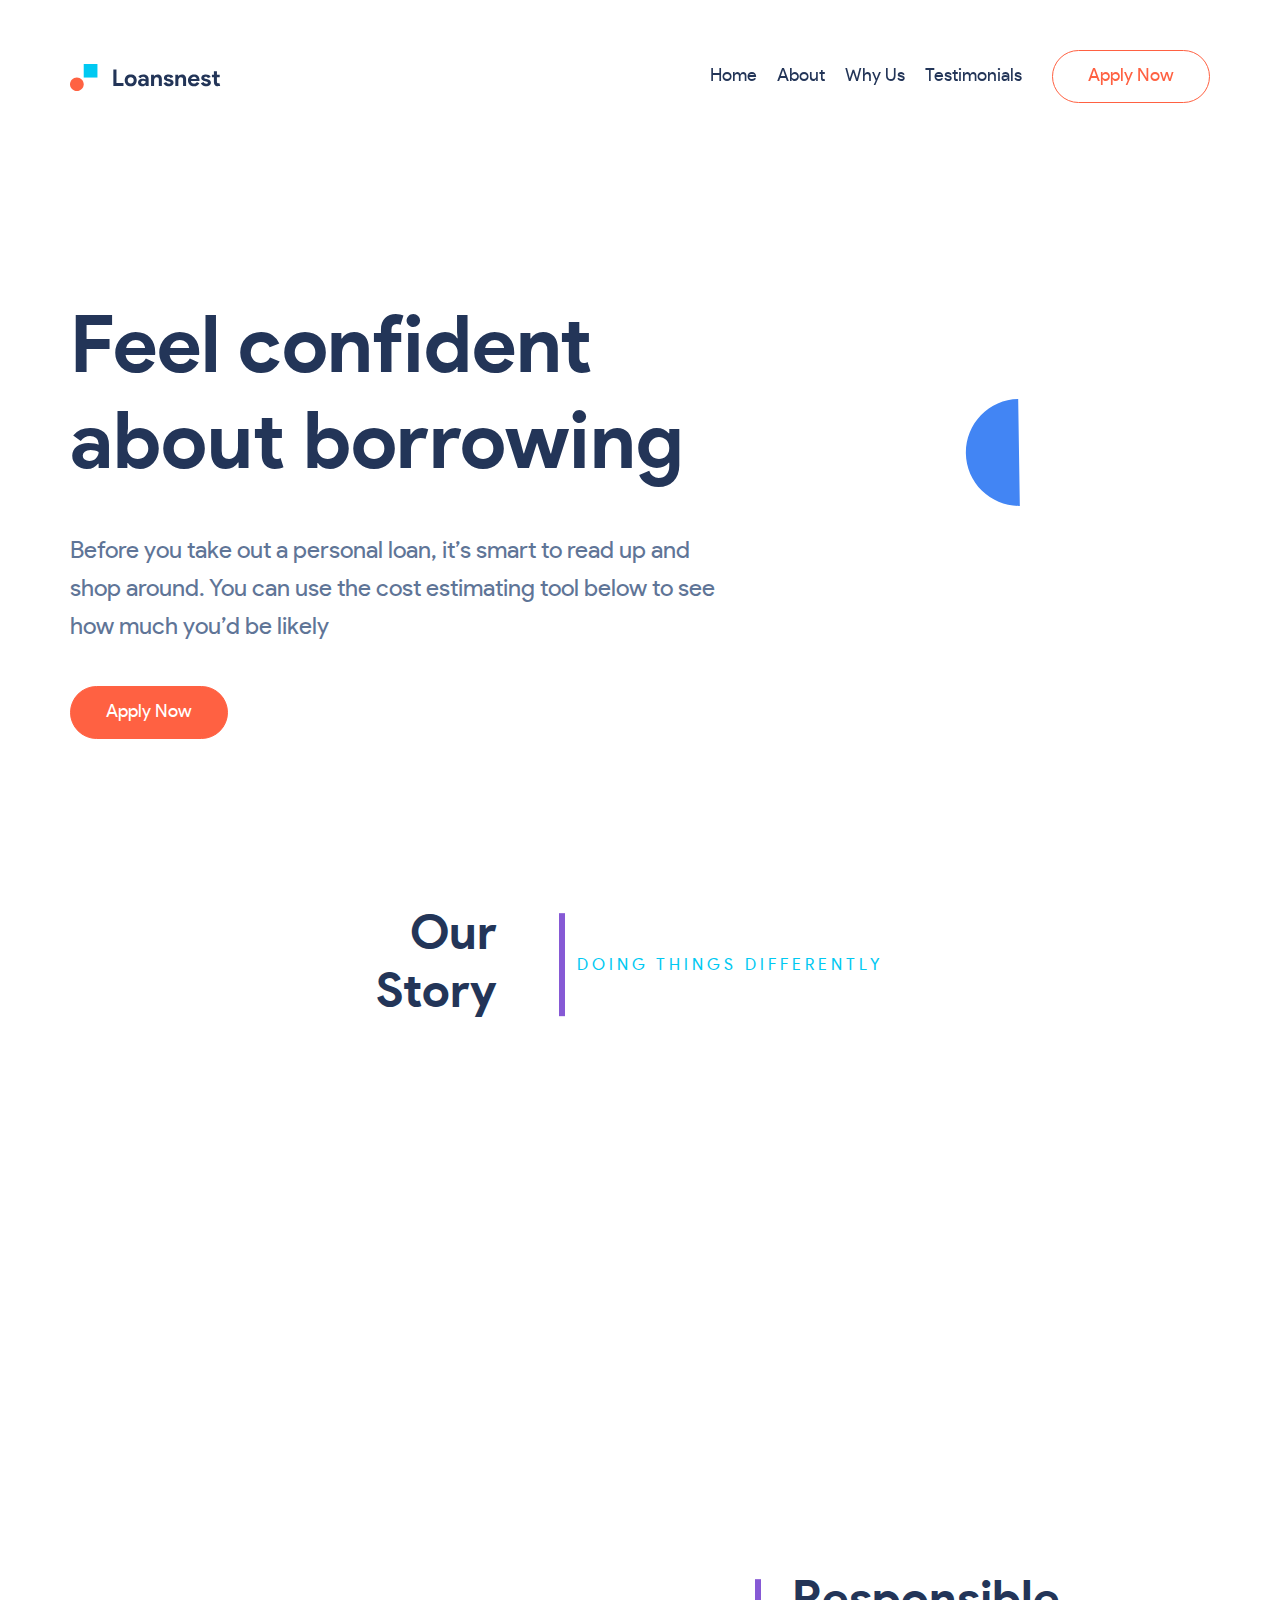
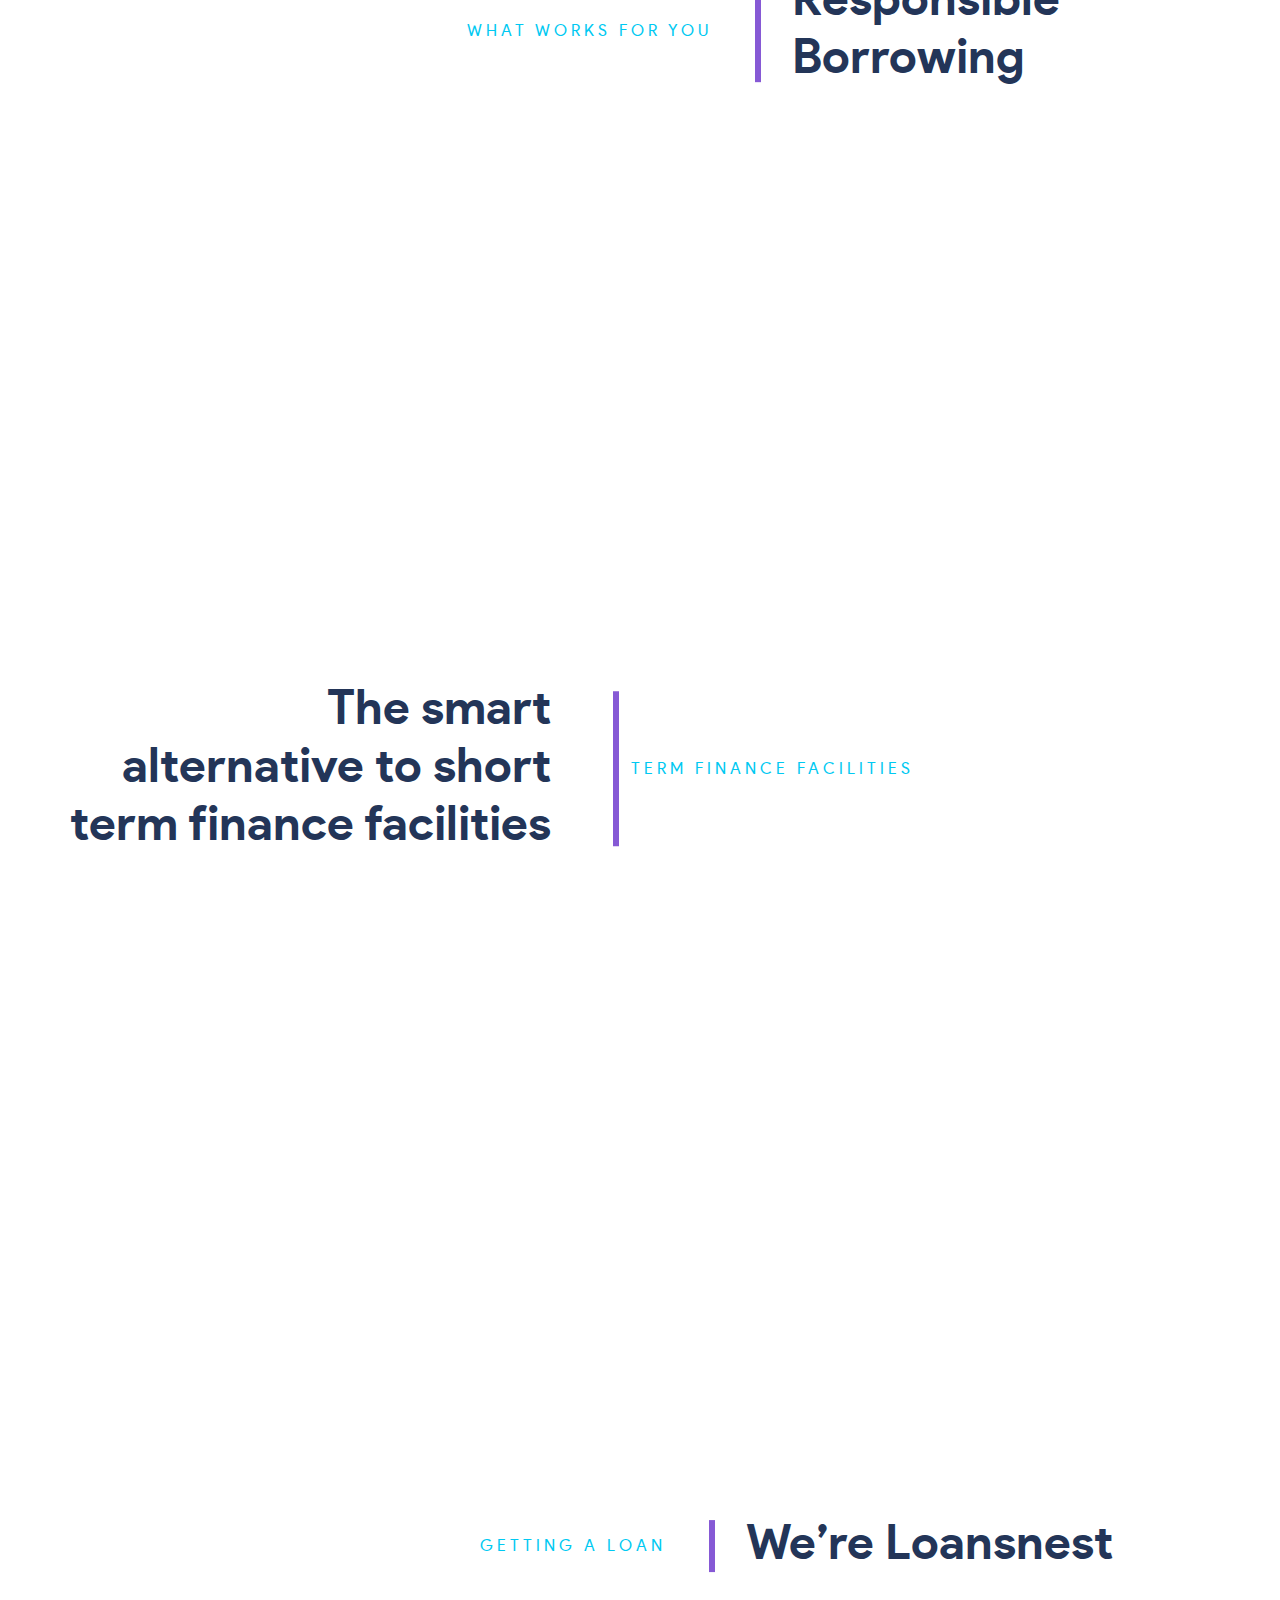
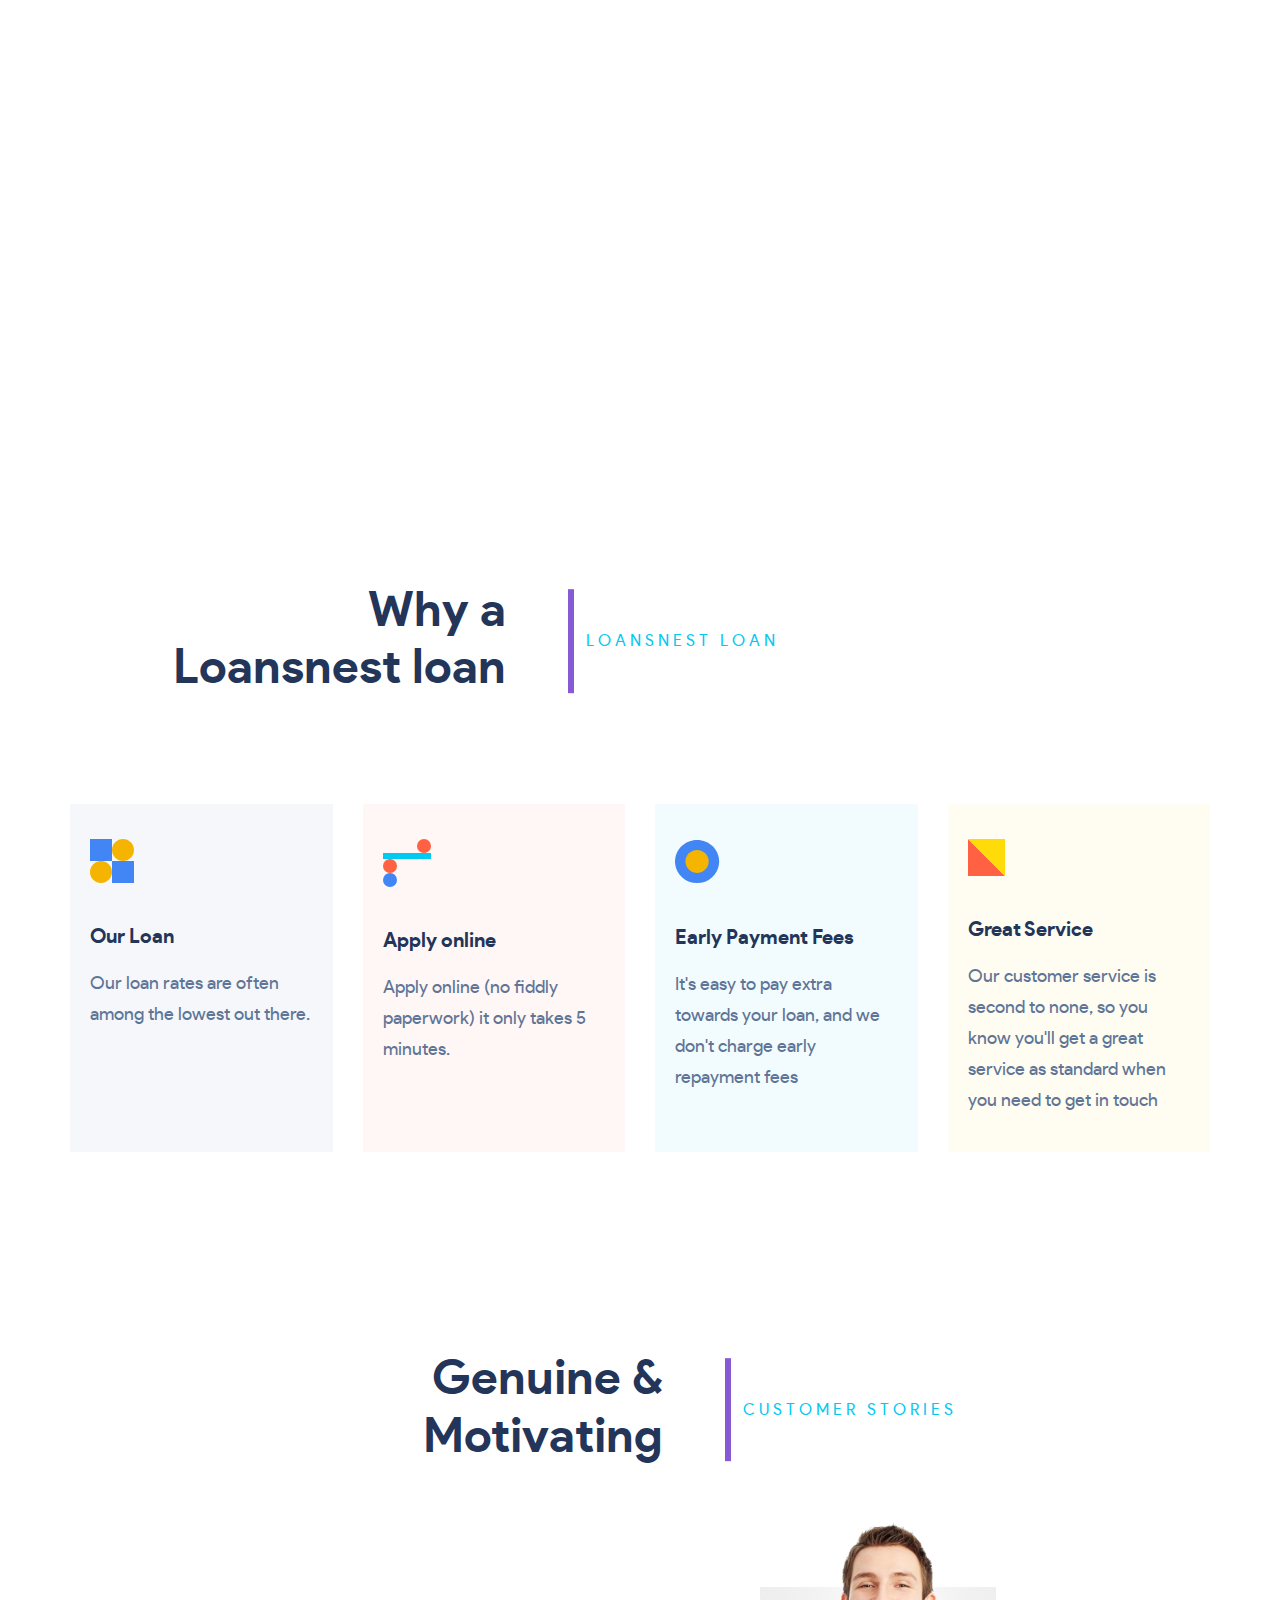
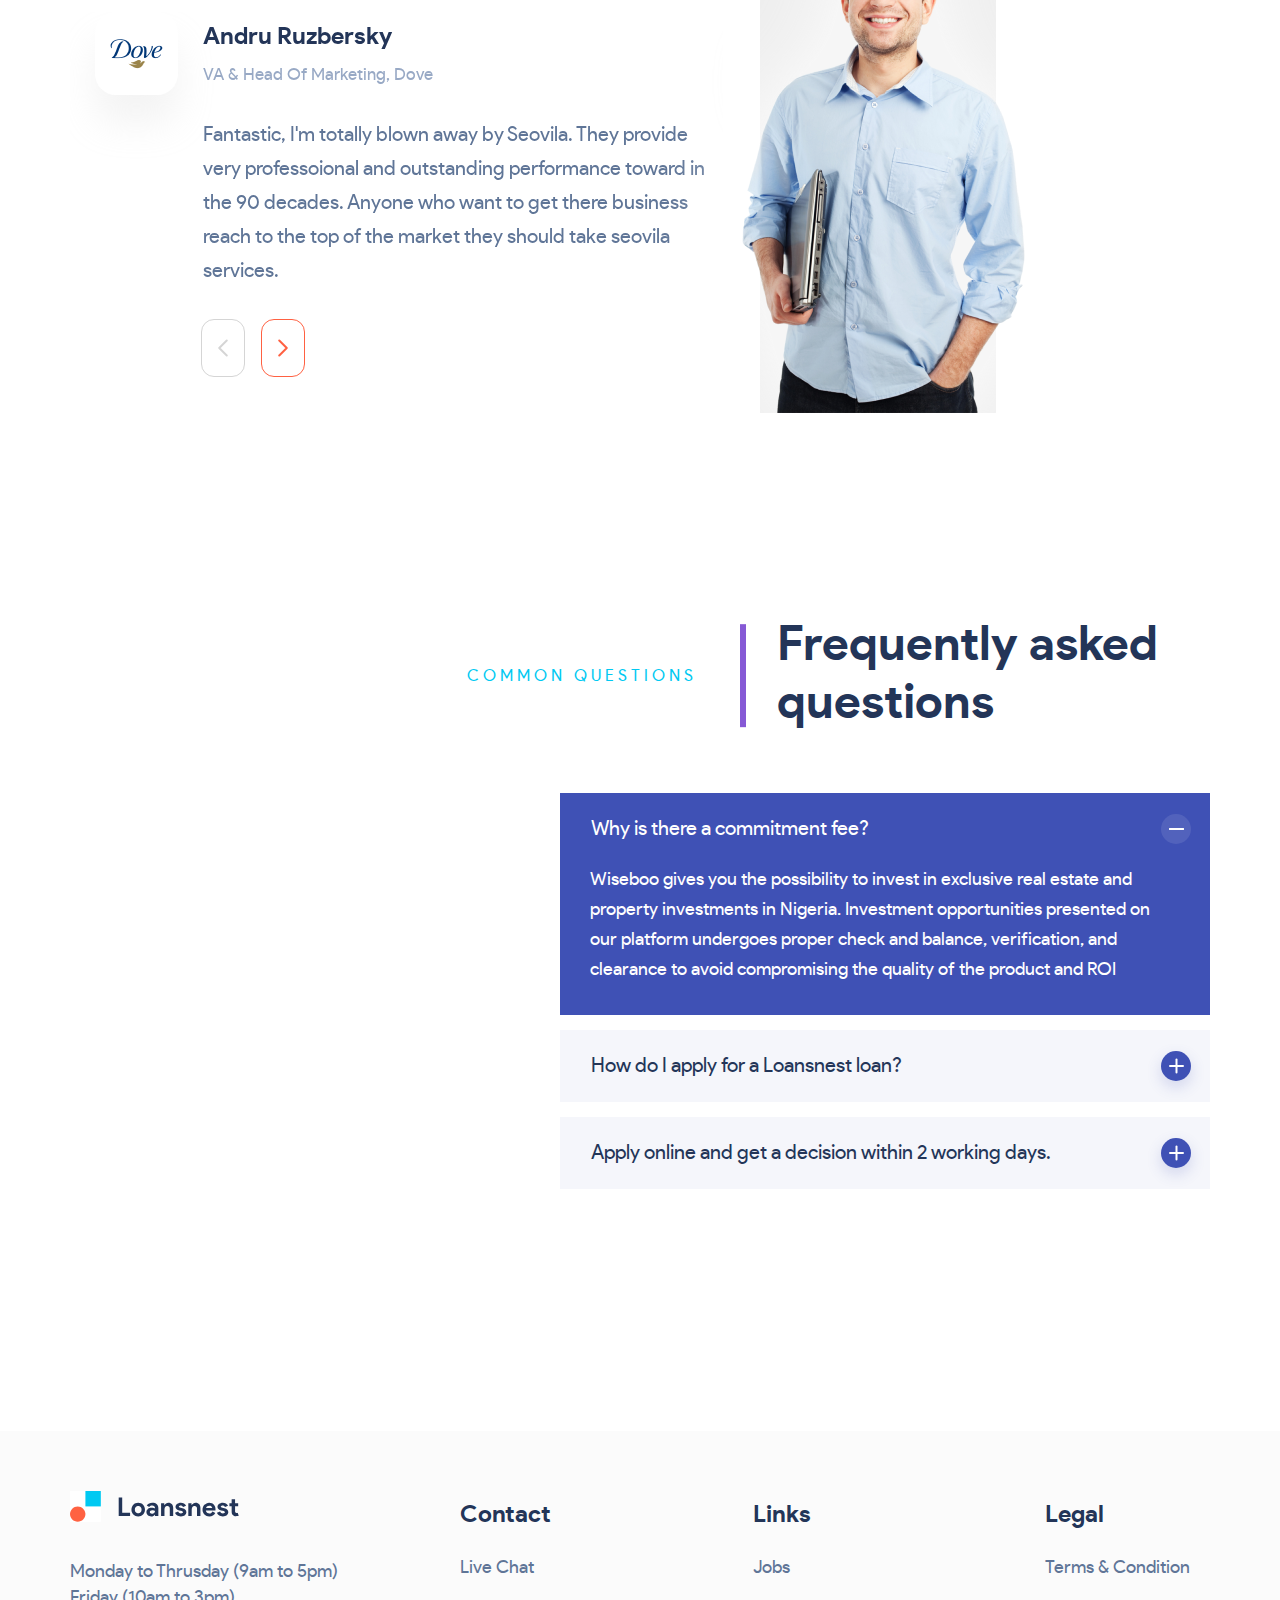
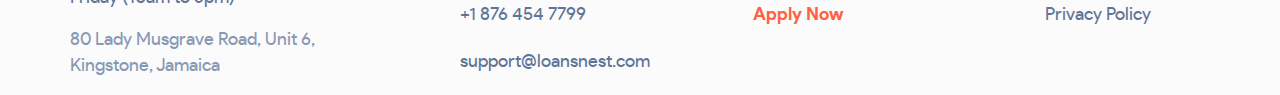
==== commit 12762f80: "updated footer" ====
--- a/index.html
+++ b/index.html
@@ -487,7 +487,7 @@
           </ul>
         </div>
       </div>
-      <div class="col-12">
+      <!-- <div class="col-12">
         <div class="footer-bottom-bar">
           <p>
             Design with 
@@ -497,7 +497,7 @@
             by Matt & Co.  2020 All Rights Reserved Nestvested Limited 
           </p>
         </div>
-      </div>
+      </div> -->
     </div>
   </div>
 </footer>
